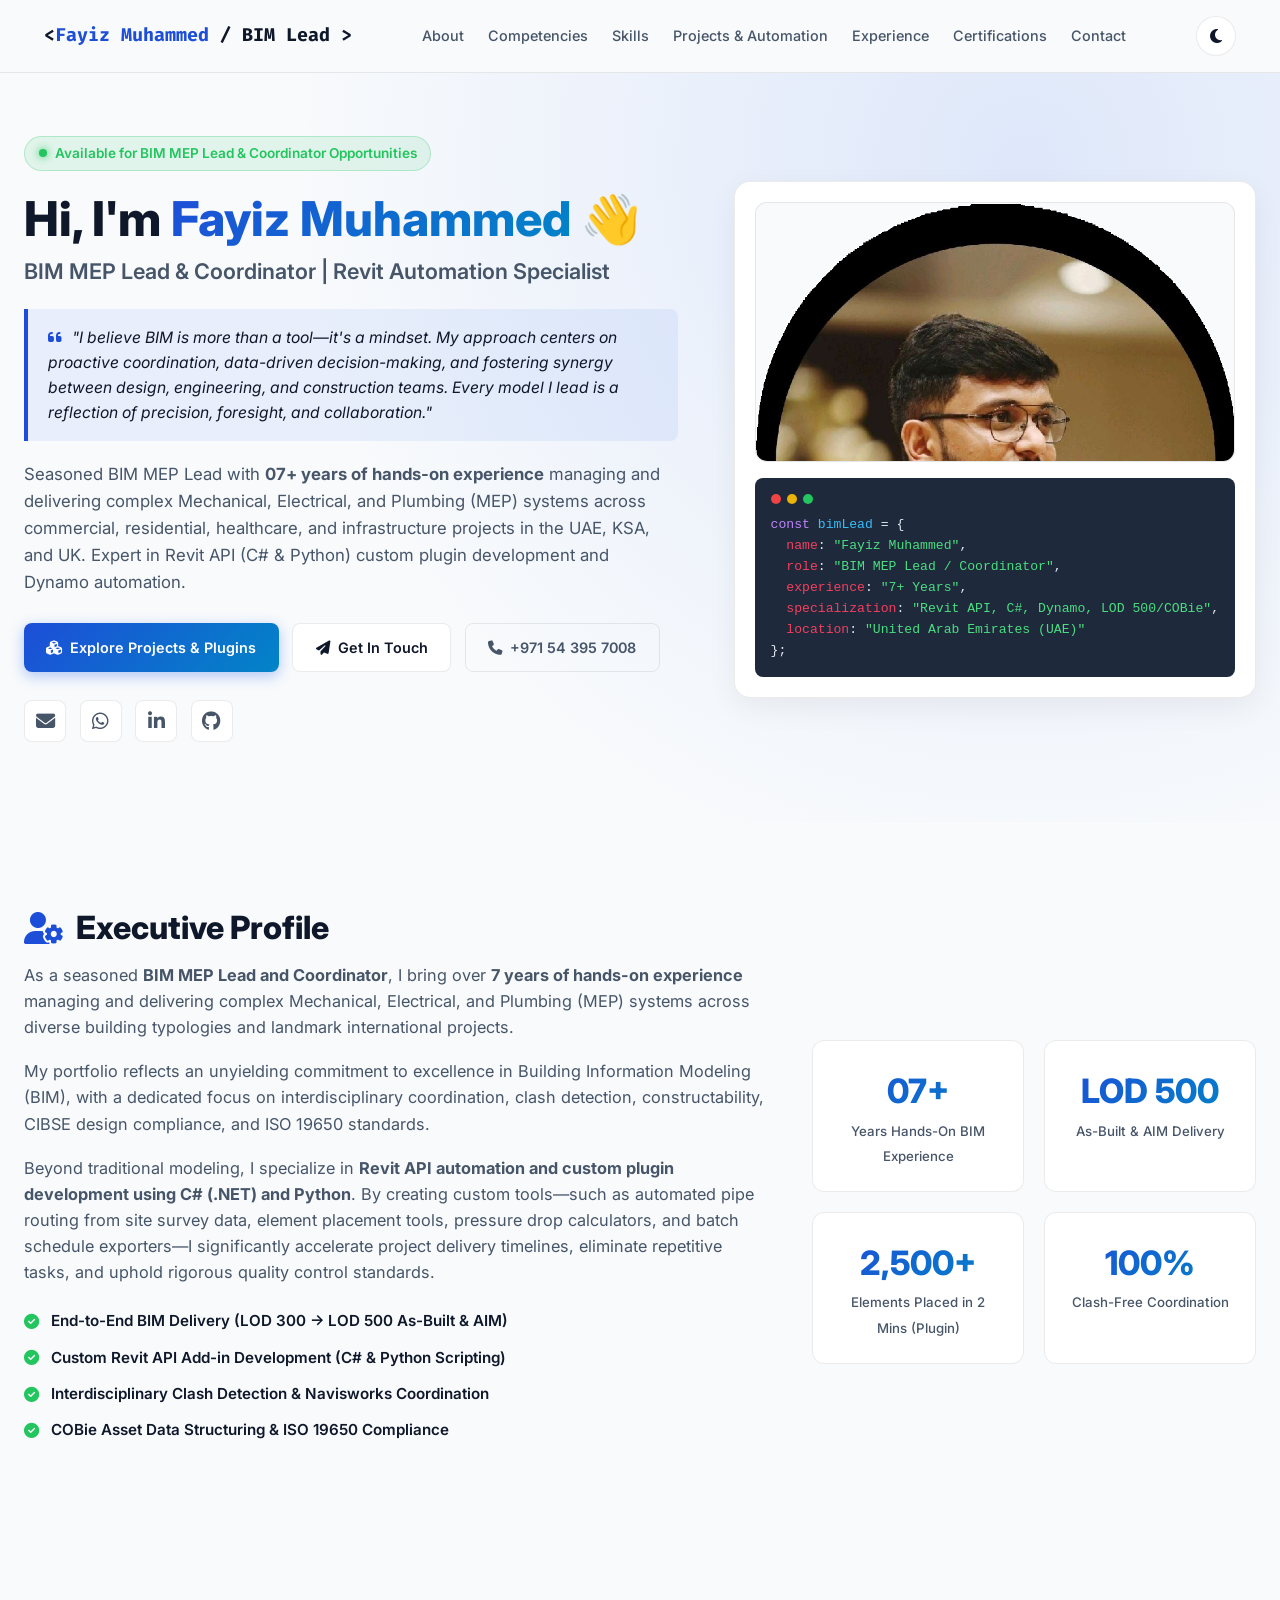
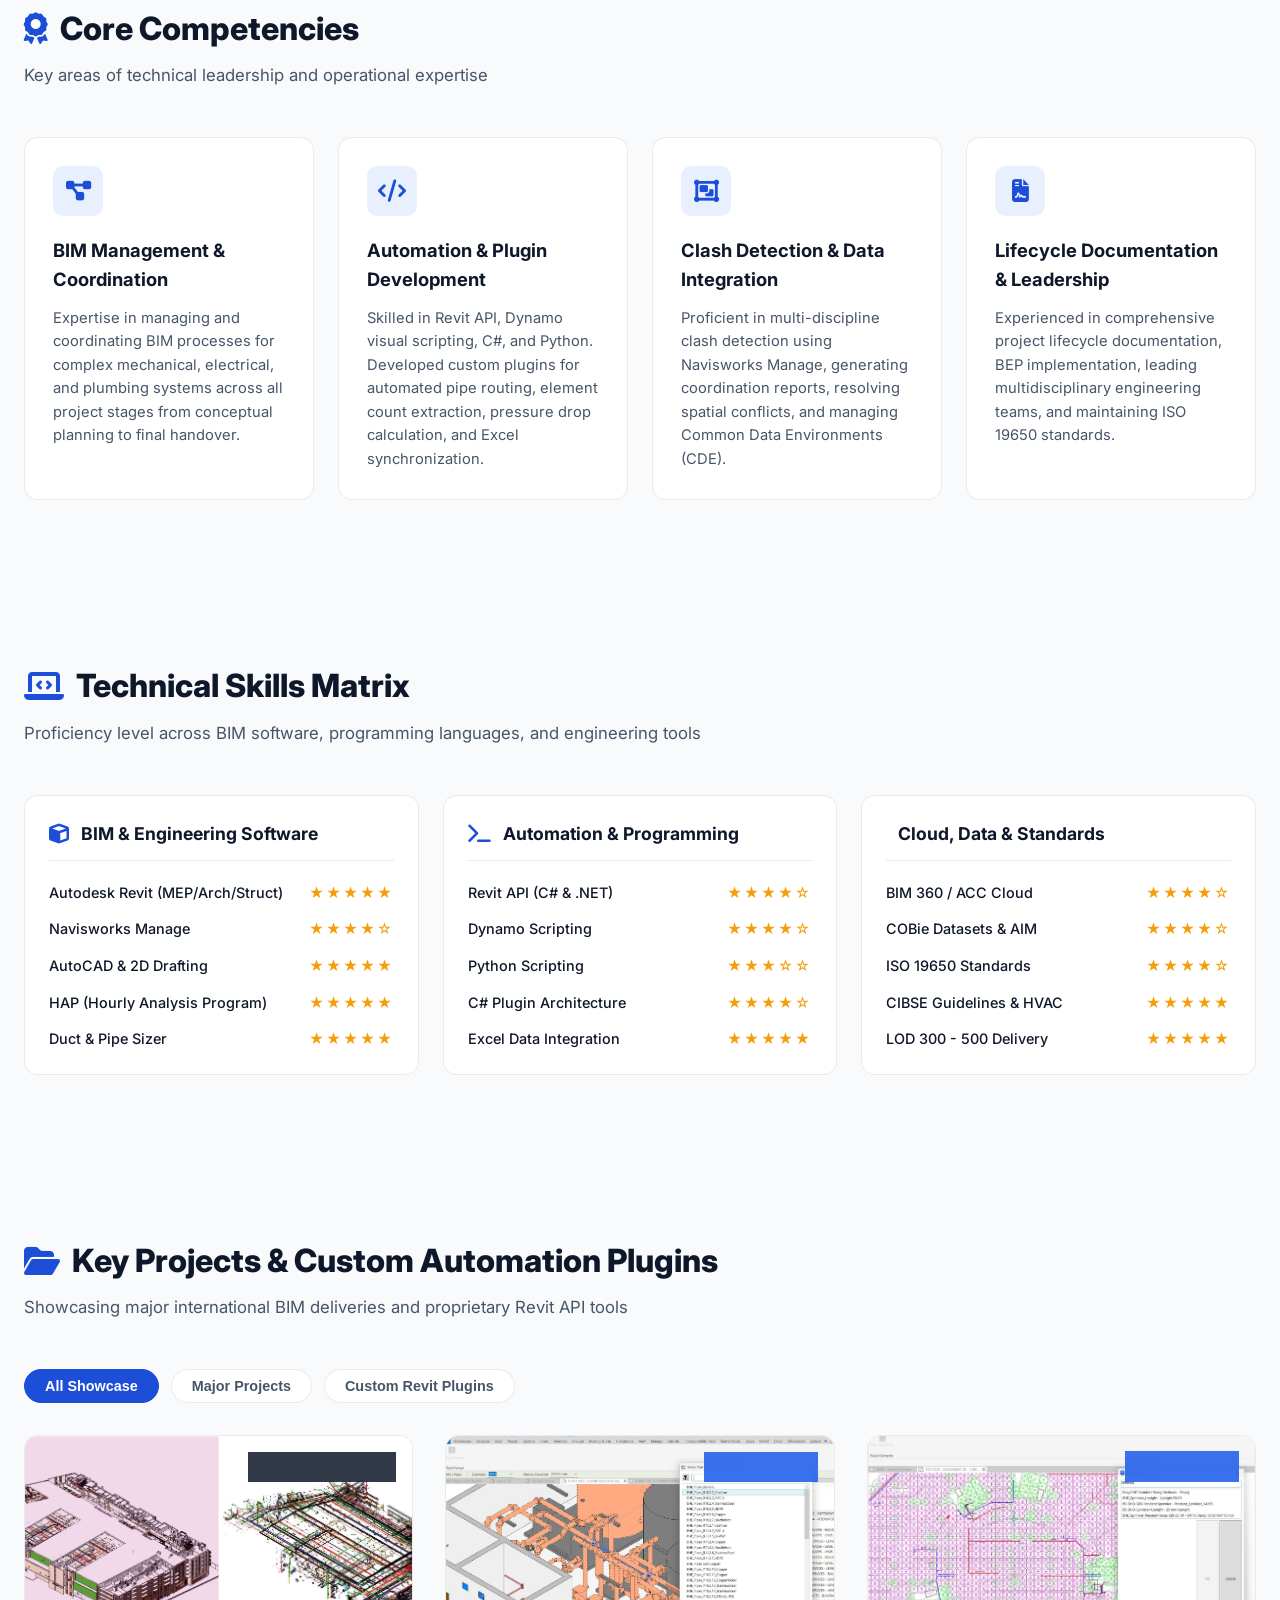
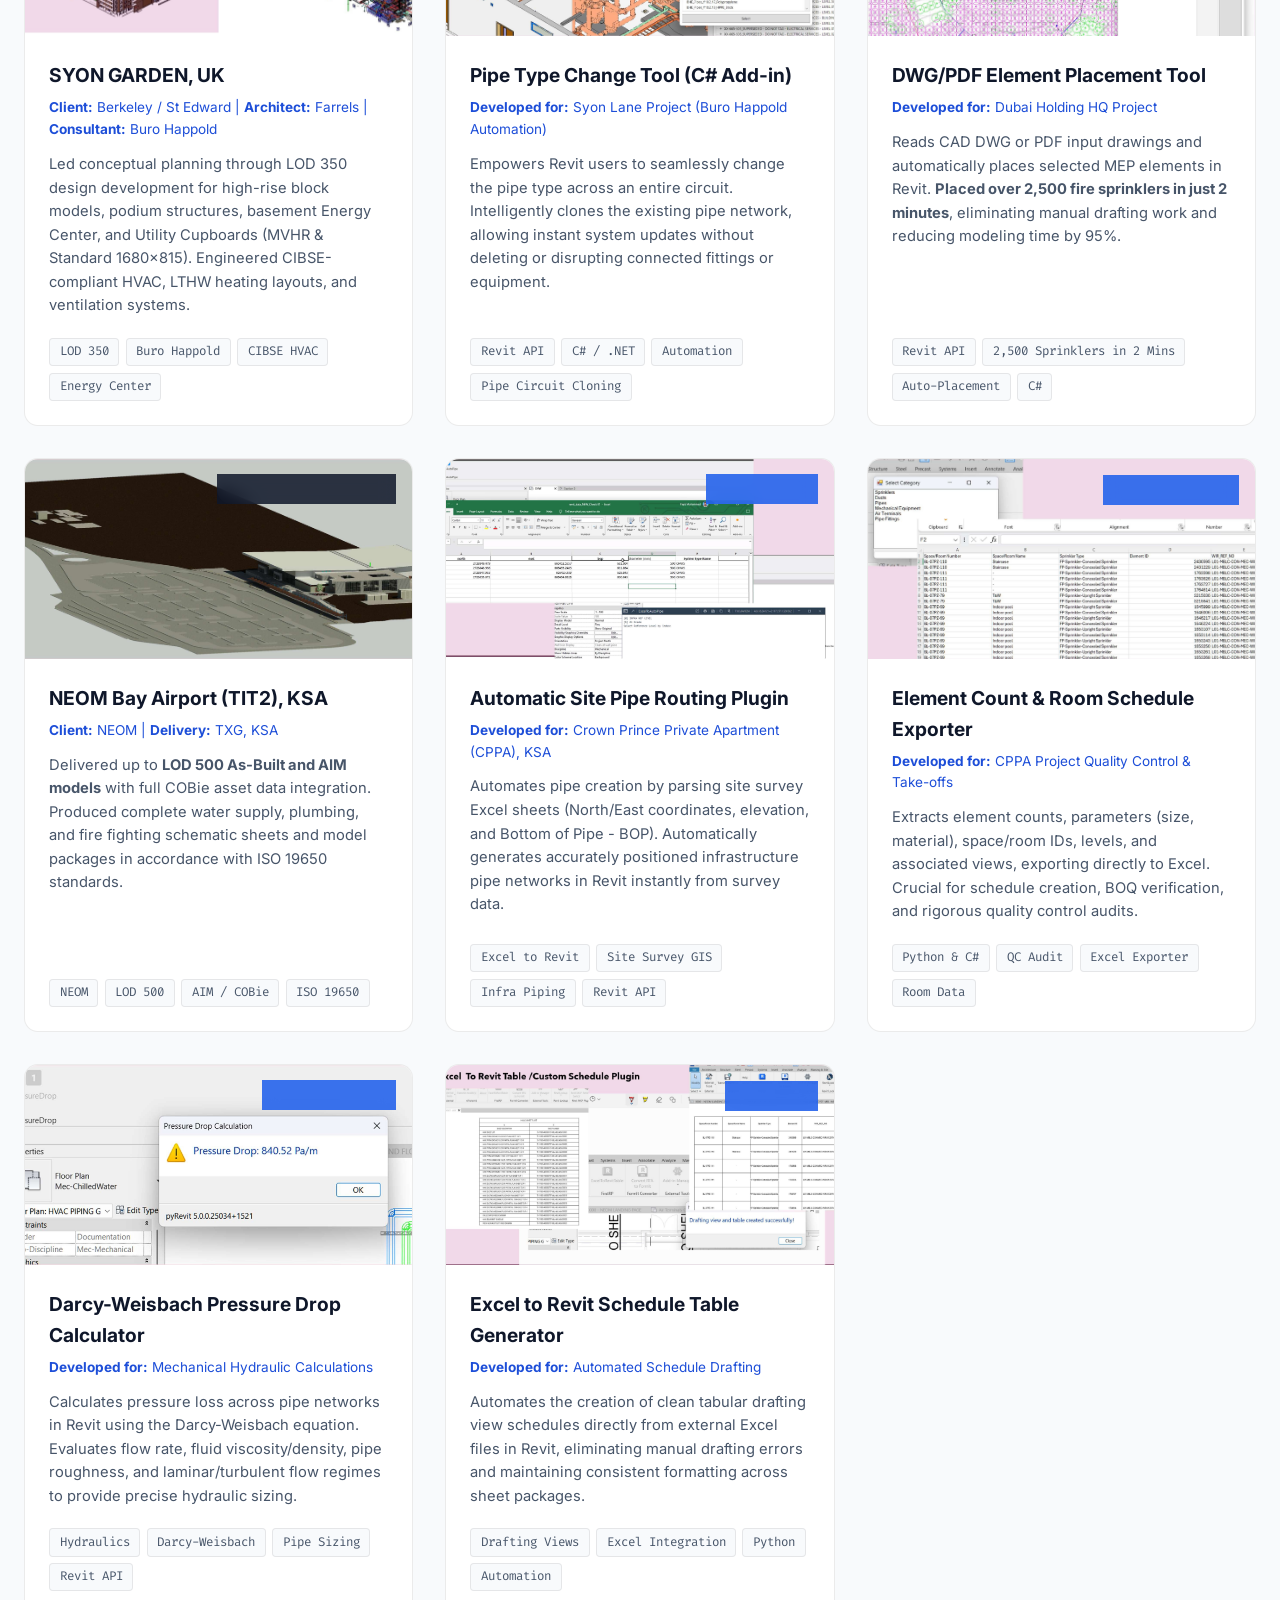
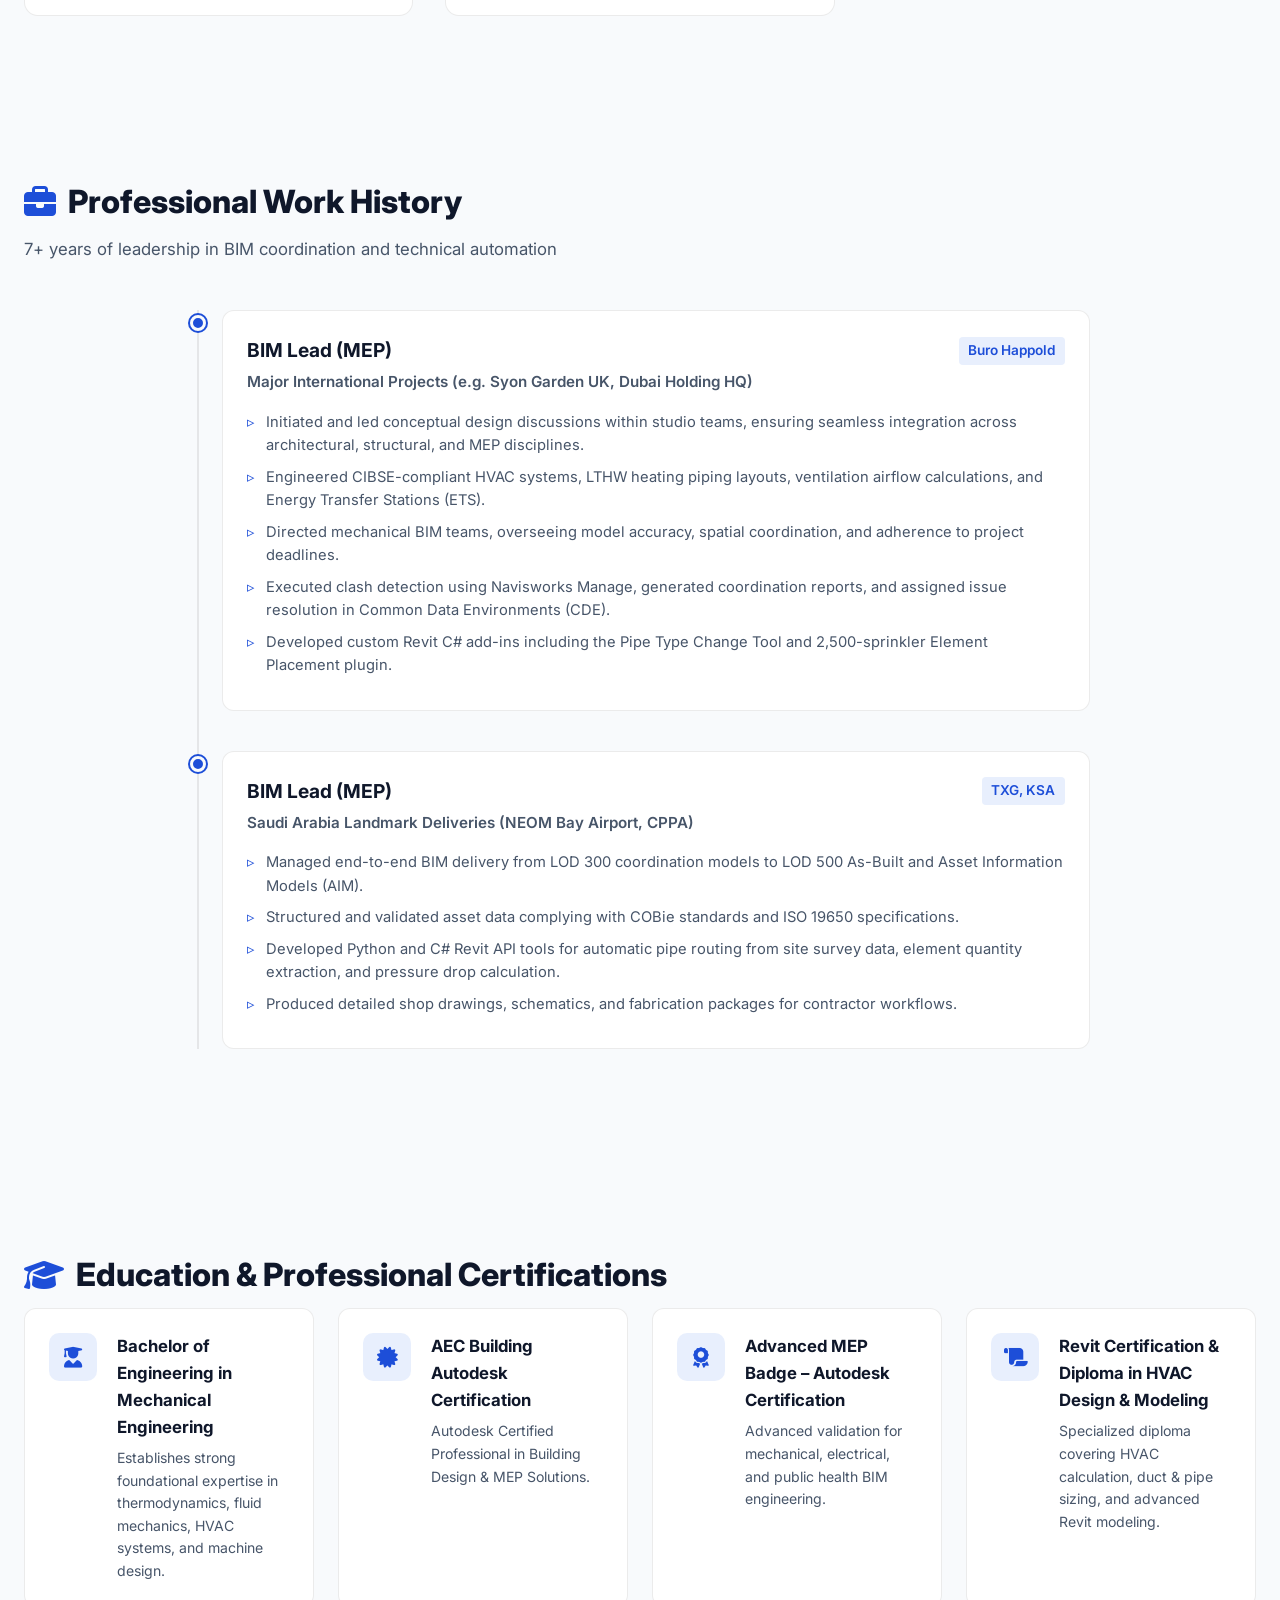
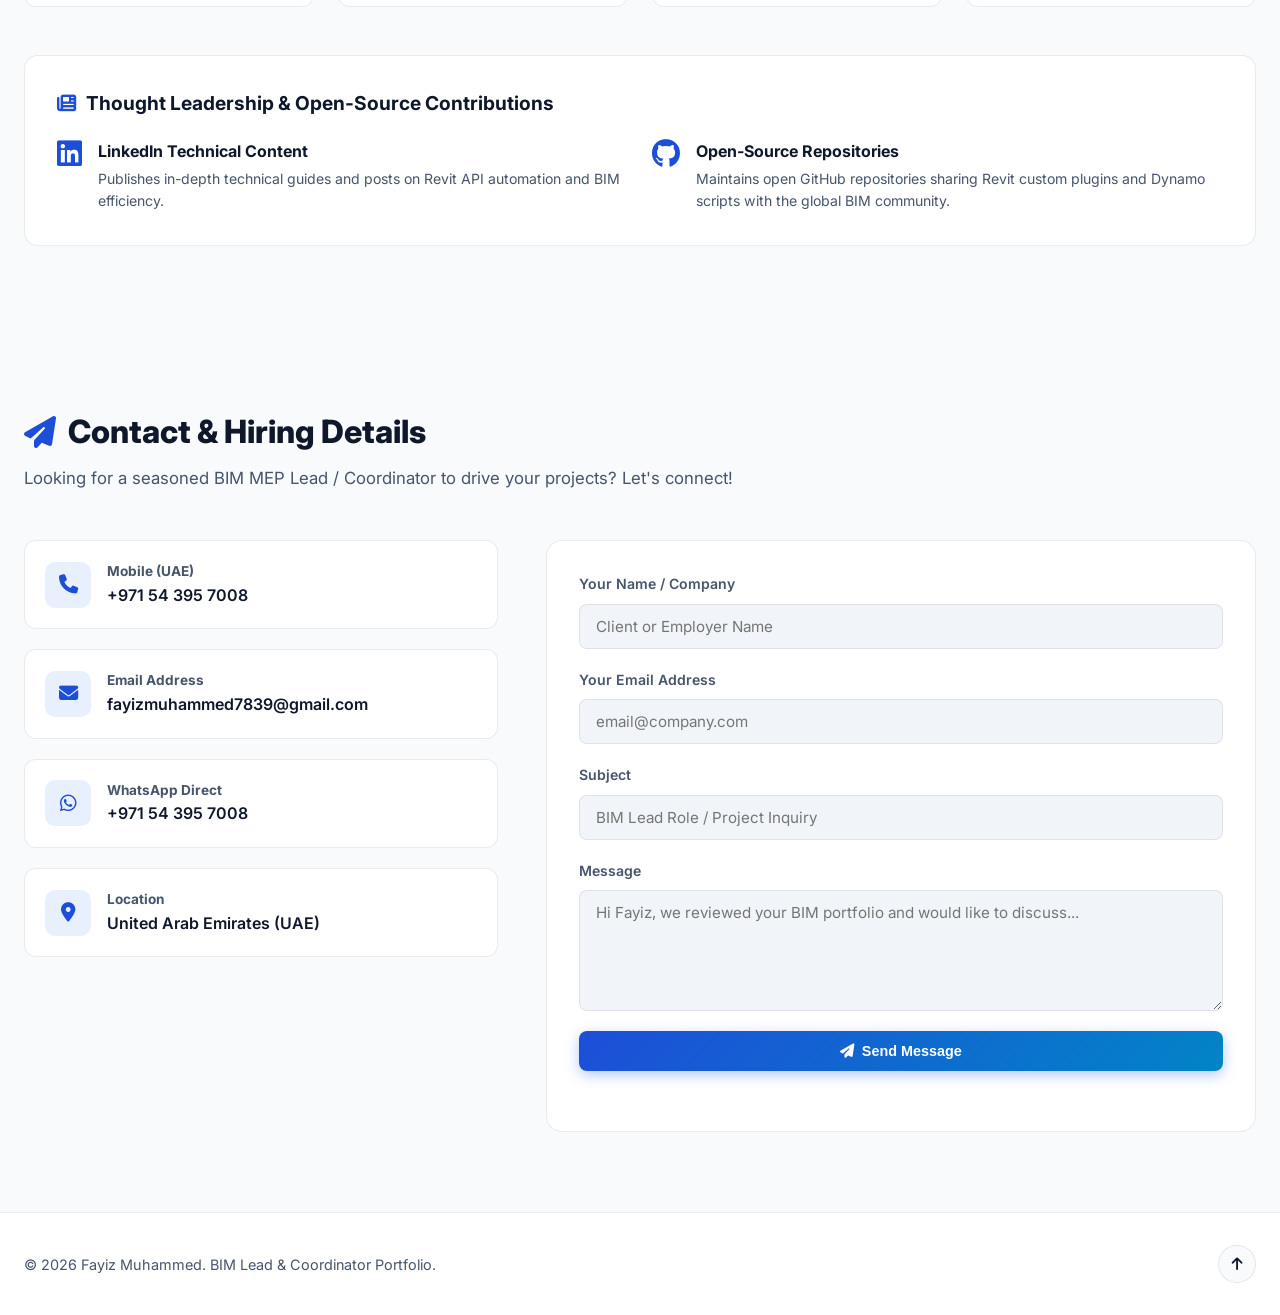
==== index.html @ 436a9712 "Initial commit - Fayiz Muhammed Portfolio Website" ====
<!DOCTYPE html>
<html lang="en" data-theme="dark">
<head>
    <meta charset="UTF-8">
    <meta name="viewport" content="width=device-width, initial-scale=1.0">
    <title>Fayiz Muhammed | BIM MEP Lead & Coordinator | Revit Automation Specialist</title>
    <meta name="description" content="Official Portfolio of Fayiz Muhammed - Seasoned BIM MEP Lead, Coordinator & Revit Automation Specialist with 7+ years experience across UAE, KSA, and UK projects.">
    <!-- Font Awesome Icons -->
    <link rel="stylesheet" href="https://cdnjs.cloudflare.com/ajax/libs/font-awesome/6.4.0/css/all.min.css">
    <!-- Google Fonts -->
    <link rel="preconnect" href="https://fonts.googleapis.com">
    <link rel="preconnect" href="https://fonts.gstatic.com" crossorigin>
    <link href="https://fonts.googleapis.com/css2?family=Inter:wght@300;400;500;600;700;800&family=Fira+Code:wght@400;500;600&display=swap" rel="stylesheet">
    <link rel="stylesheet" href="styles.css">
</head>
<body>

    <!-- Navigation Bar -->
    <header class="navbar" id="navbar">
        <div class="nav-container">
            <a href="#hero" class="nav-logo">&lt;<span class="highlight">Fayiz Muhammed</span> / BIM Lead &gt;</a>
            
            <nav class="nav-links" id="nav-links">
                <a href="#about" class="nav-item">About</a>
                <a href="#competencies" class="nav-item">Competencies</a>
                <a href="#skills" class="nav-item">Skills</a>
                <a href="#projects" class="nav-item">Projects & Automation</a>
                <a href="#experience" class="nav-item">Experience</a>
                <a href="#education" class="nav-item">Certifications</a>
                <a href="#contact" class="nav-item">Contact</a>
            </nav>

            <div class="nav-actions">
                <button id="theme-toggle" class="theme-toggle-btn" aria-label="Toggle theme">
                    <i class="fa-solid fa-moon"></i>
                </button>
                <button class="hamburger-menu" id="hamburger-menu" aria-label="Toggle Navigation">
                    <i class="fa-solid fa-bars"></i>
                </button>
            </div>
        </div>
    </header>

    <!-- Hero Section -->
    <section id="hero" class="hero-section">
        <div class="hero-container">
            <div class="hero-content">
                <div class="badge-status">
                    <span class="status-dot"></span> Available for BIM MEP Lead & Coordinator Opportunities
                </div>
                <h1 class="hero-title">
                    Hi, I'm <span class="text-gradient">Fayiz Muhammed</span> 👋
                </h1>
                <h2 class="hero-subtitle">BIM MEP Lead & Coordinator | Revit Automation Specialist</h2>
                <p class="hero-quote">
                    <i class="fa-solid fa-quote-left quote-icon"></i>
                    <em>"I believe BIM is more than a tool—it's a mindset. My approach centers on proactive coordination, data-driven decision-making, and fostering synergy between design, engineering, and construction teams. Every model I lead is a reflection of precision, foresight, and collaboration."</em>
                </p>
                <p class="hero-description">
                    Seasoned BIM MEP Lead with <strong>07+ years of hands-on experience</strong> managing and delivering complex Mechanical, Electrical, and Plumbing (MEP) systems across commercial, residential, healthcare, and infrastructure projects in the UAE, KSA, and UK. Expert in Revit API (C# & Python) custom plugin development and Dynamo automation.
                </p>
                <div class="hero-cta-buttons">
                    <a href="#projects" class="btn btn-primary"><i class="fa-solid fa-cubes"></i> Explore Projects & Plugins</a>
                    <a href="#contact" class="btn btn-secondary"><i class="fa-solid fa-paper-plane"></i> Get In Touch</a>
                    <a href="tel:+971543957008" class="btn btn-outline"><i class="fa-solid fa-phone"></i> +971 54 395 7008</a>
                </div>
                <div class="hero-socials">
                    <a href="mailto:fayizmuhammed7839@gmail.com" aria-label="Email"><i class="fa-solid fa-envelope"></i></a>
                    <a href="https://wa.me/971543957008" target="_blank" rel="noopener" aria-label="WhatsApp"><i class="fa-brands fa-whatsapp"></i></a>
                    <a href="https://linkedin.com" target="_blank" rel="noopener" aria-label="LinkedIn"><i class="fa-brands fa-linkedin-in"></i></a>
                    <a href="https://github.com" target="_blank" rel="noopener" aria-label="GitHub"><i class="fa-brands fa-github"></i></a>
                </div>
            </div>
            <div class="hero-avatar-container">
                <div class="avatar-card">
                    <div class="avatar-image-box">
                        <img src="images/image8.png" alt="Fayiz Muhammed Profile" class="profile-img" onerror="this.onerror=null; this.src='images/image6.png';">
                    </div>
                    <div class="code-snippet-box">
                        <div class="window-controls">
                            <span class="dot red"></span>
                            <span class="dot yellow"></span>
                            <span class="dot green"></span>
                        </div>
                        <pre><code><span class="kwd">const</span> <span class="var">bimLead</span> = {
  <span class="prop">name</span>: <span class="str">"Fayiz Muhammed"</span>,
  <span class="prop">role</span>: <span class="str">"BIM MEP Lead / Coordinator"</span>,
  <span class="prop">experience</span>: <span class="str">"7+ Years"</span>,
  <span class="prop">specialization</span>: <span class="str">"Revit API, C#, Dynamo, LOD 500/COBie"</span>,
  <span class="prop">location</span>: <span class="str">"United Arab Emirates (UAE)"</span>
};</code></pre>
                    </div>
                </div>
            </div>
        </div>
    </section>

    <!-- About Section -->
    <section id="about" class="section about-section">
        <div class="section-container">
            <h2 class="section-title"><i class="fa-solid fa-user-gear"></i> Executive Profile</h2>
            <div class="about-grid">
                <div class="about-text">
                    <p>
                        As a seasoned <strong>BIM MEP Lead and Coordinator</strong>, I bring over <strong>7 years of hands-on experience</strong> managing and delivering complex Mechanical, Electrical, and Plumbing (MEP) systems across diverse building typologies and landmark international projects.
                    </p>
                    <p>
                        My portfolio reflects an unyielding commitment to excellence in Building Information Modeling (BIM), with a dedicated focus on interdisciplinary coordination, clash detection, constructability, CIBSE design compliance, and ISO 19650 standards.
                    </p>
                    <p>
                        Beyond traditional modeling, I specialize in <strong>Revit API automation and custom plugin development using C# (.NET) and Python</strong>. By creating custom tools—such as automated pipe routing from site survey data, element placement tools, pressure drop calculators, and batch schedule exporters—I significantly accelerate project delivery timelines, eliminate repetitive tasks, and uphold rigorous quality control standards.
                    </p>
                    <div class="about-highlights">
                        <div class="highlight-item">
                            <i class="fa-solid fa-circle-check"></i> End-to-End BIM Delivery (LOD 300 → LOD 500 As-Built & AIM)
                        </div>
                        <div class="highlight-item">
                            <i class="fa-solid fa-circle-check"></i> Custom Revit API Add-in Development (C# & Python Scripting)
                        </div>
                        <div class="highlight-item">
                            <i class="fa-solid fa-circle-check"></i> Interdisciplinary Clash Detection & Navisworks Coordination
                        </div>
                        <div class="highlight-item">
                            <i class="fa-solid fa-circle-check"></i> COBie Asset Data Structuring & ISO 19650 Compliance
                        </div>
                    </div>
                </div>
                <div class="about-stats-grid">
                    <div class="stat-card">
                        <span class="stat-number">07+</span>
                        <span class="stat-label">Years Hands-On BIM Experience</span>
                    </div>
                    <div class="stat-card">
                        <span class="stat-number">LOD 500</span>
                        <span class="stat-label">As-Built & AIM Delivery</span>
                    </div>
                    <div class="stat-card">
                        <span class="stat-number">2,500+</span>
                        <span class="stat-label">Elements Placed in 2 Mins (Plugin)</span>
                    </div>
                    <div class="stat-card">
                        <span class="stat-number">100%</span>
                        <span class="stat-label">Clash-Free Coordination</span>
                    </div>
                </div>
            </div>
        </div>
    </section>

    <!-- Core Competencies Section -->
    <section id="competencies" class="section competencies-section">
        <div class="section-container">
            <h2 class="section-title"><i class="fa-solid fa-award"></i> Core Competencies</h2>
            <p class="section-subtitle">Key areas of technical leadership and operational expertise</p>
            
            <div class="competencies-grid">
                <div class="competency-card">
                    <div class="comp-icon"><i class="fa-solid fa-diagram-project"></i></div>
                    <h3>BIM Management & Coordination</h3>
                    <p>Expertise in managing and coordinating BIM processes for complex mechanical, electrical, and plumbing systems across all project stages from conceptual planning to final handover.</p>
                </div>

                <div class="competency-card">
                    <div class="comp-icon"><i class="fa-solid fa-code"></i></div>
                    <h3>Automation & Plugin Development</h3>
                    <p>Skilled in Revit API, Dynamo visual scripting, C#, and Python. Developed custom plugins for automated pipe routing, element count extraction, pressure drop calculation, and Excel synchronization.</p>
                </div>

                <div class="competency-card">
                    <div class="comp-icon"><i class="fa-solid fa-object-group"></i></div>
                    <h3>Clash Detection & Data Integration</h3>
                    <p>Proficient in multi-discipline clash detection using Navisworks Manage, generating coordination reports, resolving spatial conflicts, and managing Common Data Environments (CDE).</p>
                </div>

                <div class="competency-card">
                    <div class="comp-icon"><i class="fa-solid fa-file-contract"></i></div>
                    <h3>Lifecycle Documentation & Leadership</h3>
                    <p>Experienced in comprehensive project lifecycle documentation, BEP implementation, leading multidisciplinary engineering teams, and maintaining ISO 19650 standards.</p>
                </div>
            </div>
        </div>
    </section>

    <!-- Skills Section -->
    <section id="skills" class="section skills-section">
        <div class="section-container">
            <h2 class="section-title"><i class="fa-solid fa-laptop-code"></i> Technical Skills Matrix</h2>
            <p class="section-subtitle">Proficiency level across BIM software, programming languages, and engineering tools</p>
            
            <div class="skills-grid">
                <!-- BIM & Modeling -->
                <div class="skill-category-card">
                    <div class="category-header">
                        <i class="fa-solid fa-cube category-icon"></i>
                        <h3>BIM & Engineering Software</h3>
                    </div>
                    <div class="skill-ratings-list">
                        <div class="rating-item">
                            <span class="skill-name">Autodesk Revit (MEP/Arch/Struct)</span>
                            <span class="stars">★★★★★</span>
                        </div>
                        <div class="rating-item">
                            <span class="skill-name">Navisworks Manage</span>
                            <span class="stars">★★★★☆</span>
                        </div>
                        <div class="rating-item">
                            <span class="skill-name">AutoCAD & 2D Drafting</span>
                            <span class="stars">★★★★★</span>
                        </div>
                        <div class="rating-item">
                            <span class="skill-name">HAP (Hourly Analysis Program)</span>
                            <span class="stars">★★★★★</span>
                        </div>
                        <div class="rating-item">
                            <span class="skill-name">Duct & Pipe Sizer</span>
                            <span class="stars">★★★★★</span>
                        </div>
                    </div>
                </div>

                <!-- Automation & API -->
                <div class="skill-category-card">
                    <div class="category-header">
                        <i class="fa-solid fa-terminal category-icon"></i>
                        <h3>Automation & Programming</h3>
                    </div>
                    <div class="skill-ratings-list">
                        <div class="rating-item">
                            <span class="skill-name">Revit API (C# & .NET)</span>
                            <span class="stars">★★★★☆</span>
                        </div>
                        <div class="rating-item">
                            <span class="skill-name">Dynamo Scripting</span>
                            <span class="stars">★★★★☆</span>
                        </div>
                        <div class="rating-item">
                            <span class="skill-name">Python Scripting</span>
                            <span class="stars">★★★☆☆</span>
                        </div>
                        <div class="rating-item">
                            <span class="skill-name">C# Plugin Architecture</span>
                            <span class="stars">★★★★☆</span>
                        </div>
                        <div class="rating-item">
                            <span class="skill-name">Excel Data Integration</span>
                            <span class="stars">★★★★★</span>
                        </div>
                    </div>
                </div>

                <!-- Cloud & Standards -->
                <div class="skill-category-card">
                    <div class="category-header">
                        <i class="fa-solid fa-cloud-nodes category-icon"></i>
                        <h3>Cloud, Data & Standards</h3>
                    </div>
                    <div class="skill-ratings-list">
                        <div class="rating-item">
                            <span class="skill-name">BIM 360 / ACC Cloud</span>
                            <span class="stars">★★★★☆</span>
                        </div>
                        <div class="rating-item">
                            <span class="skill-name">COBie Datasets & AIM</span>
                            <span class="stars">★★★★☆</span>
                        </div>
                        <div class="rating-item">
                            <span class="skill-name">ISO 19650 Standards</span>
                            <span class="stars">★★★★☆</span>
                        </div>
                        <div class="rating-item">
                            <span class="skill-name">CIBSE Guidelines & HVAC</span>
                            <span class="stars">★★★★★</span>
                        </div>
                        <div class="rating-item">
                            <span class="skill-name">LOD 300 - 500 Delivery</span>
                            <span class="stars">★★★★★</span>
                        </div>
                    </div>
                </div>
            </div>
        </div>
    </section>

    <!-- Projects & Automation Section -->
    <section id="projects" class="section projects-section">
        <div class="section-container">
            <h2 class="section-title"><i class="fa-solid fa-folder-open"></i> Key Projects & Custom Automation Plugins</h2>
            <p class="section-subtitle">Showcasing major international BIM deliveries and proprietary Revit API tools</p>

            <div class="project-filters">
                <button class="filter-btn active" data-filter="all">All Showcase</button>
                <button class="filter-btn" data-filter="project">Major Projects</button>
                <button class="filter-btn" data-filter="automation">Custom Revit Plugins</button>
            </div>

            <div class="projects-grid">
                <!-- Project 1: Syon Garden UK -->
                <div class="project-card" data-category="project">
                    <div class="project-image">
                        <img src="images/image20.jpg" alt="Syon Garden UK" class="project-img-file" onerror="this.src='images/image23.jpg';">
                        <span class="project-badge">UK Landmark Project</span>
                    </div>
                    <div class="project-content">
                        <h3 class="project-title">SYON GARDEN, UK</h3>
                        <p class="project-client"><strong>Client:</strong> Berkeley / St Edward | <strong>Architect:</strong> Farrels | <strong>Consultant:</strong> Buro Happold</p>
                        <p class="project-description">
                            Led conceptual planning through LOD 350 design development for high-rise block models, podium structures, basement Energy Center, and Utility Cupboards (MVHR & Standard 1680x815). Engineered CIBSE-compliant HVAC, LTHW heating layouts, and ventilation systems.
                        </p>
                        <div class="project-tech">
                            <span>LOD 350</span>
                            <span>Buro Happold</span>
                            <span>CIBSE HVAC</span>
                            <span>Energy Center</span>
                        </div>
                    </div>
                </div>

                <!-- Plugin 1: Pipe Type Change Tool -->
                <div class="project-card" data-category="automation">
                    <div class="project-image">
                        <img src="images/image34.jpg" alt="Pipe Type Change Tool" class="project-img-file" onerror="this.src='images/image33.jpg';">
                        <span class="project-badge plugin">Revit C# Plugin</span>
                    </div>
                    <div class="project-content">
                        <h3 class="project-title">Pipe Type Change Tool (C# Add-in)</h3>
                        <p class="project-client"><strong>Developed for:</strong> Syon Lane Project (Buro Happold Automation)</p>
                        <p class="project-description">
                            Empowers Revit users to seamlessly change the pipe type across an entire circuit. Intelligently clones the existing pipe network, allowing instant system updates without deleting or disrupting connected fittings or equipment.
                        </p>
                        <div class="project-tech">
                            <span>Revit API</span>
                            <span>C# / .NET</span>
                            <span>Automation</span>
                            <span>Pipe Circuit Cloning</span>
                        </div>
                    </div>
                </div>

                <!-- Plugin 2: Element Placement Tool -->
                <div class="project-card" data-category="automation">
                    <div class="project-image">
                        <img src="images/image37.jpg" alt="Dubai Holding HQ Element Tool" class="project-img-file">
                        <span class="project-badge plugin">Revit C# Plugin</span>
                    </div>
                    <div class="project-content">
                        <h3 class="project-title">DWG/PDF Element Placement Tool</h3>
                        <p class="project-client"><strong>Developed for:</strong> Dubai Holding HQ Project</p>
                        <p class="project-description">
                            Reads CAD DWG or PDF input drawings and automatically places selected MEP elements in Revit. <strong>Placed over 2,500 fire sprinklers in just 2 minutes</strong>, eliminating manual drafting work and reducing modeling time by 95%.
                        </p>
                        <div class="project-tech">
                            <span>Revit API</span>
                            <span>2,500 Sprinklers in 2 Mins</span>
                            <span>Auto-Placement</span>
                            <span>C#</span>
                        </div>
                    </div>
                </div>

                <!-- Project 2: NEOM Bay Airport -->
                <div class="project-card" data-category="project">
                    <div class="project-image">
                        <img src="images/image41.jpg" alt="NEOM Bay Airport" class="project-img-file" onerror="this.src='images/image42.jpg';">
                        <span class="project-badge">Saudi Arabia Mega Project</span>
                    </div>
                    <div class="project-content">
                        <h3 class="project-title">NEOM Bay Airport (TIT2), KSA</h3>
                        <p class="project-client"><strong>Client:</strong> NEOM | <strong>Delivery:</strong> TXG, KSA</p>
                        <p class="project-description">
                            Delivered up to <strong>LOD 500 As-Built and AIM models</strong> with full COBie asset data integration. Produced complete water supply, plumbing, and fire fighting schematic sheets and model packages in accordance with ISO 19650 standards.
                        </p>
                        <div class="project-tech">
                            <span>NEOM</span>
                            <span>LOD 500</span>
                            <span>AIM / COBie</span>
                            <span>ISO 19650</span>
                        </div>
                    </div>
                </div>

                <!-- Project 3 & Plugin 3: CPPA & Infra Auto-Routing -->
                <div class="project-card" data-category="automation">
                    <div class="project-image">
                        <img src="images/image47.png" alt="Auto Pipe Routing Plugin" class="project-img-file" onerror="this.src='images/image49.jpg';">
                        <span class="project-badge plugin">Infra C# Plugin</span>
                    </div>
                    <div class="project-content">
                        <h3 class="project-title">Automatic Site Pipe Routing Plugin</h3>
                        <p class="project-client"><strong>Developed for:</strong> Crown Prince Private Apartment (CPPA), KSA</p>
                        <p class="project-description">
                            Automates pipe creation by parsing site survey Excel sheets (North/East coordinates, elevation, and Bottom of Pipe - BOP). Automatically generates accurately positioned infrastructure pipe networks in Revit instantly from survey data.
                        </p>
                        <div class="project-tech">
                            <span>Excel to Revit</span>
                            <span>Site Survey GIS</span>
                            <span>Infra Piping</span>
                            <span>Revit API</span>
                        </div>
                    </div>
                </div>

                <!-- Plugin 4: Element Count & Schedule Tool -->
                <div class="project-card" data-category="automation">
                    <div class="project-image">
                        <img src="images/image50.jpg" alt="Element Count Tool" class="project-img-file" onerror="this.src='images/image51.jpg';">
                        <span class="project-badge plugin">C# & Python Plugin</span>
                    </div>
                    <div class="project-content">
                        <h3 class="project-title">Element Count & Room Schedule Exporter</h3>
                        <p class="project-client"><strong>Developed for:</strong> CPPA Project Quality Control & Take-offs</p>
                        <p class="project-description">
                            Extracts element counts, parameters (size, material), space/room IDs, levels, and associated views, exporting directly to Excel. Crucial for schedule creation, BOQ verification, and rigorous quality control audits.
                        </p>
                        <div class="project-tech">
                            <span>Python & C#</span>
                            <span>QC Audit</span>
                            <span>Excel Exporter</span>
                            <span>Room Data</span>
                        </div>
                    </div>
                </div>

                <!-- Plugin 5: Pressure Drop Calculator -->
                <div class="project-card" data-category="automation">
                    <div class="project-image">
                        <img src="images/image53.jpg" alt="Pressure Drop Calculator" class="project-img-file" onerror="this.src='images/image52.jpg';">
                        <span class="project-badge plugin">Engineering Plugin</span>
                    </div>
                    <div class="project-content">
                        <h3 class="project-title">Darcy-Weisbach Pressure Drop Calculator</h3>
                        <p class="project-client"><strong>Developed for:</strong> Mechanical Hydraulic Calculations</p>
                        <p class="project-description">
                            Calculates pressure loss across pipe networks in Revit using the Darcy-Weisbach equation. Evaluates flow rate, fluid viscosity/density, pipe roughness, and laminar/turbulent flow regimes to provide precise hydraulic sizing.
                        </p>
                        <div class="project-tech">
                            <span>Hydraulics</span>
                            <span>Darcy-Weisbach</span>
                            <span>Pipe Sizing</span>
                            <span>Revit API</span>
                        </div>
                    </div>
                </div>

                <!-- Plugin 6: Excel to Revit Table Schedule -->
                <div class="project-card" data-category="automation">
                    <div class="project-image">
                        <img src="images/image54.jpg" alt="Excel to Revit Table Generator" class="project-img-file">
                        <span class="project-badge plugin">Python Tool</span>
                    </div>
                    <div class="project-content">
                        <h3 class="project-title">Excel to Revit Schedule Table Generator</h3>
                        <p class="project-client"><strong>Developed for:</strong> Automated Schedule Drafting</p>
                        <p class="project-description">
                            Automates the creation of clean tabular drafting view schedules directly from external Excel files in Revit, eliminating manual drafting errors and maintaining consistent formatting across sheet packages.
                        </p>
                        <div class="project-tech">
                            <span>Drafting Views</span>
                            <span>Excel Integration</span>
                            <span>Python</span>
                            <span>Automation</span>
                        </div>
                    </div>
                </div>

            </div>
        </div>
    </section>

    <!-- Experience Timeline -->
    <section id="experience" class="section experience-section">
        <div class="section-container">
            <h2 class="section-title"><i class="fa-solid fa-briefcase"></i> Professional Work History</h2>
            <p class="section-subtitle">7+ years of leadership in BIM coordination and technical automation</p>
            
            <div class="timeline">
                <!-- Role 1 -->
                <div class="timeline-item">
                    <div class="timeline-marker"></div>
                    <div class="timeline-content">
                        <div class="timeline-header">
                            <h3 class="role-title">BIM Lead (MEP)</h3>
                            <span class="timeline-date">Buro Happold</span>
                        </div>
                        <h4 class="company-name">Major International Projects (e.g. Syon Garden UK, Dubai Holding HQ)</h4>
                        <ul class="experience-list">
                            <li>Initiated and led conceptual design discussions within studio teams, ensuring seamless integration across architectural, structural, and MEP disciplines.</li>
                            <li>Engineered CIBSE-compliant HVAC systems, LTHW heating piping layouts, ventilation airflow calculations, and Energy Transfer Stations (ETS).</li>
                            <li>Directed mechanical BIM teams, overseeing model accuracy, spatial coordination, and adherence to project deadlines.</li>
                            <li>Executed clash detection using Navisworks Manage, generated coordination reports, and assigned issue resolution in Common Data Environments (CDE).</li>
                            <li>Developed custom Revit C# add-ins including the Pipe Type Change Tool and 2,500-sprinkler Element Placement plugin.</li>
                        </ul>
                    </div>
                </div>

                <!-- Role 2 -->
                <div class="timeline-item">
                    <div class="timeline-marker"></div>
                    <div class="timeline-content">
                        <div class="timeline-header">
                            <h3 class="role-title">BIM Lead (MEP)</h3>
                            <span class="timeline-date">TXG, KSA</span>
                        </div>
                        <h4 class="company-name">Saudi Arabia Landmark Deliveries (NEOM Bay Airport, CPPA)</h4>
                        <ul class="experience-list">
                            <li>Managed end-to-end BIM delivery from LOD 300 coordination models to LOD 500 As-Built and Asset Information Models (AIM).</li>
                            <li>Structured and validated asset data complying with COBie standards and ISO 19650 specifications.</li>
                            <li>Developed Python and C# Revit API tools for automatic pipe routing from site survey data, element quantity extraction, and pressure drop calculation.</li>
                            <li>Produced detailed shop drawings, schematics, and fabrication packages for contractor workflows.</li>
                        </ul>
                    </div>
                </div>
            </div>
        </div>
    </section>

    <!-- Education & Certifications -->
    <section id="education" class="section education-section">
        <div class="section-container">
            <h2 class="section-title"><i class="fa-solid fa-graduation-cap"></i> Education & Professional Certifications</h2>
            
            <div class="education-grid">
                <div class="edu-card">
                    <div class="edu-icon"><i class="fa-solid fa-user-graduate"></i></div>
                    <div class="edu-details">
                        <h3>Bachelor of Engineering in Mechanical Engineering</h3>
                        <p class="edu-institution">Establishes strong foundational expertise in thermodynamics, fluid mechanics, HVAC systems, and machine design.</p>
                    </div>
                </div>

                <div class="edu-card">
                    <div class="edu-icon"><i class="fa-solid fa-certificate"></i></div>
                    <div class="edu-details">
                        <h3>AEC Building Autodesk Certification</h3>
                        <p class="edu-institution">Autodesk Certified Professional in Building Design & MEP Solutions.</p>
                    </div>
                </div>

                <div class="edu-card">
                    <div class="edu-icon"><i class="fa-solid fa-award"></i></div>
                    <div class="edu-details">
                        <h3>Advanced MEP Badge – Autodesk Certification</h3>
                        <p class="edu-institution">Advanced validation for mechanical, electrical, and public health BIM engineering.</p>
                    </div>
                </div>

                <div class="edu-card">
                    <div class="edu-icon"><i class="fa-solid fa-scroll"></i></div>
                    <div class="edu-details">
                        <h3>Revit Certification & Diploma in HVAC Design & Modeling</h3>
                        <p class="edu-institution">Specialized diploma covering HVAC calculation, duct & pipe sizing, and advanced Revit modeling.</p>
                    </div>
                </div>
            </div>

            <!-- Publications & Community -->
            <div class="thought-leadership-box">
                <h3><i class="fa-solid fa-newspaper"></i> Thought Leadership & Open-Source Contributions</h3>
                <div class="tl-grid">
                    <div class="tl-item">
                        <i class="fa-brands fa-linkedin"></i>
                        <div>
                            <h4>LinkedIn Technical Content</h4>
                            <p>Publishes in-depth technical guides and posts on Revit API automation and BIM efficiency.</p>
                        </div>
                    </div>
                    <div class="tl-item">
                        <i class="fa-brands fa-github"></i>
                        <div>
                            <h4>Open-Source Repositories</h4>
                            <p>Maintains open GitHub repositories sharing Revit custom plugins and Dynamo scripts with the global BIM community.</p>
                        </div>
                    </div>
                </div>
            </div>
        </div>
    </section>

    <!-- Contact Section -->
    <section id="contact" class="section contact-section">
        <div class="section-container">
            <h2 class="section-title"><i class="fa-solid fa-paper-plane"></i> Contact & Hiring Details</h2>
            <p class="section-subtitle">Looking for a seasoned BIM MEP Lead / Coordinator to drive your projects? Let's connect!</p>

            <div class="contact-grid">
                <!-- Info cards -->
                <div class="contact-info">
                    <div class="contact-card">
                        <div class="contact-icon"><i class="fa-solid fa-phone"></i></div>
                        <div>
                            <h4>Mobile (UAE)</h4>
                            <a href="tel:+971543957008">+971 54 395 7008</a>
                        </div>
                    </div>
                    <div class="contact-card">
                        <div class="contact-icon"><i class="fa-solid fa-envelope"></i></div>
                        <div>
                            <h4>Email Address</h4>
                            <a href="mailto:fayizmuhammed7839@gmail.com">fayizmuhammed7839@gmail.com</a>
                        </div>
                    </div>
                    <div class="contact-card">
                        <div class="contact-icon"><i class="fa-brands fa-whatsapp"></i></div>
                        <div>
                            <h4>WhatsApp Direct</h4>
                            <a href="https://wa.me/971543957008" target="_blank">+971 54 395 7008</a>
                        </div>
                    </div>
                    <div class="contact-card">
                        <div class="contact-icon"><i class="fa-solid fa-location-dot"></i></div>
                        <div>
                            <h4>Location</h4>
                            <p>United Arab Emirates (UAE)</p>
                        </div>
                    </div>
                </div>

                <!-- Contact Form -->
                <div class="contact-form-container">
                    <form id="contact-form" class="contact-form">
                        <div class="form-group">
                            <label for="name">Your Name / Company</label>
                            <input type="text" id="name" name="name" placeholder="Client or Employer Name" required>
                        </div>
                        <div class="form-group">
                            <label for="email">Your Email Address</label>
                            <input type="email" id="email" name="email" placeholder="email@company.com" required>
                        </div>
                        <div class="form-group">
                            <label for="subject">Subject</label>
                            <input type="text" id="subject" name="subject" placeholder="BIM Lead Role / Project Inquiry" required>
                        </div>
                        <div class="form-group">
                            <label for="message">Message</label>
                            <textarea id="message" name="message" rows="5" placeholder="Hi Fayiz, we reviewed your BIM portfolio and would like to discuss..." required></textarea>
                        </div>
                        <button type="submit" class="btn btn-primary btn-block"><i class="fa-solid fa-paper-plane"></i> Send Message</button>
                        <p id="form-status" class="form-status"></p>
                    </form>
                </div>
            </div>
        </div>
    </section>

    <!-- Footer -->
    <footer class="footer">
        <div class="footer-container">
            <p>&copy; <span id="year"></span> Fayiz Muhammed. BIM Lead & Coordinator Portfolio.</p>
            <a href="#hero" class="back-to-top" aria-label="Back to top"><i class="fa-solid fa-arrow-up"></i></a>
        </div>
    </footer>

    <script src="script.js"></script>
</body>
</html>
---- styles.css ----
/* ==========================================
   FAYIZ MUHAMMED PORTFOLIO STYLES
   ========================================== */

/* Theme Variables */
:root[data-theme="dark"] {
    --bg-primary: #0b132b;
    --bg-secondary: #1c2541;
    --bg-card: rgba(28, 37, 65, 0.85);
    --bg-input: #2a3759;
    --text-primary: #f8fafc;
    --text-secondary: #94a3b8;
    --text-muted: #64748b;
    --accent-color: #3b82f6;
    --accent-hover: #2563eb;
    --accent-gradient: linear-gradient(135deg, #2563eb 0%, #06b6d4 100%);
    --border-color: rgba(255, 255, 255, 0.1);
    --shadow-color: rgba(0, 0, 0, 0.4);
    --code-bg: #070c1b;
}

:root[data-theme="light"] {
    --bg-primary: #f8fafc;
    --bg-secondary: #ffffff;
    --bg-card: rgba(255, 255, 255, 0.9);
    --bg-input: #f1f5f9;
    --text-primary: #0f172a;
    --text-secondary: #475569;
    --text-muted: #94a3b8;
    --accent-color: #1d4ed8;
    --accent-hover: #1e40af;
    --accent-gradient: linear-gradient(135deg, #1d4ed8 0%, #0284c7 100%);
    --border-color: rgba(0, 0, 0, 0.08);
    --shadow-color: rgba(0, 0, 0, 0.06);
    --code-bg: #1e293b;
}

/* Global Reset */
* {
    margin: 0;
    padding: 0;
    box-sizing: border-box;
    scroll-behavior: smooth;
}

body {
    font-family: 'Inter', system-ui, -apple-system, sans-serif;
    background-color: var(--bg-primary);
    color: var(--text-primary);
    line-height: 1.6;
    transition: background-color 0.3s ease, color 0.3s ease;
    overflow-x: hidden;
}

a {
    color: var(--accent-color);
    text-decoration: none;
    transition: color 0.2s ease;
}

a:hover {
    color: var(--accent-hover);
}

ul {
    list-style: none;
}

/* Typography Utilities */
.text-gradient {
    background: var(--accent-gradient);
    -webkit-background-clip: text;
    -webkit-text-fill-color: transparent;
}

.highlight {
    color: var(--accent-color);
}

/* Navbar */
.navbar {
    position: fixed;
    top: 0;
    left: 0;
    width: 100%;
    z-index: 1000;
    background-color: var(--bg-primary);
    border-bottom: 1px solid var(--border-color);
    backdrop-filter: blur(12px);
    transition: background-color 0.3s ease;
}

.nav-container {
    max-width: 1240px;
    margin: 0 auto;
    padding: 1rem 1.5rem;
    display: flex;
    justify-content: space-between;
    align-items: center;
}

.nav-logo {
    font-family: 'Fira Code', monospace;
    font-weight: 700;
    font-size: 1.15rem;
    color: var(--text-primary);
}

.nav-links {
    display: flex;
    gap: 1.5rem;
}

.nav-item {
    color: var(--text-secondary);
    font-weight: 500;
    font-size: 0.9rem;
    position: relative;
    padding: 0.25rem 0;
}

.nav-item:hover, .nav-item.active {
    color: var(--accent-color);
}

.nav-item::after {
    content: '';
    position: absolute;
    bottom: 0;
    left: 0;
    width: 0;
    height: 2px;
    background: var(--accent-gradient);
    transition: width 0.3s ease;
}

.nav-item:hover::after, .nav-item.active::after {
    width: 100%;
}

.nav-actions {
    display: flex;
    align-items: center;
    gap: 1rem;
}

.theme-toggle-btn, .hamburger-menu {
    background: var(--bg-secondary);
    border: 1px solid var(--border-color);
    color: var(--text-primary);
    width: 40px;
    height: 40px;
    border-radius: 50%;
    display: flex;
    align-items: center;
    justify-content: center;
    cursor: pointer;
    font-size: 1rem;
    transition: all 0.2s ease;
}

.theme-toggle-btn:hover, .hamburger-menu:hover {
    border-color: var(--accent-color);
    color: var(--accent-color);
    transform: translateY(-2px);
}

.hamburger-menu {
    display: none;
}

/* Buttons */
.btn {
    display: inline-flex;
    align-items: center;
    gap: 0.5rem;
    padding: 0.75rem 1.4rem;
    border-radius: 8px;
    font-weight: 600;
    font-size: 0.9rem;
    cursor: pointer;
    transition: all 0.25s ease;
    border: none;
}

.btn-primary {
    background: var(--accent-gradient);
    color: #ffffff !important;
    box-shadow: 0 4px 14px rgba(37, 99, 235, 0.35);
}

.btn-primary:hover {
    transform: translateY(-2px);
    box-shadow: 0 6px 20px rgba(37, 99, 235, 0.5);
}

.btn-secondary {
    background-color: var(--bg-secondary);
    color: var(--text-primary) !important;
    border: 1px solid var(--border-color);
}

.btn-secondary:hover {
    border-color: var(--accent-color);
    color: var(--accent-color) !important;
    transform: translateY(-2px);
}

.btn-outline {
    background-color: transparent;
    color: var(--text-secondary) !important;
    border: 1px solid var(--border-color);
}

.btn-outline:hover {
    border-color: var(--accent-color);
    color: var(--accent-color) !important;
}

.btn-block {
    width: 100%;
    justify-content: center;
}

/* Sections Base */
.section {
    padding: 5rem 1.5rem;
}

.section-container {
    max-width: 1240px;
    margin: 0 auto;
}

.section-title {
    font-size: 2rem;
    font-weight: 800;
    margin-bottom: 0.5rem;
    display: flex;
    align-items: center;
    gap: 0.75rem;
}

.section-title i {
    color: var(--accent-color);
}

.section-subtitle {
    color: var(--text-secondary);
    font-size: 1.05rem;
    margin-bottom: 3rem;
}

/* Hero Section */
.hero-section {
    padding: 8.5rem 1.5rem 5rem;
    background: radial-gradient(circle at 80% 20%, rgba(37, 99, 235, 0.12) 0%, transparent 60%);
}

.hero-container {
    max-width: 1240px;
    margin: 0 auto;
    display: grid;
    grid-template-columns: 1.25fr 0.75fr;
    gap: 3.5rem;
    align-items: center;
}

.badge-status {
    display: inline-flex;
    align-items: center;
    gap: 0.5rem;
    background-color: rgba(34, 197, 94, 0.1);
    color: #22c55e;
    border: 1px solid rgba(34, 197, 94, 0.25);
    padding: 0.35rem 0.85rem;
    border-radius: 50px;
    font-size: 0.85rem;
    font-weight: 600;
    margin-bottom: 1.25rem;
}

.status-dot {
    width: 8px;
    height: 8px;
    background-color: #22c55e;
    border-radius: 50%;
    box-shadow: 0 0 8px #22c55e;
}

.hero-title {
    font-size: 3rem;
    font-weight: 800;
    line-height: 1.15;
    margin-bottom: 0.5rem;
}

.hero-subtitle {
    font-size: 1.35rem;
    color: var(--text-secondary);
    font-weight: 600;
    margin-bottom: 1.25rem;
}

.hero-quote {
    background: rgba(37, 99, 235, 0.08);
    border-left: 4px solid var(--accent-color);
    padding: 1rem 1.25rem;
    border-radius: 0 8px 8px 0;
    font-size: 0.98rem;
    color: var(--text-primary);
    margin-bottom: 1.25rem;

}

.quote-icon {
    color: var(--accent-color);
    margin-right: 0.4rem;
}

.hero-description {
    font-size: 1.05rem;
    color: var(--text-secondary);
    margin-bottom: 1.75rem;
}

.hero-cta-buttons {
    display: flex;
    flex-wrap: wrap;
    gap: 0.85rem;
    margin-bottom: 1.75rem;
}

.hero-socials {
    display: flex;
    gap: 0.85rem;
}

.hero-socials a {
    width: 42px;
    height: 42px;
    border-radius: 8px;
    background: var(--bg-secondary);
    border: 1px solid var(--border-color);
    color: var(--text-secondary);
    display: flex;
    align-items: center;
    justify-content: center;
    font-size: 1.2rem;
    transition: all 0.2s ease;
}

.hero-socials a:hover {
    color: var(--accent-color);
    border-color: var(--accent-color);
    transform: translateY(-3px);
}

/* Avatar Box */
.avatar-card {
    background: var(--bg-secondary);
    border: 1px solid var(--border-color);
    border-radius: 16px;
    padding: 1.25rem;
    box-shadow: 0 10px 30px var(--shadow-color);
}

.avatar-image-box {
    width: 100%;
    height: 260px;
    border-radius: 12px;
    overflow: hidden;
    margin-bottom: 1rem;
    border: 1px solid var(--border-color);
    background: var(--bg-primary);
    display: flex;
    align-items: center;
    justify-content: center;
}

.profile-img {
    width: 100%;
    height: 100%;
    object-fit: cover;
    object-position: top center;
}

.code-snippet-box {
    background: var(--code-bg);
    border-radius: 8px;
    padding: 1rem;
    font-family: 'Fira Code', monospace;
    font-size: 0.82rem;
    color: #e2e8f0;
    overflow-x: auto;
}

.window-controls {
    display: flex;
    gap: 6px;
    margin-bottom: 0.6rem;
}

.window-controls .dot {
    width: 10px;
    height: 10px;
    border-radius: 50%;
}

.window-controls .red { background-color: #ef4444; }
.window-controls .yellow { background-color: #eab308; }
.window-controls .green { background-color: #22c55e; }

.kwd { color: #c084fc; }
.var { color: #38bdf8; }
.prop { color: #f43f5e; }
.str { color: #4ade80; }

/* About Section */
.about-grid {
    display: grid;
    grid-template-columns: 1.25fr 0.75fr;
    gap: 3rem;
    align-items: center;
}

.about-text p {
    color: var(--text-secondary);
    font-size: 1.02rem;
    margin-bottom: 1.15rem;
}

.about-highlights {
    margin-top: 1.5rem;
    display: flex;
    flex-direction: column;
    gap: 0.75rem;
}

.highlight-item {
    display: flex;
    align-items: center;
    gap: 0.75rem;
    font-weight: 600;
    font-size: 0.95rem;
    color: var(--text-primary);
}

.highlight-item i {
    color: #22c55e;
}

.about-stats-grid {
    display: grid;
    grid-template-columns: repeat(2, 1fr);
    gap: 1.25rem;
}

.stat-card {
    background: var(--bg-secondary);
    border: 1px solid var(--border-color);
    padding: 1.4rem;
    border-radius: 12px;
    text-align: center;
    transition: transform 0.3s ease;
}

.stat-card:hover {
    transform: translateY(-4px);
    border-color: var(--accent-color);
}

.stat-number {
    display: block;
    font-size: 2.1rem;
    font-weight: 800;
    background: var(--accent-gradient);
    -webkit-background-clip: text;
    -webkit-text-fill-color: transparent;
}

.stat-label {
    font-size: 0.83rem;
    color: var(--text-secondary);
    font-weight: 500;
}

/* Competencies Section */
.competencies-grid {
    display: grid;
    grid-template-columns: repeat(auto-fit, minmax(260px, 1fr));
    gap: 1.5rem;
}

.competency-card {
    background: var(--bg-secondary);
    border: 1px solid var(--border-color);
    padding: 1.75rem;
    border-radius: 14px;
    transition: transform 0.3s ease;
}

.competency-card:hover {
    transform: translateY(-4px);
    border-color: var(--accent-color);
}

.comp-icon {
    width: 50px;
    height: 50px;
    border-radius: 10px;
    background: rgba(37, 99, 235, 0.1);
    color: var(--accent-color);
    display: flex;
    align-items: center;
    justify-content: center;
    font-size: 1.4rem;
    margin-bottom: 1.25rem;
}

.competency-card h3 {
    font-size: 1.15rem;
    font-weight: 700;
    margin-bottom: 0.75rem;
}

.competency-card p {
    color: var(--text-secondary);
    font-size: 0.92rem;
}

/* Skills Section */
.skills-grid {
    display: grid;
    grid-template-columns: repeat(auto-fit, minmax(320px, 1fr));
    gap: 1.5rem;
}

.skill-category-card {
    background: var(--bg-secondary);
    border: 1px solid var(--border-color);
    padding: 1.5rem;
    border-radius: 14px;
    transition: transform 0.3s ease;
}

.skill-category-card:hover {
    transform: translateY(-4px);
    border-color: var(--accent-color);
}

.category-header {
    display: flex;
    align-items: center;
    gap: 0.75rem;
    margin-bottom: 1.25rem;
    padding-bottom: 0.75rem;
    border-bottom: 1px solid var(--border-color);
}

.category-icon {
    font-size: 1.25rem;
    color: var(--accent-color);
}

.category-header h3 {
    font-size: 1.1rem;
    font-weight: 700;
}

.skill-ratings-list {
    display: flex;
    flex-direction: column;
    gap: 0.85rem;
}

.rating-item {
    display: flex;
    justify-content: space-between;
    align-items: center;
    font-size: 0.9rem;
}

.skill-name {
    color: var(--text-primary);
    font-weight: 500;
}

.stars {
    color: #f59e0b;
    letter-spacing: 2px;
}

/* Projects Section */
.project-filters {
    display: flex;
    gap: 0.75rem;
    margin-bottom: 2rem;
    flex-wrap: wrap;
}

.filter-btn {
    background: var(--bg-secondary);
    border: 1px solid var(--border-color);
    color: var(--text-secondary);
    padding: 0.5rem 1.25rem;
    border-radius: 50px;
    font-size: 0.9rem;
    font-weight: 600;
    cursor: pointer;
    transition: all 0.2s ease;
}

.filter-btn:hover, .filter-btn.active {
    background: var(--accent-color);
    color: #ffffff;
    border-color: var(--accent-color);
}

.projects-grid {
    display: grid;
    grid-template-columns: repeat(auto-fit, minmax(340px, 1fr));
    gap: 2rem;
}

.project-card {
    background: var(--bg-secondary);
    border: 1px solid var(--border-color);
    border-radius: 14px;
    overflow: hidden;
    transition: all 0.3s ease;
    display: flex;
    flex-direction: column;
}

.project-card:hover {
    transform: translateY(-6px);
    border-color: var(--accent-color);
    box-shadow: 0 12px 30px var(--shadow-color);
}

.project-image {
    position: relative;
    height: 200px;
    overflow: hidden;
    background: var(--bg-primary);
}

.project-img-file {
    width: 100%;
    height: 100%;
    object-fit: cover;
    object-position: center;
}

.project-badge {
    position: absolute;
    top: 1rem;
    right: 1rem;
    background: rgba(15, 23, 42, 0.85);
    color: #ffffff;
    backdrop-filter: blur(8px);
    padding: 0.25rem 0.75rem;
    border-radius: 50px;
    font-size: 0.75rem;
    font-weight: 600;
    border: 1px solid rgba(255, 255, 255, 0.1);
}

.project-badge.plugin {
    background: rgba(37, 99, 235, 0.9);
}

.project-content {
    padding: 1.5rem;
    display: flex;
    flex-direction: column;
    flex-grow: 1;
}

.project-title {
    font-size: 1.2rem;
    font-weight: 700;
    margin-bottom: 0.4rem;
}

.project-client {
    font-size: 0.85rem;
    color: var(--accent-color);
    margin-bottom: 0.75rem;
}

.project-description {
    color: var(--text-secondary);
    font-size: 0.92rem;
    margin-bottom: 1.25rem;
    flex-grow: 1;
}

.project-tech {
    display: flex;
    flex-wrap: wrap;
    gap: 0.4rem;
}

.project-tech span {
    background: var(--bg-primary);
    border: 1px solid var(--border-color);
    color: var(--text-secondary);
    padding: 0.2rem 0.6rem;
    border-radius: 4px;
    font-size: 0.78rem;
    font-family: 'Fira Code', monospace;
}

/* Experience Section Timeline */
.timeline {
    position: relative;
    max-width: 900px;
    margin: 0 auto;
    padding-left: 2rem;
}

.timeline::before {
    content: '';
    position: absolute;
    top: 0;
    left: 7px;
    width: 2px;
    height: 100%;
    background: var(--border-color);
}

.timeline-item {
    position: relative;
    margin-bottom: 2.5rem;
}

.timeline-marker {
    position: absolute;
    top: 5px;
    left: -2rem;
    width: 16px;
    height: 16px;
    border-radius: 50%;
    background: var(--accent-color);
    border: 3px solid var(--bg-primary);
    box-shadow: 0 0 0 2px var(--accent-color);
}

.timeline-content {
    background: var(--bg-secondary);
    border: 1px solid var(--border-color);
    padding: 1.5rem;
    border-radius: 12px;
}

.timeline-header {
    display: flex;
    justify-content: space-between;
    align-items: center;
    flex-wrap: wrap;
    margin-bottom: 0.25rem;
}

.role-title {
    font-size: 1.2rem;
    font-weight: 700;
}

.timeline-date {
    font-size: 0.85rem;
    color: var(--accent-color);
    font-weight: 600;
    background: rgba(37, 99, 235, 0.1);
    padding: 0.2rem 0.6rem;
    border-radius: 4px;
}

.company-name {
    color: var(--text-secondary);
    font-size: 0.95rem;
    font-weight: 600;
    margin-bottom: 1rem;
}

.experience-list {
    color: var(--text-secondary);
    font-size: 0.92rem;
}

.experience-list li {
    position: relative;
    padding-left: 1.2rem;
    margin-bottom: 0.5rem;
}

.experience-list li::before {
    content: '▹';
    position: absolute;
    left: 0;
    color: var(--accent-color);
}

/* Education Section */
.education-grid {
    display: grid;
    grid-template-columns: repeat(auto-fit, minmax(280px, 1fr));
    gap: 1.5rem;
    margin-bottom: 3rem;
}

.edu-card {
    background: var(--bg-secondary);
    border: 1px solid var(--border-color);
    padding: 1.5rem;
    border-radius: 12px;
    display: flex;
    gap: 1.25rem;
}

.edu-icon {
    width: 48px;
    height: 48px;
    border-radius: 10px;
    background: rgba(37, 99, 235, 0.1);
    color: var(--accent-color);
    display: flex;
    align-items: center;
    justify-content: center;
    font-size: 1.3rem;
    flex-shrink: 0;
}

.edu-details h3 {
    font-size: 1.05rem;
    font-weight: 700;
    margin-bottom: 0.4rem;
}

.edu-institution {
    color: var(--text-secondary);
    font-size: 0.88rem;
}

/* Thought Leadership */
.thought-leadership-box {
    background: var(--bg-secondary);
    border: 1px solid var(--border-color);
    padding: 2rem;
    border-radius: 14px;
}

.thought-leadership-box h3 {
    font-size: 1.2rem;
    margin-bottom: 1.25rem;
    display: flex;
    align-items: center;
    gap: 0.6rem;
}

.thought-leadership-box h3 i {
    color: var(--accent-color);
}

.tl-grid {
    display: grid;
    grid-template-columns: repeat(auto-fit, minmax(280px, 1fr));
    gap: 1.5rem;
}

.tl-item {
    display: flex;
    gap: 1rem;
    align-items: flex-start;
}

.tl-item i {
    font-size: 1.8rem;
    color: var(--accent-color);
}

.tl-item h4 {
    font-size: 1rem;
    margin-bottom: 0.2rem;
}

.tl-item p {
    color: var(--text-secondary);
    font-size: 0.88rem;
}

/* Contact Section */
.contact-grid {
    display: grid;
    grid-template-columns: 0.8fr 1.2fr;
    gap: 3rem;
}

.contact-info {
    display: flex;
    flex-direction: column;
    gap: 1.25rem;
}

.contact-card {
    background: var(--bg-secondary);
    border: 1px solid var(--border-color);
    padding: 1.25rem;
    border-radius: 12px;
    display: flex;
    align-items: center;
    gap: 1rem;
}

.contact-icon {
    width: 46px;
    height: 46px;
    border-radius: 10px;
    background: rgba(37, 99, 235, 0.1);
    color: var(--accent-color);
    display: flex;
    align-items: center;
    justify-content: center;
    font-size: 1.2rem;
}

.contact-card h4 {
    font-size: 0.85rem;
    color: var(--text-secondary);
}

.contact-card a, .contact-card p {
    font-size: 1rem;
    font-weight: 600;
    color: var(--text-primary);
}

.contact-form-container {
    background: var(--bg-secondary);
    border: 1px solid var(--border-color);
    padding: 2rem;
    border-radius: 16px;
}

.contact-form {
    display: flex;
    flex-direction: column;
    gap: 1.25rem;
}

.form-group {
    display: flex;
    flex-direction: column;
    gap: 0.5rem;
}

.form-group label {
    font-size: 0.88rem;
    font-weight: 600;
    color: var(--text-secondary);
}

.form-group input, .form-group textarea {
    background: var(--bg-input);
    border: 1px solid var(--border-color);
    border-radius: 8px;
    padding: 0.75rem 1rem;
    color: var(--text-primary);
    font-family: inherit;
    font-size: 0.95rem;
    outline: none;
    transition: border-color 0.2s ease;
}

.form-group input:focus, .form-group textarea:focus {
    border-color: var(--accent-color);
}

.form-status {
    margin-top: 0.5rem;
    font-size: 0.9rem;
    text-align: center;
    font-weight: 600;
}

.form-status.success { color: #22c55e; }
.form-status.error { color: #ef4444; }

/* Footer */
.footer {
    border-top: 1px solid var(--border-color);
    padding: 2rem 1.5rem;
    background: var(--bg-secondary);
}

.footer-container {
    max-width: 1240px;
    margin: 0 auto;
    display: flex;
    justify-content: space-between;
    align-items: center;
    color: var(--text-secondary);
    font-size: 0.9rem;
}

.back-to-top {
    width: 38px;
    height: 38px;
    border-radius: 50%;
    background: var(--bg-primary);
    border: 1px solid var(--border-color);
    color: var(--text-primary);
    display: flex;
    align-items: center;
    justify-content: center;
}

/* Media Queries for Mobile Responsiveness */
@media (max-width: 900px) {
    .hero-container, .about-grid, .contact-grid {
        grid-template-columns: 1fr;
    }
    
    .hero-title {
        font-size: 2.4rem;
    }

    .hamburger-menu {
        display: flex;
    }

    .nav-links {
        position: absolute;
        top: 100%;
        left: 0;
        width: 100%;
        background: var(--bg-secondary);
        border-bottom: 1px solid var(--border-color);
        flex-direction: column;
        padding: 1.5rem;
        gap: 1.25rem;
        display: none;
    }

    .nav-links.active {
        display: flex;
    }
}
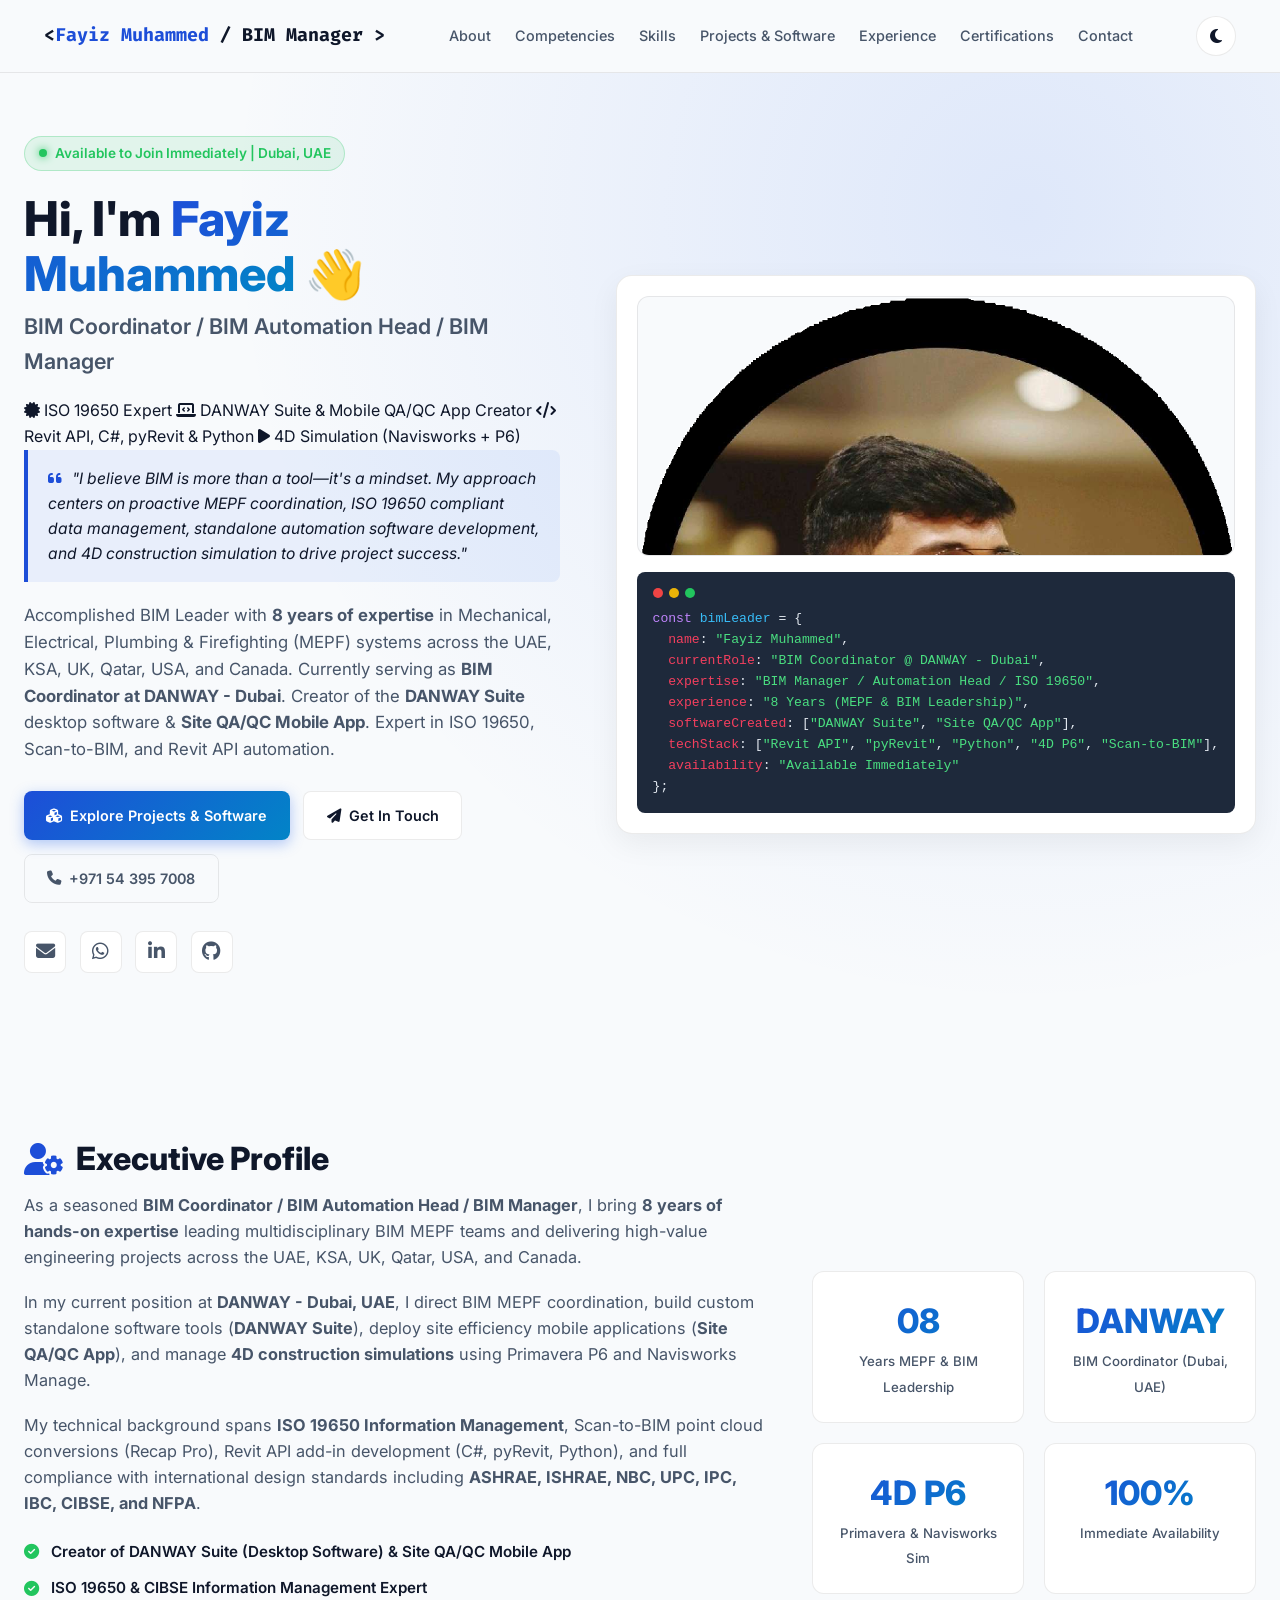
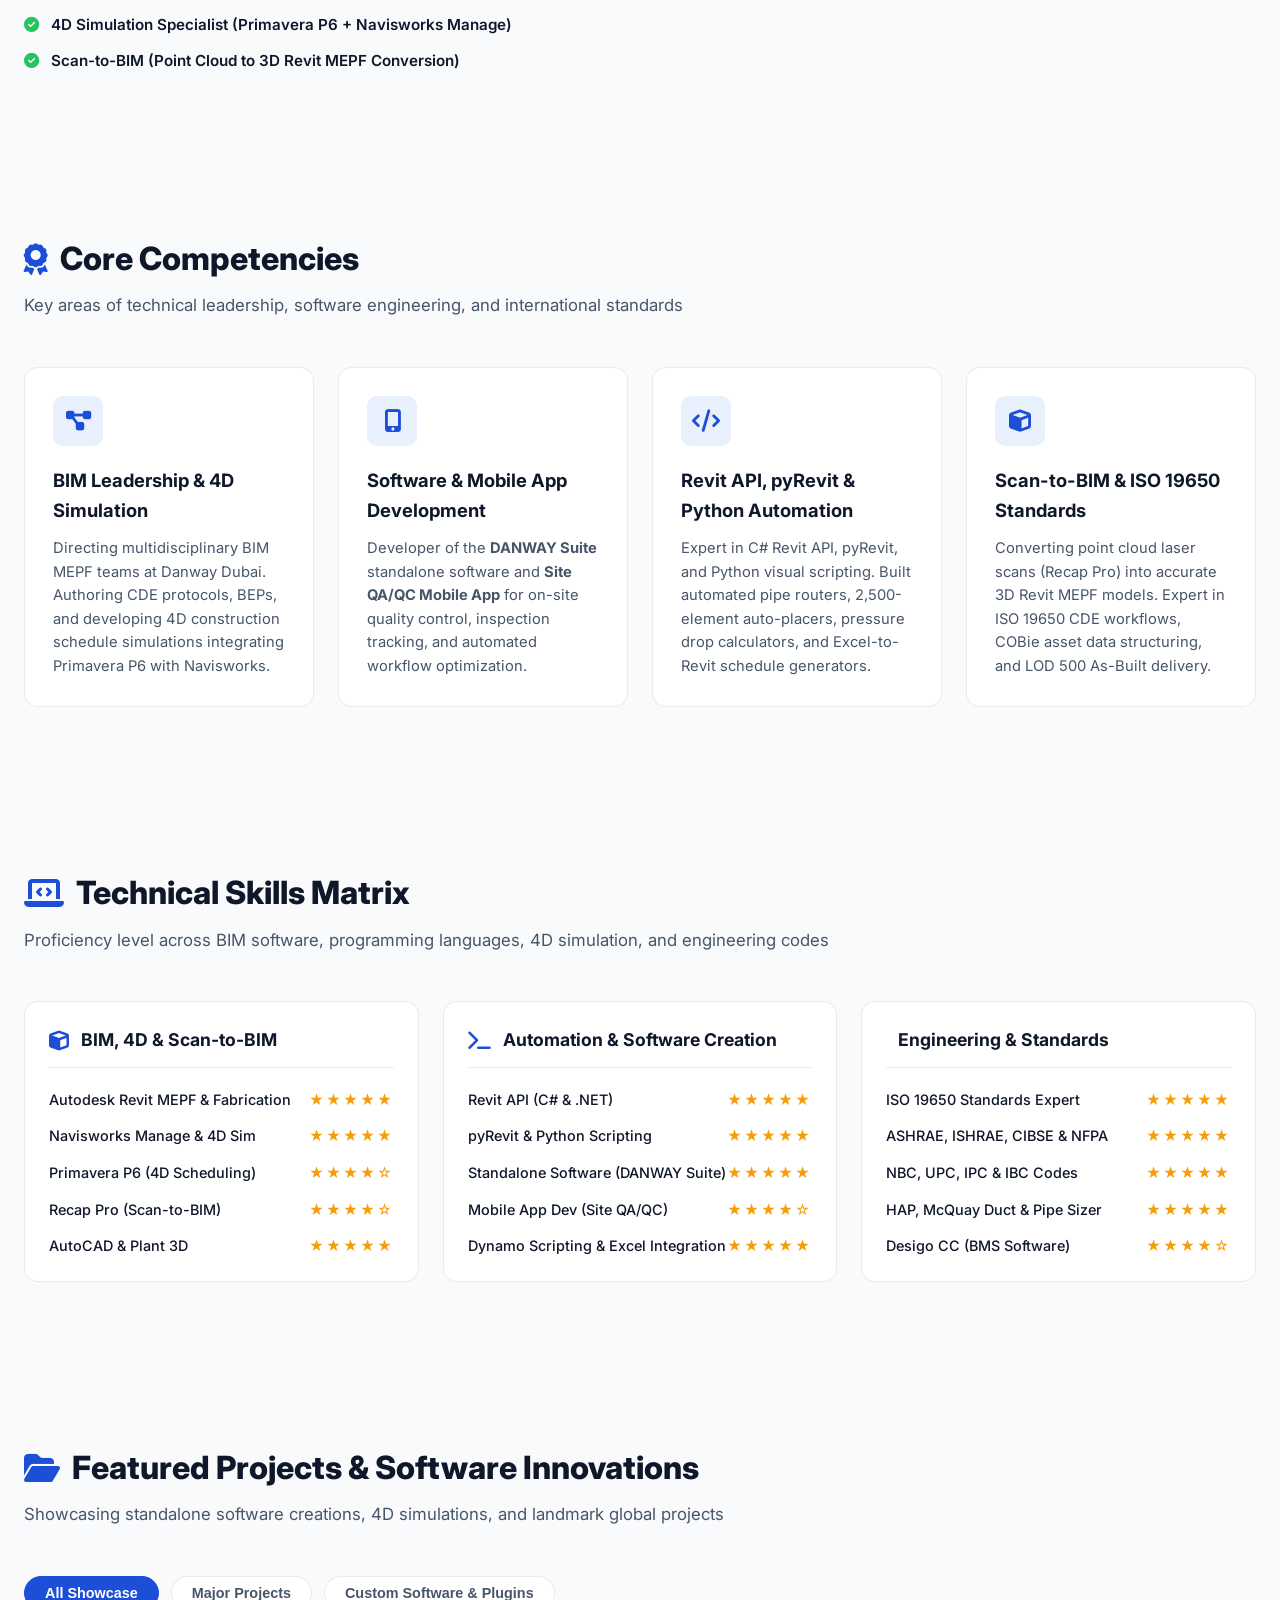
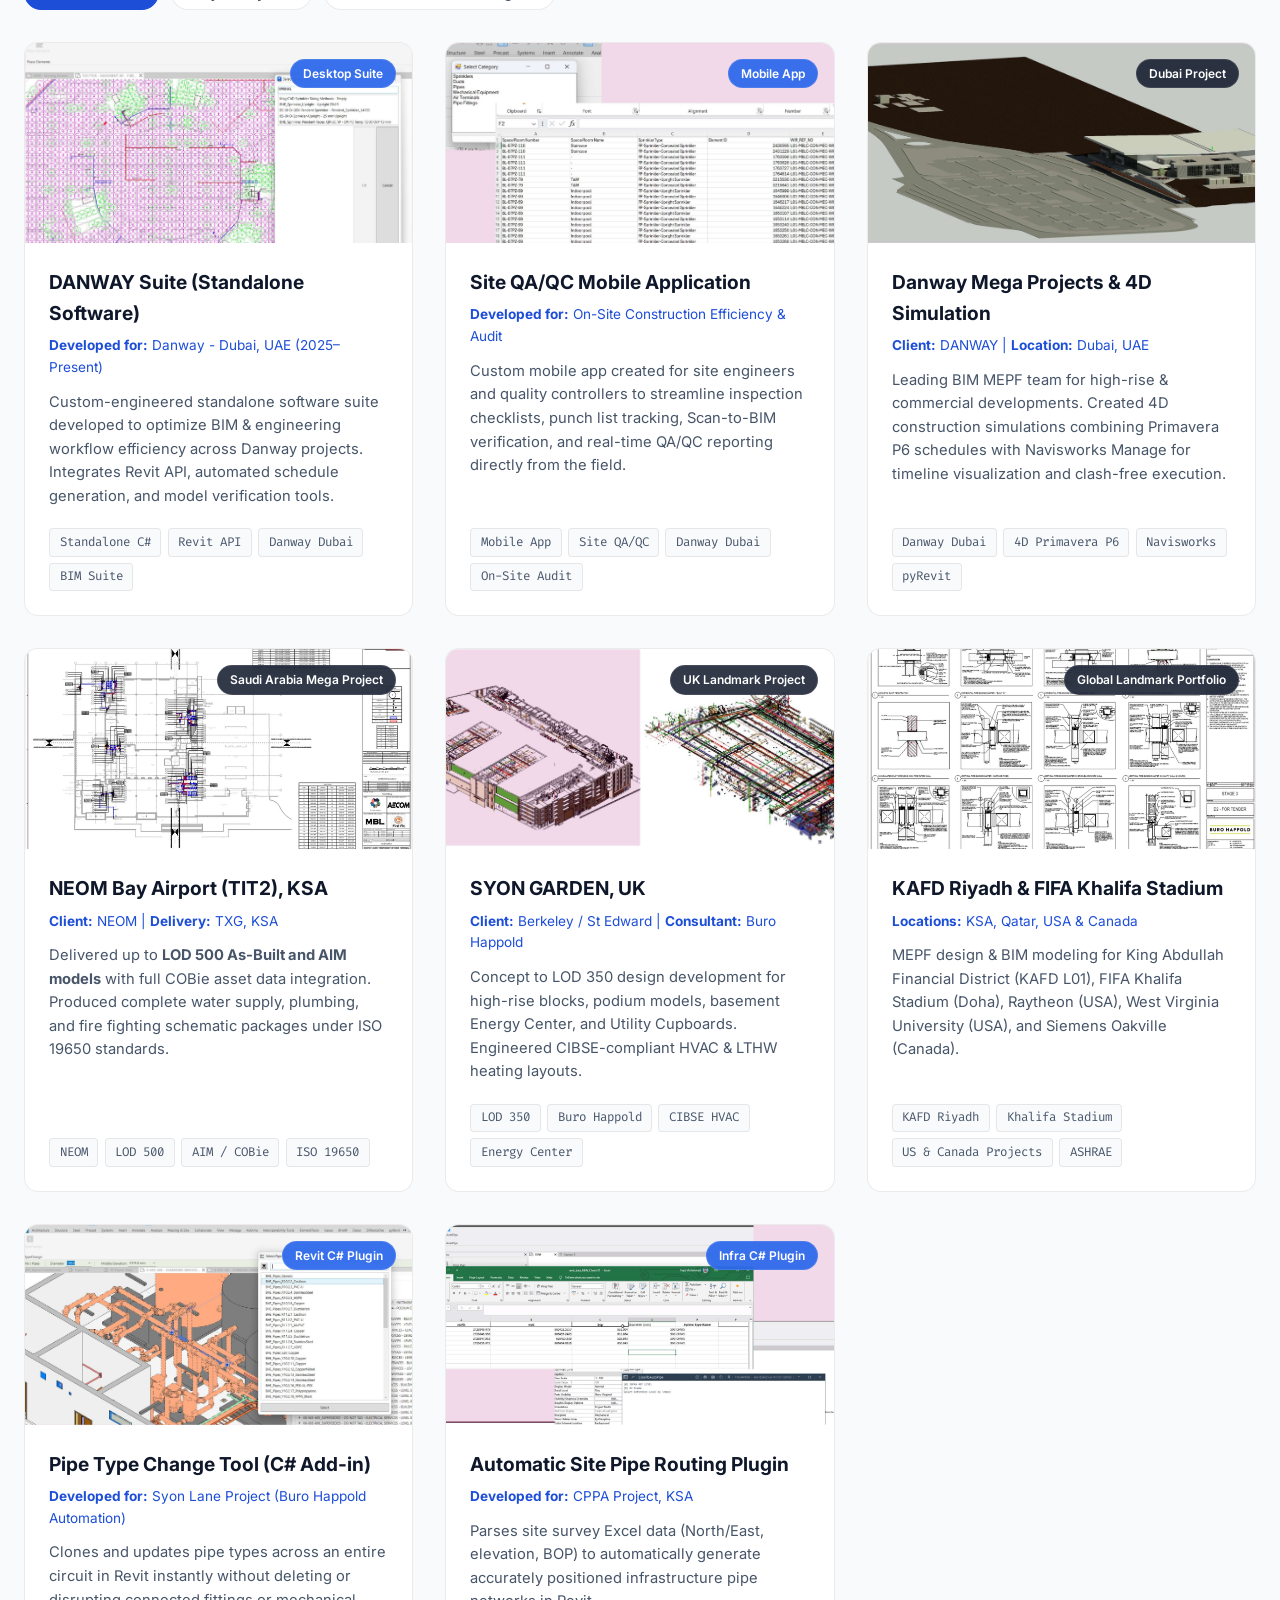
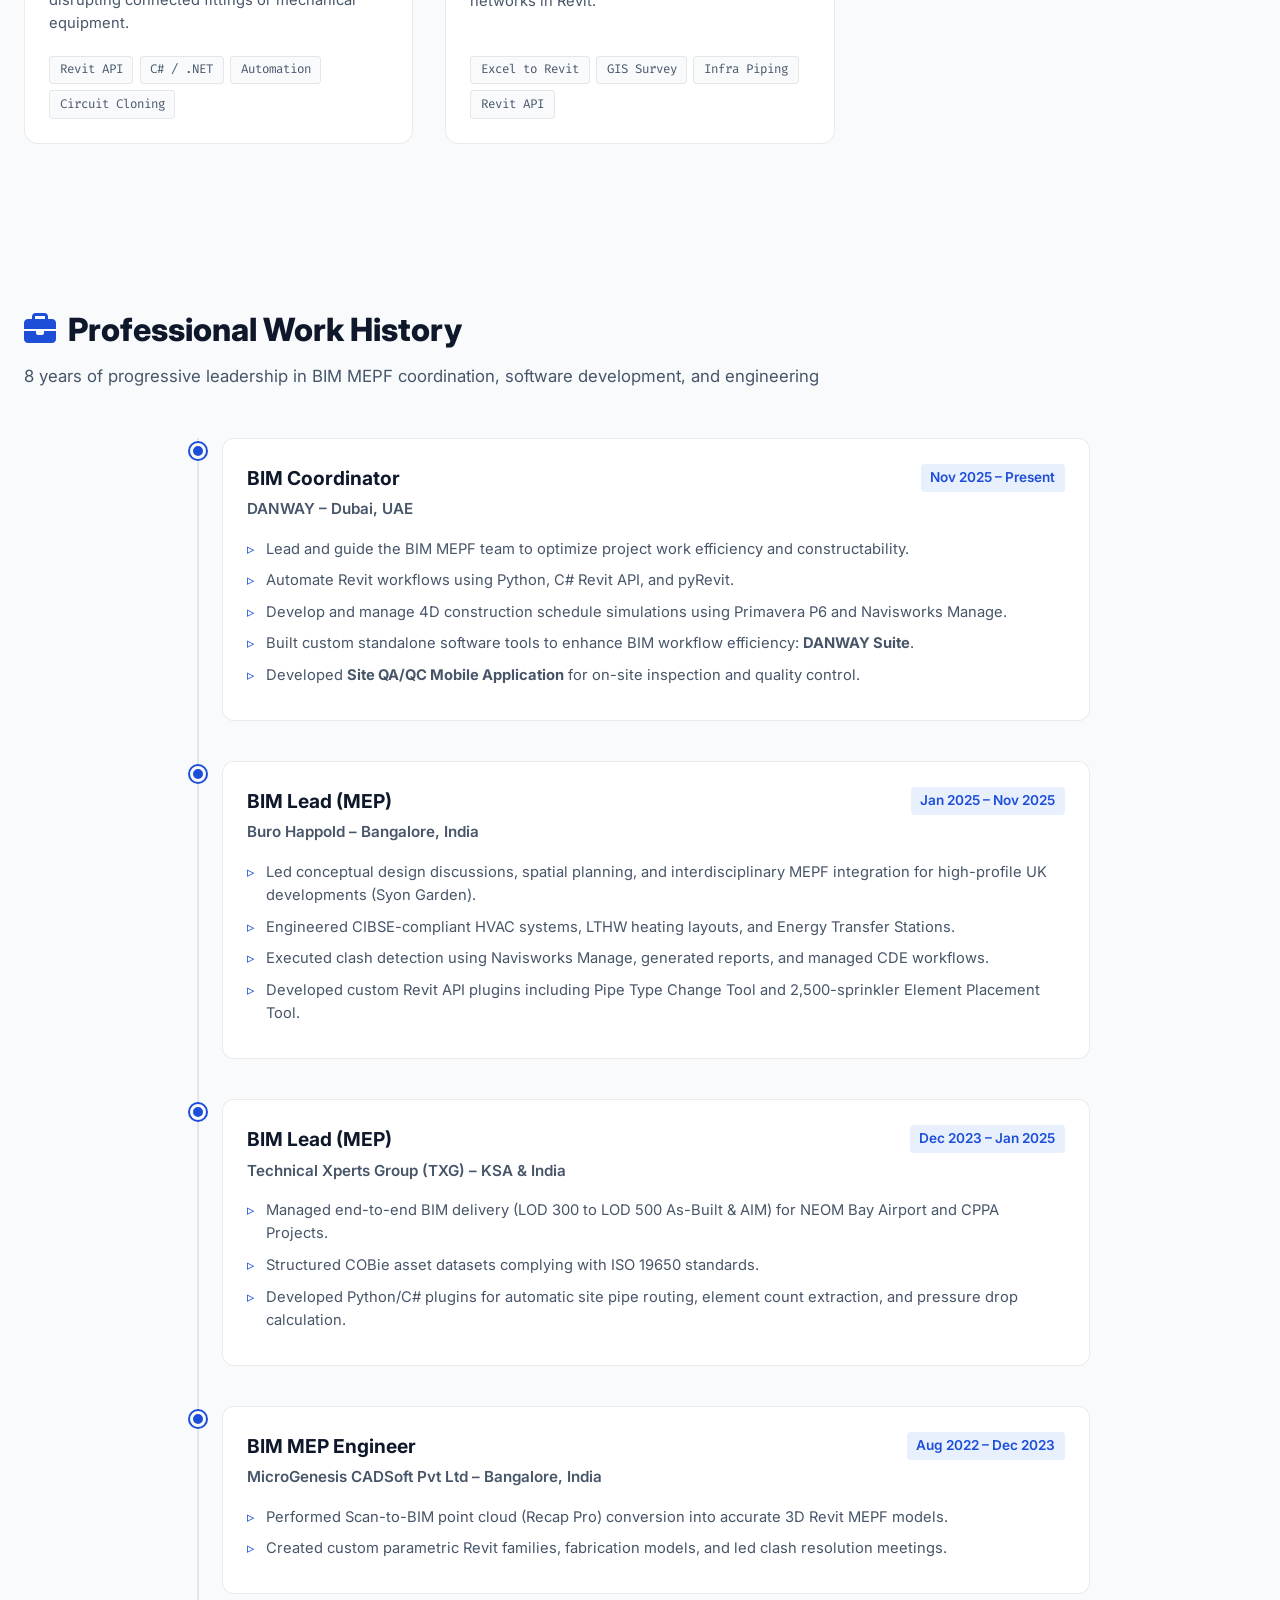
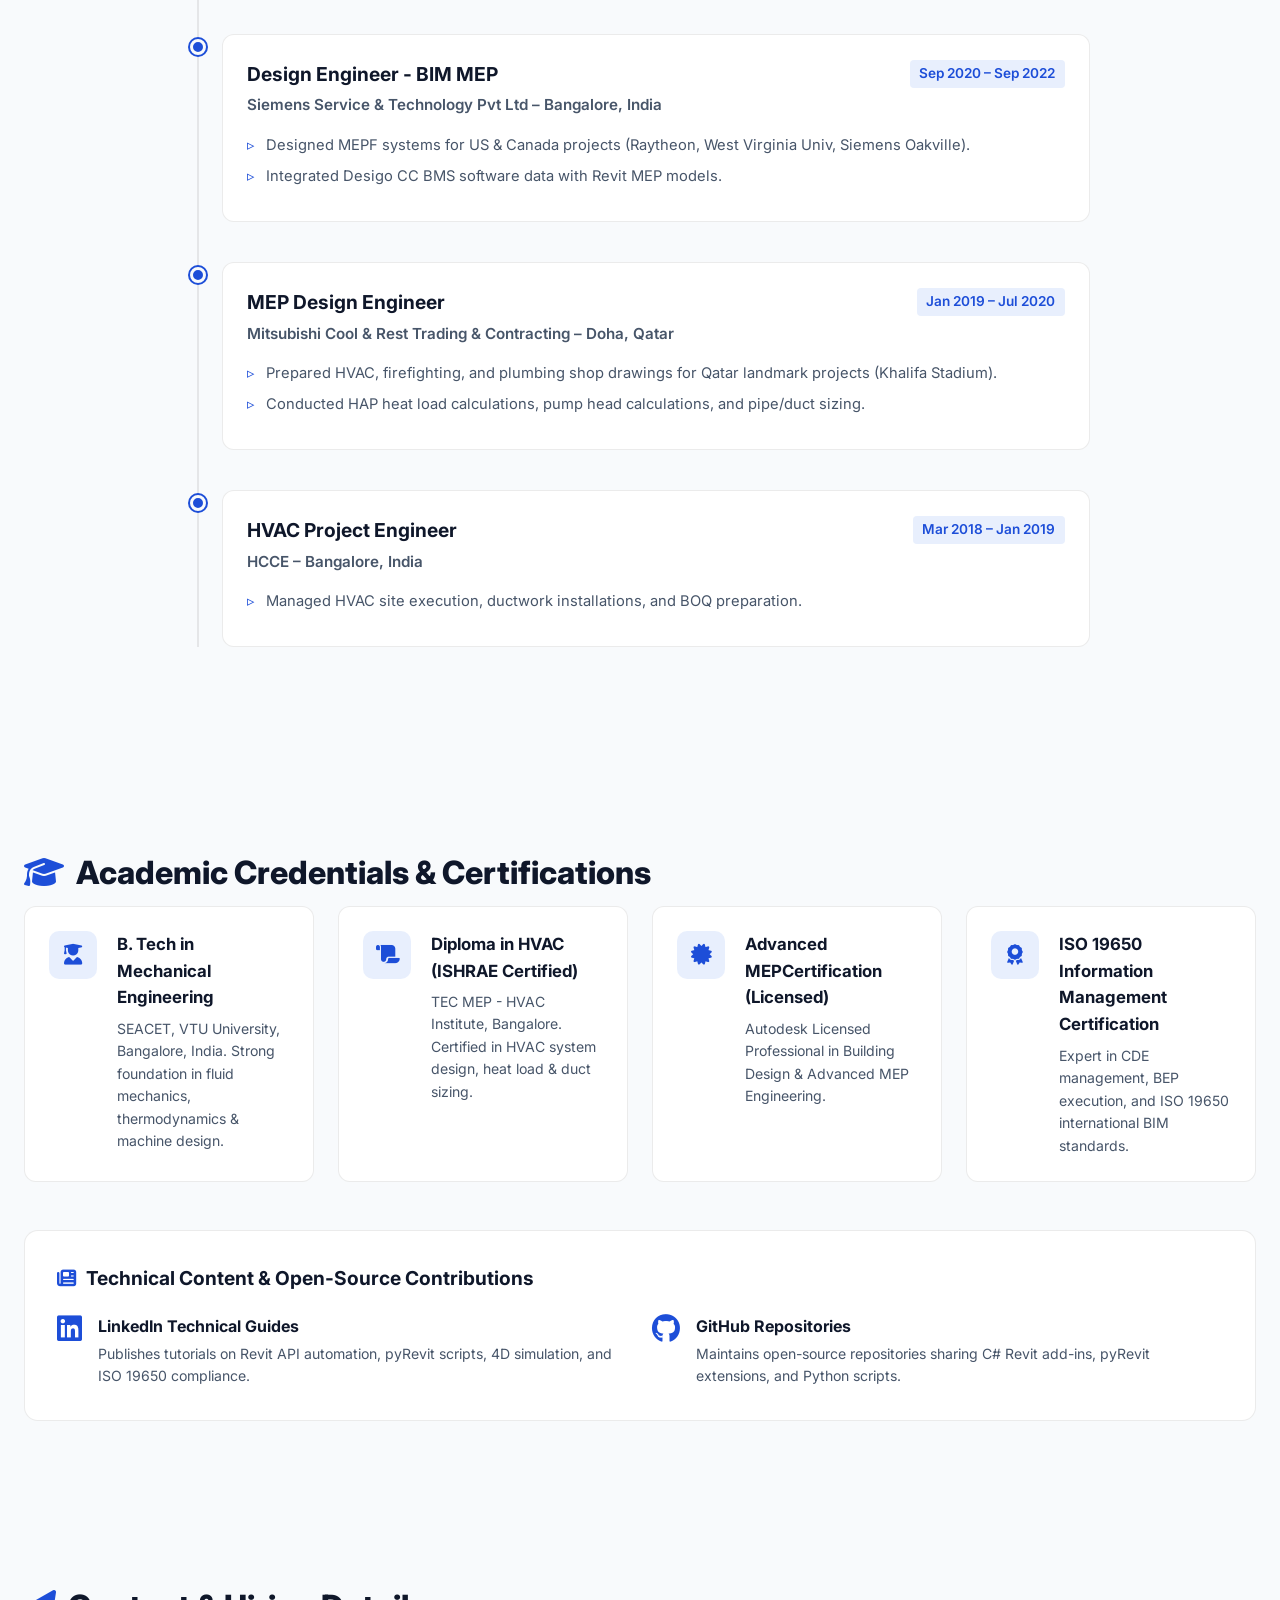
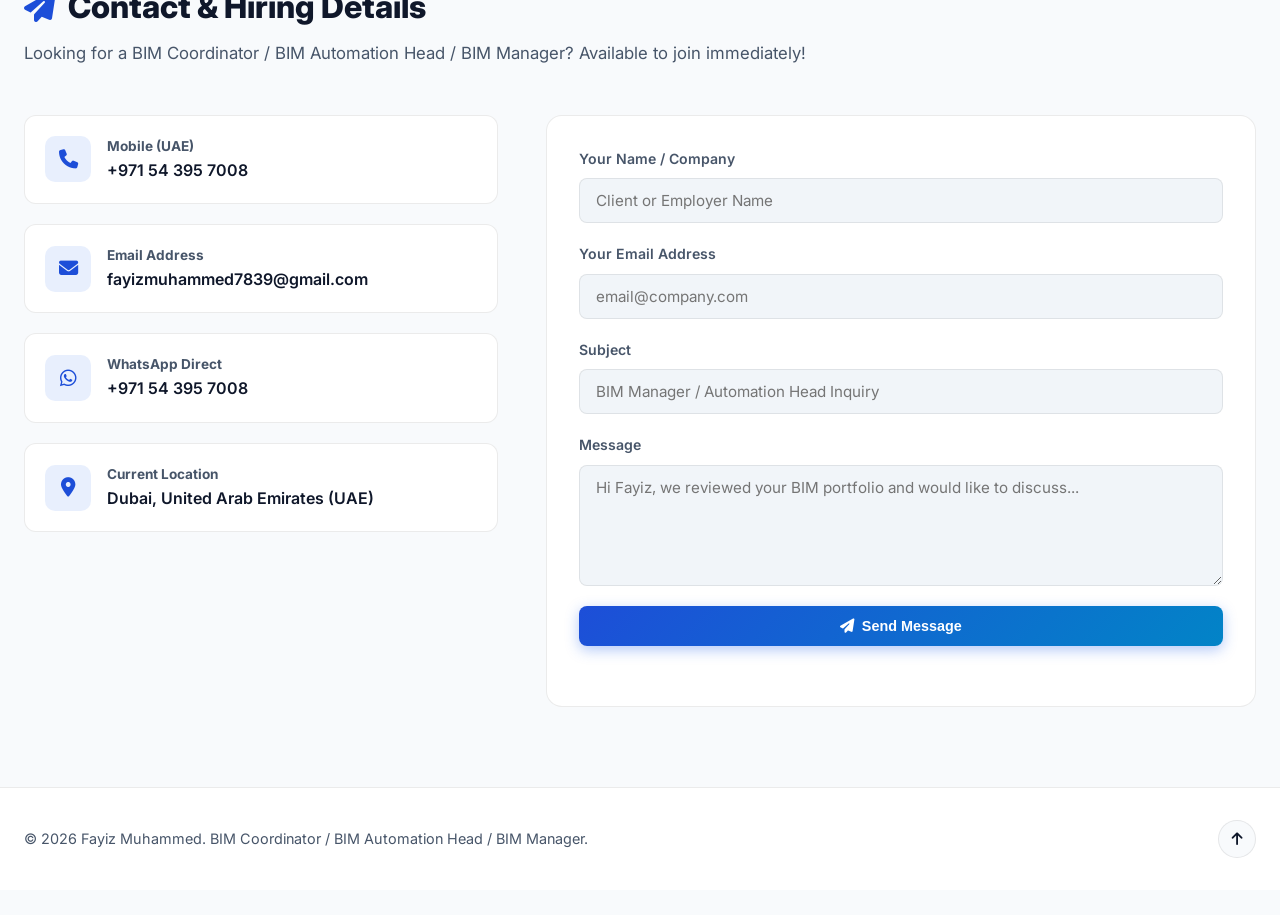
==== commit 4838d574: "Add files via upload" ====
--- a/index.html
+++ b/index.html
@@ -3,8 +3,8 @@
 <head>
     <meta charset="UTF-8">
     <meta name="viewport" content="width=device-width, initial-scale=1.0">
-    <title>Fayiz Muhammed | BIM MEP Lead & Coordinator | Revit Automation Specialist</title>
-    <meta name="description" content="Official Portfolio of Fayiz Muhammed - Seasoned BIM MEP Lead, Coordinator & Revit Automation Specialist with 7+ years experience across UAE, KSA, and UK projects.">
+    <title>Fayiz Muhammed | BIM Coordinator / BIM Automation Head / BIM Manager | ISO 19650 Expert</title>
+    <meta name="description" content="Official Portfolio of Fayiz Muhammed - BIM Coordinator at Danway Dubai, BIM Automation Head & BIM Manager. ISO 19650 Expert with 8 years experience across UAE, KSA, UK, Qatar, USA & Canada projects. Creator of DANWAY Suite & Site QA/QC Mobile App.">
     <!-- Font Awesome Icons -->
     <link rel="stylesheet" href="https://cdnjs.cloudflare.com/ajax/libs/font-awesome/6.4.0/css/all.min.css">
     <!-- Google Fonts -->
@@ -18,13 +18,13 @@
     <!-- Navigation Bar -->
     <header class="navbar" id="navbar">
         <div class="nav-container">
-            <a href="#hero" class="nav-logo">&lt;<span class="highlight">Fayiz Muhammed</span> / BIM Lead &gt;</a>
+            <a href="#hero" class="nav-logo">&lt;<span class="highlight">Fayiz Muhammed</span> / BIM Manager &gt;</a>
             
             <nav class="nav-links" id="nav-links">
                 <a href="#about" class="nav-item">About</a>
                 <a href="#competencies" class="nav-item">Competencies</a>
                 <a href="#skills" class="nav-item">Skills</a>
-                <a href="#projects" class="nav-item">Projects & Automation</a>
+                <a href="#projects" class="nav-item">Projects & Software</a>
                 <a href="#experience" class="nav-item">Experience</a>
                 <a href="#education" class="nav-item">Certifications</a>
                 <a href="#contact" class="nav-item">Contact</a>
@@ -46,21 +46,27 @@
         <div class="hero-container">
             <div class="hero-content">
                 <div class="badge-status">
-                    <span class="status-dot"></span> Available for BIM MEP Lead & Coordinator Opportunities
+                    <span class="status-dot"></span> Available to Join Immediately | Dubai, UAE
                 </div>
                 <h1 class="hero-title">
                     Hi, I'm <span class="text-gradient">Fayiz Muhammed</span> 👋
                 </h1>
-                <h2 class="hero-subtitle">BIM MEP Lead & Coordinator | Revit Automation Specialist</h2>
+                <h2 class="hero-subtitle">BIM Coordinator / BIM Automation Head / BIM Manager</h2>
+                <div class="hero-tags">
+                    <span class="hero-tag"><i class="fa-solid fa-certificate"></i> ISO 19650 Expert</span>
+                    <span class="hero-tag"><i class="fa-solid fa-laptop-code"></i> DANWAY Suite & Mobile QA/QC App Creator</span>
+                    <span class="hero-tag"><i class="fa-solid fa-code"></i> Revit API, C#, pyRevit & Python</span>
+                    <span class="hero-tag"><i class="fa-solid fa-play"></i> 4D Simulation (Navisworks + P6)</span>
+                </div>
                 <p class="hero-quote">
                     <i class="fa-solid fa-quote-left quote-icon"></i>
-                    <em>"I believe BIM is more than a tool—it's a mindset. My approach centers on proactive coordination, data-driven decision-making, and fostering synergy between design, engineering, and construction teams. Every model I lead is a reflection of precision, foresight, and collaboration."</em>
+                    <em>"I believe BIM is more than a tool—it's a mindset. My approach centers on proactive MEPF coordination, ISO 19650 compliant data management, standalone automation software development, and 4D construction simulation to drive project success."</em>
                 </p>
                 <p class="hero-description">
-                    Seasoned BIM MEP Lead with <strong>07+ years of hands-on experience</strong> managing and delivering complex Mechanical, Electrical, and Plumbing (MEP) systems across commercial, residential, healthcare, and infrastructure projects in the UAE, KSA, and UK. Expert in Revit API (C# & Python) custom plugin development and Dynamo automation.
+                    Accomplished BIM Leader with <strong>8 years of expertise</strong> in Mechanical, Electrical, Plumbing & Firefighting (MEPF) systems across the UAE, KSA, UK, Qatar, USA, and Canada. Currently serving as <strong>BIM Coordinator at DANWAY - Dubai</strong>. Creator of the <strong>DANWAY Suite</strong> desktop software & <strong>Site QA/QC Mobile App</strong>. Expert in ISO 19650, Scan-to-BIM, and Revit API automation.
                 </p>
                 <div class="hero-cta-buttons">
-                    <a href="#projects" class="btn btn-primary"><i class="fa-solid fa-cubes"></i> Explore Projects & Plugins</a>
+                    <a href="#projects" class="btn btn-primary"><i class="fa-solid fa-cubes"></i> Explore Projects & Software</a>
                     <a href="#contact" class="btn btn-secondary"><i class="fa-solid fa-paper-plane"></i> Get In Touch</a>
                     <a href="tel:+971543957008" class="btn btn-outline"><i class="fa-solid fa-phone"></i> +971 54 395 7008</a>
                 </div>
@@ -68,13 +74,13 @@
                     <a href="mailto:fayizmuhammed7839@gmail.com" aria-label="Email"><i class="fa-solid fa-envelope"></i></a>
                     <a href="https://wa.me/971543957008" target="_blank" rel="noopener" aria-label="WhatsApp"><i class="fa-brands fa-whatsapp"></i></a>
                     <a href="https://linkedin.com" target="_blank" rel="noopener" aria-label="LinkedIn"><i class="fa-brands fa-linkedin-in"></i></a>
-                    <a href="https://github.com" target="_blank" rel="noopener" aria-label="GitHub"><i class="fa-brands fa-github"></i></a>
+                    <a href="https://github.com/fayizmuhammed7839-ship-it" target="_blank" rel="noopener" aria-label="GitHub"><i class="fa-brands fa-github"></i></a>
                 </div>
             </div>
             <div class="hero-avatar-container">
                 <div class="avatar-card">
                     <div class="avatar-image-box">
-                        <img src="images/image8.png" alt="Fayiz Muhammed Profile" class="profile-img" onerror="this.onerror=null; this.src='images/image6.png';">
+                        <img src="images/image8_clean.png" alt="Fayiz Muhammed Profile" class="profile-img" onerror="this.onerror=null; this.src='images/image8.png';">
                     </div>
                     <div class="code-snippet-box">
                         <div class="window-controls">
@@ -82,12 +88,14 @@
                             <span class="dot yellow"></span>
                             <span class="dot green"></span>
                         </div>
-                        <pre><code><span class="kwd">const</span> <span class="var">bimLead</span> = {
+                        <pre><code><span class="kwd">const</span> <span class="var">bimLeader</span> = {
   <span class="prop">name</span>: <span class="str">"Fayiz Muhammed"</span>,
-  <span class="prop">role</span>: <span class="str">"BIM MEP Lead / Coordinator"</span>,
-  <span class="prop">experience</span>: <span class="str">"7+ Years"</span>,
-  <span class="prop">specialization</span>: <span class="str">"Revit API, C#, Dynamo, LOD 500/COBie"</span>,
-  <span class="prop">location</span>: <span class="str">"United Arab Emirates (UAE)"</span>
+  <span class="prop">currentRole</span>: <span class="str">"BIM Coordinator @ DANWAY - Dubai"</span>,
+  <span class="prop">expertise</span>: <span class="str">"BIM Manager / Automation Head / ISO 19650"</span>,
+  <span class="prop">experience</span>: <span class="str">"8 Years (MEPF & BIM Leadership)"</span>,
+  <span class="prop">softwareCreated</span>: [<span class="str">"DANWAY Suite"</span>, <span class="str">"Site QA/QC App"</span>],
+  <span class="prop">techStack</span>: [<span class="str">"Revit API"</span>, <span class="str">"pyRevit"</span>, <span class="str">"Python"</span>, <span class="str">"4D P6"</span>, <span class="str">"Scan-to-BIM"</span>],
+  <span class="prop">availability</span>: <span class="str">"Available Immediately"</span>
 };</code></pre>
                     </div>
                 </div>
@@ -102,45 +110,45 @@
             <div class="about-grid">
                 <div class="about-text">
                     <p>
-                        As a seasoned <strong>BIM MEP Lead and Coordinator</strong>, I bring over <strong>7 years of hands-on experience</strong> managing and delivering complex Mechanical, Electrical, and Plumbing (MEP) systems across diverse building typologies and landmark international projects.
+                        As a seasoned <strong>BIM Coordinator / BIM Automation Head / BIM Manager</strong>, I bring <strong>8 years of hands-on expertise</strong> leading multidisciplinary BIM MEPF teams and delivering high-value engineering projects across the UAE, KSA, UK, Qatar, USA, and Canada.
                     </p>
                     <p>
-                        My portfolio reflects an unyielding commitment to excellence in Building Information Modeling (BIM), with a dedicated focus on interdisciplinary coordination, clash detection, constructability, CIBSE design compliance, and ISO 19650 standards.
+                        In my current position at <strong>DANWAY - Dubai, UAE</strong>, I direct BIM MEPF coordination, build custom standalone software tools (<strong>DANWAY Suite</strong>), deploy site efficiency mobile applications (<strong>Site QA/QC App</strong>), and manage <strong>4D construction simulations</strong> using Primavera P6 and Navisworks Manage.
                     </p>
                     <p>
-                        Beyond traditional modeling, I specialize in <strong>Revit API automation and custom plugin development using C# (.NET) and Python</strong>. By creating custom tools—such as automated pipe routing from site survey data, element placement tools, pressure drop calculators, and batch schedule exporters—I significantly accelerate project delivery timelines, eliminate repetitive tasks, and uphold rigorous quality control standards.
+                        My technical background spans <strong>ISO 19650 Information Management</strong>, Scan-to-BIM point cloud conversions (Recap Pro), Revit API add-in development (C#, pyRevit, Python), and full compliance with international design standards including <strong>ASHRAE, ISHRAE, NBC, UPC, IPC, IBC, CIBSE, and NFPA</strong>.
                     </p>
                     <div class="about-highlights">
                         <div class="highlight-item">
-                            <i class="fa-solid fa-circle-check"></i> End-to-End BIM Delivery (LOD 300 → LOD 500 As-Built & AIM)
+                            <i class="fa-solid fa-circle-check"></i> Creator of DANWAY Suite (Desktop Software) & Site QA/QC Mobile App
                         </div>
                         <div class="highlight-item">
-                            <i class="fa-solid fa-circle-check"></i> Custom Revit API Add-in Development (C# & Python Scripting)
+                            <i class="fa-solid fa-circle-check"></i> ISO 19650 & CIBSE Information Management Expert
                         </div>
                         <div class="highlight-item">
-                            <i class="fa-solid fa-circle-check"></i> Interdisciplinary Clash Detection & Navisworks Coordination
+                            <i class="fa-solid fa-circle-check"></i> 4D Simulation Specialist (Primavera P6 + Navisworks Manage)
                         </div>
                         <div class="highlight-item">
-                            <i class="fa-solid fa-circle-check"></i> COBie Asset Data Structuring & ISO 19650 Compliance
+                            <i class="fa-solid fa-circle-check"></i> Scan-to-BIM (Point Cloud to 3D Revit MEPF Conversion)
                         </div>
                     </div>
                 </div>
                 <div class="about-stats-grid">
                     <div class="stat-card">
-                        <span class="stat-number">07+</span>
-                        <span class="stat-label">Years Hands-On BIM Experience</span>
+                        <span class="stat-number">08</span>
+                        <span class="stat-label">Years MEPF & BIM Leadership</span>
                     </div>
                     <div class="stat-card">
-                        <span class="stat-number">LOD 500</span>
-                        <span class="stat-label">As-Built & AIM Delivery</span>
+                        <span class="stat-number">DANWAY</span>
+                        <span class="stat-label">BIM Coordinator (Dubai, UAE)</span>
                     </div>
                     <div class="stat-card">
-                        <span class="stat-number">2,500+</span>
-                        <span class="stat-label">Elements Placed in 2 Mins (Plugin)</span>
+                        <span class="stat-number">4D P6</span>
+                        <span class="stat-label">Primavera & Navisworks Sim</span>
                     </div>
                     <div class="stat-card">
                         <span class="stat-number">100%</span>
-                        <span class="stat-label">Clash-Free Coordination</span>
+                        <span class="stat-label">Immediate Availability</span>
                     </div>
                 </div>
             </div>
@@ -151,31 +159,31 @@
     <section id="competencies" class="section competencies-section">
         <div class="section-container">
             <h2 class="section-title"><i class="fa-solid fa-award"></i> Core Competencies</h2>
-            <p class="section-subtitle">Key areas of technical leadership and operational expertise</p>
+            <p class="section-subtitle">Key areas of technical leadership, software engineering, and international standards</p>
             
             <div class="competencies-grid">
                 <div class="competency-card">
                     <div class="comp-icon"><i class="fa-solid fa-diagram-project"></i></div>
-                    <h3>BIM Management & Coordination</h3>
-                    <p>Expertise in managing and coordinating BIM processes for complex mechanical, electrical, and plumbing systems across all project stages from conceptual planning to final handover.</p>
+                    <h3>BIM Leadership & 4D Simulation</h3>
+                    <p>Directing multidisciplinary BIM MEPF teams at Danway Dubai. Authoring CDE protocols, BEPs, and developing 4D construction schedule simulations integrating Primavera P6 with Navisworks.</p>
+                </div>
+
+                <div class="competency-card">
+                    <div class="comp-icon"><i class="fa-solid fa-mobile-screen-button"></i></div>
+                    <h3>Software & Mobile App Development</h3>
+                    <p>Developer of the <strong>DANWAY Suite</strong> standalone software and <strong>Site QA/QC Mobile App</strong> for on-site quality control, inspection tracking, and automated workflow optimization.</p>
                 </div>
 
                 <div class="competency-card">
                     <div class="comp-icon"><i class="fa-solid fa-code"></i></div>
-                    <h3>Automation & Plugin Development</h3>
-                    <p>Skilled in Revit API, Dynamo visual scripting, C#, and Python. Developed custom plugins for automated pipe routing, element count extraction, pressure drop calculation, and Excel synchronization.</p>
+                    <h3>Revit API, pyRevit & Python Automation</h3>
+                    <p>Expert in C# Revit API, pyRevit, and Python visual scripting. Built automated pipe routers, 2,500-element auto-placers, pressure drop calculators, and Excel-to-Revit schedule generators.</p>
                 </div>
 
                 <div class="competency-card">
-                    <div class="comp-icon"><i class="fa-solid fa-object-group"></i></div>
-                    <h3>Clash Detection & Data Integration</h3>
-                    <p>Proficient in multi-discipline clash detection using Navisworks Manage, generating coordination reports, resolving spatial conflicts, and managing Common Data Environments (CDE).</p>
-                </div>
-
-                <div class="competency-card">
-                    <div class="comp-icon"><i class="fa-solid fa-file-contract"></i></div>
-                    <h3>Lifecycle Documentation & Leadership</h3>
-                    <p>Experienced in comprehensive project lifecycle documentation, BEP implementation, leading multidisciplinary engineering teams, and maintaining ISO 19650 standards.</p>
+                    <div class="comp-icon"><i class="fa-solid fa-cube"></i></div>
+                    <h3>Scan-to-BIM & ISO 19650 Standards</h3>
+                    <p>Converting point cloud laser scans (Recap Pro) into accurate 3D Revit MEPF models. Expert in ISO 19650 CDE workflows, COBie asset data structuring, and LOD 500 As-Built delivery.</p>
                 </div>
             </div>
         </div>
@@ -185,95 +193,95 @@
     <section id="skills" class="section skills-section">
         <div class="section-container">
             <h2 class="section-title"><i class="fa-solid fa-laptop-code"></i> Technical Skills Matrix</h2>
-            <p class="section-subtitle">Proficiency level across BIM software, programming languages, and engineering tools</p>
+            <p class="section-subtitle">Proficiency level across BIM software, programming languages, 4D simulation, and engineering codes</p>
             
             <div class="skills-grid">
                 <!-- BIM & Modeling -->
                 <div class="skill-category-card">
                     <div class="category-header">
                         <i class="fa-solid fa-cube category-icon"></i>
-                        <h3>BIM & Engineering Software</h3>
+                        <h3>BIM, 4D & Scan-to-BIM</h3>
                     </div>
                     <div class="skill-ratings-list">
                         <div class="rating-item">
-                            <span class="skill-name">Autodesk Revit (MEP/Arch/Struct)</span>
-                            <span class="stars">★★★★★</span>
-                        </div>
-                        <div class="rating-item">
-                            <span class="skill-name">Navisworks Manage</span>
+                            <span class="skill-name">Autodesk Revit MEPF & Fabrication</span>
+                            <span class="stars">★★★★★</span>
+                        </div>
+                        <div class="rating-item">
+                            <span class="skill-name">Navisworks Manage & 4D Sim</span>
+                            <span class="stars">★★★★★</span>
+                        </div>
+                        <div class="rating-item">
+                            <span class="skill-name">Primavera P6 (4D Scheduling)</span>
                             <span class="stars">★★★★☆</span>
                         </div>
                         <div class="rating-item">
-                            <span class="skill-name">AutoCAD & 2D Drafting</span>
-                            <span class="stars">★★★★★</span>
-                        </div>
-                        <div class="rating-item">
-                            <span class="skill-name">HAP (Hourly Analysis Program)</span>
-                            <span class="stars">★★★★★</span>
-                        </div>
-                        <div class="rating-item">
-                            <span class="skill-name">Duct & Pipe Sizer</span>
-                            <span class="stars">★★★★★</span>
-                        </div>
-                    </div>
-                </div>
-
-                <!-- Automation & API -->
+                            <span class="skill-name">Recap Pro (Scan-to-BIM)</span>
+                            <span class="stars">★★★★☆</span>
+                        </div>
+                        <div class="rating-item">
+                            <span class="skill-name">AutoCAD & Plant 3D</span>
+                            <span class="stars">★★★★★</span>
+                        </div>
+                    </div>
+                </div>
+
+                <!-- Automation & Programming -->
                 <div class="skill-category-card">
                     <div class="category-header">
                         <i class="fa-solid fa-terminal category-icon"></i>
-                        <h3>Automation & Programming</h3>
+                        <h3>Automation & Software Creation</h3>
                     </div>
                     <div class="skill-ratings-list">
                         <div class="rating-item">
                             <span class="skill-name">Revit API (C# & .NET)</span>
+                            <span class="stars">★★★★★</span>
+                        </div>
+                        <div class="rating-item">
+                            <span class="skill-name">pyRevit & Python Scripting</span>
+                            <span class="stars">★★★★★</span>
+                        </div>
+                        <div class="rating-item">
+                            <span class="skill-name">Standalone Software (DANWAY Suite)</span>
+                            <span class="stars">★★★★★</span>
+                        </div>
+                        <div class="rating-item">
+                            <span class="skill-name">Mobile App Dev (Site QA/QC)</span>
                             <span class="stars">★★★★☆</span>
                         </div>
                         <div class="rating-item">
-                            <span class="skill-name">Dynamo Scripting</span>
-                            <span class="stars">★★★★☆</span>
-                        </div>
-                        <div class="rating-item">
-                            <span class="skill-name">Python Scripting</span>
-                            <span class="stars">★★★☆☆</span>
-                        </div>
-                        <div class="rating-item">
-                            <span class="skill-name">C# Plugin Architecture</span>
-                            <span class="stars">★★★★☆</span>
-                        </div>
-                        <div class="rating-item">
-                            <span class="skill-name">Excel Data Integration</span>
-                            <span class="stars">★★★★★</span>
-                        </div>
-                    </div>
-                </div>
-
-                <!-- Cloud & Standards -->
+                            <span class="skill-name">Dynamo Scripting & Excel Integration</span>
+                            <span class="stars">★★★★★</span>
+                        </div>
+                    </div>
+                </div>
+
+                <!-- Engineering & Standards -->
                 <div class="skill-category-card">
                     <div class="category-header">
                         <i class="fa-solid fa-cloud-nodes category-icon"></i>
-                        <h3>Cloud, Data & Standards</h3>
+                        <h3>Engineering & Standards</h3>
                     </div>
                     <div class="skill-ratings-list">
                         <div class="rating-item">
-                            <span class="skill-name">BIM 360 / ACC Cloud</span>
+                            <span class="skill-name">ISO 19650 Standards Expert</span>
+                            <span class="stars">★★★★★</span>
+                        </div>
+                        <div class="rating-item">
+                            <span class="skill-name">ASHRAE, ISHRAE, CIBSE & NFPA</span>
+                            <span class="stars">★★★★★</span>
+                        </div>
+                        <div class="rating-item">
+                            <span class="skill-name">NBC, UPC, IPC & IBC Codes</span>
+                            <span class="stars">★★★★★</span>
+                        </div>
+                        <div class="rating-item">
+                            <span class="skill-name">HAP, McQuay Duct & Pipe Sizer</span>
+                            <span class="stars">★★★★★</span>
+                        </div>
+                        <div class="rating-item">
+                            <span class="skill-name">Desigo CC (BMS Software)</span>
                             <span class="stars">★★★★☆</span>
-                        </div>
-                        <div class="rating-item">
-                            <span class="skill-name">COBie Datasets & AIM</span>
-                            <span class="stars">★★★★☆</span>
-                        </div>
-                        <div class="rating-item">
-                            <span class="skill-name">ISO 19650 Standards</span>
-                            <span class="stars">★★★★☆</span>
-                        </div>
-                        <div class="rating-item">
-                            <span class="skill-name">CIBSE Guidelines & HVAC</span>
-                            <span class="stars">★★★★★</span>
-                        </div>
-                        <div class="rating-item">
-                            <span class="skill-name">LOD 300 - 500 Delivery</span>
-                            <span class="stars">★★★★★</span>
                         </div>
                     </div>
                 </div>
@@ -284,27 +292,111 @@
     <!-- Projects & Automation Section -->
     <section id="projects" class="section projects-section">
         <div class="section-container">
-            <h2 class="section-title"><i class="fa-solid fa-folder-open"></i> Key Projects & Custom Automation Plugins</h2>
-            <p class="section-subtitle">Showcasing major international BIM deliveries and proprietary Revit API tools</p>
+            <h2 class="section-title"><i class="fa-solid fa-folder-open"></i> Featured Projects & Software Innovations</h2>
+            <p class="section-subtitle">Showcasing standalone software creations, 4D simulations, and landmark global projects</p>
 
             <div class="project-filters">
                 <button class="filter-btn active" data-filter="all">All Showcase</button>
                 <button class="filter-btn" data-filter="project">Major Projects</button>
-                <button class="filter-btn" data-filter="automation">Custom Revit Plugins</button>
+                <button class="filter-btn" data-filter="automation">Custom Software & Plugins</button>
             </div>
 
             <div class="projects-grid">
-                <!-- Project 1: Syon Garden UK -->
+                <!-- Software 1: DANWAY Suite -->
+                <div class="project-card" data-category="automation">
+                    <div class="project-image">
+                        <img src="images/image37.jpg" alt="DANWAY Suite Software" class="project-img-file">
+                        <span class="project-badge plugin">Desktop Suite</span>
+                    </div>
+                    <div class="project-content">
+                        <h3 class="project-title">DANWAY Suite (Standalone Software)</h3>
+                        <p class="project-client"><strong>Developed for:</strong> Danway - Dubai, UAE (2025–Present)</p>
+                        <p class="project-description">
+                            Custom-engineered standalone software suite developed to optimize BIM & engineering workflow efficiency across Danway projects. Integrates Revit API, automated schedule generation, and model verification tools.
+                        </p>
+                        <div class="project-tech">
+                            <span>Standalone C#</span>
+                            <span>Revit API</span>
+                            <span>Danway Dubai</span>
+                            <span>BIM Suite</span>
+                        </div>
+                    </div>
+                </div>
+
+                <!-- Software 2: Mobile Site QA/QC App -->
+                <div class="project-card" data-category="automation">
+                    <div class="project-image">
+                        <img src="images/image50.jpg" alt="Site QA/QC Mobile App" class="project-img-file">
+                        <span class="project-badge plugin">Mobile App</span>
+                    </div>
+                    <div class="project-content">
+                        <h3 class="project-title">Site QA/QC Mobile Application</h3>
+                        <p class="project-client"><strong>Developed for:</strong> On-Site Construction Efficiency & Audit</p>
+                        <p class="project-description">
+                            Custom mobile app created for site engineers and quality controllers to streamline inspection checklists, punch list tracking, Scan-to-BIM verification, and real-time QA/QC reporting directly from the field.
+                        </p>
+                        <div class="project-tech">
+                            <span>Mobile App</span>
+                            <span>Site QA/QC</span>
+                            <span>Danway Dubai</span>
+                            <span>On-Site Audit</span>
+                        </div>
+                    </div>
+                </div>
+
+                <!-- Project 1: Danway Dubai & 4D Simulation -->
                 <div class="project-card" data-category="project">
                     <div class="project-image">
-                        <img src="images/image20.jpg" alt="Syon Garden UK" class="project-img-file" onerror="this.src='images/image23.jpg';">
+                        <img src="images/image41.jpg" alt="Danway Dubai 4D Simulation" class="project-img-file">
+                        <span class="project-badge">Dubai Project</span>
+                    </div>
+                    <div class="project-content">
+                        <h3 class="project-title">Danway Mega Projects & 4D Simulation</h3>
+                        <p class="project-client"><strong>Client:</strong> DANWAY | <strong>Location:</strong> Dubai, UAE</p>
+                        <p class="project-description">
+                            Leading BIM MEPF team for high-rise & commercial developments. Created 4D construction simulations combining Primavera P6 schedules with Navisworks Manage for timeline visualization and clash-free execution.
+                        </p>
+                        <div class="project-tech">
+                            <span>Danway Dubai</span>
+                            <span>4D Primavera P6</span>
+                            <span>Navisworks</span>
+                            <span>pyRevit</span>
+                        </div>
+                    </div>
+                </div>
+
+                <!-- Project 2: NEOM Bay Airport -->
+                <div class="project-card" data-category="project">
+                    <div class="project-image">
+                        <img src="images/image42.jpg" alt="NEOM Bay Airport" class="project-img-file">
+                        <span class="project-badge">Saudi Arabia Mega Project</span>
+                    </div>
+                    <div class="project-content">
+                        <h3 class="project-title">NEOM Bay Airport (TIT2), KSA</h3>
+                        <p class="project-client"><strong>Client:</strong> NEOM | <strong>Delivery:</strong> TXG, KSA</p>
+                        <p class="project-description">
+                            Delivered up to <strong>LOD 500 As-Built and AIM models</strong> with full COBie asset data integration. Produced complete water supply, plumbing, and fire fighting schematic packages under ISO 19650 standards.
+                        </p>
+                        <div class="project-tech">
+                            <span>NEOM</span>
+                            <span>LOD 500</span>
+                            <span>AIM / COBie</span>
+                            <span>ISO 19650</span>
+                        </div>
+                    </div>
+                </div>
+
+                <!-- Project 3: SYON GARDEN, UK -->
+                <div class="project-card" data-category="project">
+                    <div class="project-image">
+                        <img src="images/image20.jpg" alt="Syon Garden UK" class="project-img-file">
                         <span class="project-badge">UK Landmark Project</span>
                     </div>
                     <div class="project-content">
                         <h3 class="project-title">SYON GARDEN, UK</h3>
-                        <p class="project-client"><strong>Client:</strong> Berkeley / St Edward | <strong>Architect:</strong> Farrels | <strong>Consultant:</strong> Buro Happold</p>
+                        <p class="project-client"><strong>Client:</strong> Berkeley / St Edward | <strong>Consultant:</strong> Buro Happold</p>
                         <p class="project-description">
-                            Led conceptual planning through LOD 350 design development for high-rise block models, podium structures, basement Energy Center, and Utility Cupboards (MVHR & Standard 1680x815). Engineered CIBSE-compliant HVAC, LTHW heating layouts, and ventilation systems.
+                            Concept to LOD 350 design development for high-rise blocks, podium models, basement Energy Center, and Utility Cupboards. Engineered CIBSE-compliant HVAC & LTHW heating layouts.
                         </p>
                         <div class="project-tech">
                             <span>LOD 350</span>
@@ -315,149 +407,65 @@
                     </div>
                 </div>
 
-                <!-- Plugin 1: Pipe Type Change Tool -->
+                <!-- Project 4: KAFD Riyadh & Khalifa Stadium -->
+                <div class="project-card" data-category="project">
+                    <div class="project-image">
+                        <img src="images/image31.jpg" alt="KAFD Riyadh & Khalifa Stadium" class="project-img-file">
+                        <span class="project-badge">Global Landmark Portfolio</span>
+                    </div>
+                    <div class="project-content">
+                        <h3 class="project-title">KAFD Riyadh & FIFA Khalifa Stadium</h3>
+                        <p class="project-client"><strong>Locations:</strong> KSA, Qatar, USA & Canada</p>
+                        <p class="project-description">
+                            MEPF design & BIM modeling for King Abdullah Financial District (KAFD L01), FIFA Khalifa Stadium (Doha), Raytheon (USA), West Virginia University (USA), and Siemens Oakville (Canada).
+                        </p>
+                        <div class="project-tech">
+                            <span>KAFD Riyadh</span>
+                            <span>Khalifa Stadium</span>
+                            <span>US & Canada Projects</span>
+                            <span>ASHRAE</span>
+                        </div>
+                    </div>
+                </div>
+
+                <!-- Plugin: Pipe Type Change Tool -->
                 <div class="project-card" data-category="automation">
                     <div class="project-image">
-                        <img src="images/image34.jpg" alt="Pipe Type Change Tool" class="project-img-file" onerror="this.src='images/image33.jpg';">
+                        <img src="images/image34.jpg" alt="Pipe Type Change Tool" class="project-img-file">
                         <span class="project-badge plugin">Revit C# Plugin</span>
                     </div>
                     <div class="project-content">
                         <h3 class="project-title">Pipe Type Change Tool (C# Add-in)</h3>
                         <p class="project-client"><strong>Developed for:</strong> Syon Lane Project (Buro Happold Automation)</p>
                         <p class="project-description">
-                            Empowers Revit users to seamlessly change the pipe type across an entire circuit. Intelligently clones the existing pipe network, allowing instant system updates without deleting or disrupting connected fittings or equipment.
+                            Clones and updates pipe types across an entire circuit in Revit instantly without deleting or disrupting connected fittings or mechanical equipment.
                         </p>
                         <div class="project-tech">
                             <span>Revit API</span>
                             <span>C# / .NET</span>
                             <span>Automation</span>
-                            <span>Pipe Circuit Cloning</span>
-                        </div>
-                    </div>
-                </div>
-
-                <!-- Plugin 2: Element Placement Tool -->
+                            <span>Circuit Cloning</span>
+                        </div>
+                    </div>
+                </div>
+
+                <!-- Plugin: Site Pipe Routing Plugin -->
                 <div class="project-card" data-category="automation">
                     <div class="project-image">
-                        <img src="images/image37.jpg" alt="Dubai Holding HQ Element Tool" class="project-img-file">
-                        <span class="project-badge plugin">Revit C# Plugin</span>
-                    </div>
-                    <div class="project-content">
-                        <h3 class="project-title">DWG/PDF Element Placement Tool</h3>
-                        <p class="project-client"><strong>Developed for:</strong> Dubai Holding HQ Project</p>
-                        <p class="project-description">
-                            Reads CAD DWG or PDF input drawings and automatically places selected MEP elements in Revit. <strong>Placed over 2,500 fire sprinklers in just 2 minutes</strong>, eliminating manual drafting work and reducing modeling time by 95%.
-                        </p>
-                        <div class="project-tech">
-                            <span>Revit API</span>
-                            <span>2,500 Sprinklers in 2 Mins</span>
-                            <span>Auto-Placement</span>
-                            <span>C#</span>
-                        </div>
-                    </div>
-                </div>
-
-                <!-- Project 2: NEOM Bay Airport -->
-                <div class="project-card" data-category="project">
-                    <div class="project-image">
-                        <img src="images/image41.jpg" alt="NEOM Bay Airport" class="project-img-file" onerror="this.src='images/image42.jpg';">
-                        <span class="project-badge">Saudi Arabia Mega Project</span>
-                    </div>
-                    <div class="project-content">
-                        <h3 class="project-title">NEOM Bay Airport (TIT2), KSA</h3>
-                        <p class="project-client"><strong>Client:</strong> NEOM | <strong>Delivery:</strong> TXG, KSA</p>
-                        <p class="project-description">
-                            Delivered up to <strong>LOD 500 As-Built and AIM models</strong> with full COBie asset data integration. Produced complete water supply, plumbing, and fire fighting schematic sheets and model packages in accordance with ISO 19650 standards.
-                        </p>
-                        <div class="project-tech">
-                            <span>NEOM</span>
-                            <span>LOD 500</span>
-                            <span>AIM / COBie</span>
-                            <span>ISO 19650</span>
-                        </div>
-                    </div>
-                </div>
-
-                <!-- Project 3 & Plugin 3: CPPA & Infra Auto-Routing -->
-                <div class="project-card" data-category="automation">
-                    <div class="project-image">
-                        <img src="images/image47.png" alt="Auto Pipe Routing Plugin" class="project-img-file" onerror="this.src='images/image49.jpg';">
+                        <img src="images/image47.png" alt="Auto Pipe Routing Plugin" class="project-img-file">
                         <span class="project-badge plugin">Infra C# Plugin</span>
                     </div>
                     <div class="project-content">
                         <h3 class="project-title">Automatic Site Pipe Routing Plugin</h3>
-                        <p class="project-client"><strong>Developed for:</strong> Crown Prince Private Apartment (CPPA), KSA</p>
+                        <p class="project-client"><strong>Developed for:</strong> CPPA Project, KSA</p>
                         <p class="project-description">
-                            Automates pipe creation by parsing site survey Excel sheets (North/East coordinates, elevation, and Bottom of Pipe - BOP). Automatically generates accurately positioned infrastructure pipe networks in Revit instantly from survey data.
+                            Parses site survey Excel data (North/East, elevation, BOP) to automatically generate accurately positioned infrastructure pipe networks in Revit.
                         </p>
                         <div class="project-tech">
                             <span>Excel to Revit</span>
-                            <span>Site Survey GIS</span>
+                            <span>GIS Survey</span>
                             <span>Infra Piping</span>
                             <span>Revit API</span>
-                        </div>
-                    </div>
-                </div>
-
-                <!-- Plugin 4: Element Count & Schedule Tool -->
-                <div class="project-card" data-category="automation">
-                    <div class="project-image">
-                        <img src="images/image50.jpg" alt="Element Count Tool" class="project-img-file" onerror="this.src='images/image51.jpg';">
-                        <span class="project-badge plugin">C# & Python Plugin</span>
-                    </div>
-                    <div class="project-content">
-                        <h3 class="project-title">Element Count & Room Schedule Exporter</h3>
-                        <p class="project-client"><strong>Developed for:</strong> CPPA Project Quality Control & Take-offs</p>
-                        <p class="project-description">
-                            Extracts element counts, parameters (size, material), space/room IDs, levels, and associated views, exporting directly to Excel. Crucial for schedule creation, BOQ verification, and rigorous quality control audits.
-                        </p>
-                        <div class="project-tech">
-                            <span>Python & C#</span>
-                            <span>QC Audit</span>
-                            <span>Excel Exporter</span>
-                            <span>Room Data</span>
-                        </div>
-                    </div>
-                </div>
-
-                <!-- Plugin 5: Pressure Drop Calculator -->
-                <div class="project-card" data-category="automation">
-                    <div class="project-image">
-                        <img src="images/image53.jpg" alt="Pressure Drop Calculator" class="project-img-file" onerror="this.src='images/image52.jpg';">
-                        <span class="project-badge plugin">Engineering Plugin</span>
-                    </div>
-                    <div class="project-content">
-                        <h3 class="project-title">Darcy-Weisbach Pressure Drop Calculator</h3>
-                        <p class="project-client"><strong>Developed for:</strong> Mechanical Hydraulic Calculations</p>
-                        <p class="project-description">
-                            Calculates pressure loss across pipe networks in Revit using the Darcy-Weisbach equation. Evaluates flow rate, fluid viscosity/density, pipe roughness, and laminar/turbulent flow regimes to provide precise hydraulic sizing.
-                        </p>
-                        <div class="project-tech">
-                            <span>Hydraulics</span>
-                            <span>Darcy-Weisbach</span>
-                            <span>Pipe Sizing</span>
-                            <span>Revit API</span>
-                        </div>
-                    </div>
-                </div>
-
-                <!-- Plugin 6: Excel to Revit Table Schedule -->
-                <div class="project-card" data-category="automation">
-                    <div class="project-image">
-                        <img src="images/image54.jpg" alt="Excel to Revit Table Generator" class="project-img-file">
-                        <span class="project-badge plugin">Python Tool</span>
-                    </div>
-                    <div class="project-content">
-                        <h3 class="project-title">Excel to Revit Schedule Table Generator</h3>
-                        <p class="project-client"><strong>Developed for:</strong> Automated Schedule Drafting</p>
-                        <p class="project-description">
-                            Automates the creation of clean tabular drafting view schedules directly from external Excel files in Revit, eliminating manual drafting errors and maintaining consistent formatting across sheet packages.
-                        </p>
-                        <div class="project-tech">
-                            <span>Drafting Views</span>
-                            <span>Excel Integration</span>
-                            <span>Python</span>
-                            <span>Automation</span>
                         </div>
                     </div>
                 </div>
@@ -470,7 +478,7 @@
     <section id="experience" class="section experience-section">
         <div class="section-container">
             <h2 class="section-title"><i class="fa-solid fa-briefcase"></i> Professional Work History</h2>
-            <p class="section-subtitle">7+ years of leadership in BIM coordination and technical automation</p>
+            <p class="section-subtitle">8 years of progressive leadership in BIM MEPF coordination, software development, and engineering</p>
             
             <div class="timeline">
                 <!-- Role 1 -->
@@ -478,16 +486,16 @@
                     <div class="timeline-marker"></div>
                     <div class="timeline-content">
                         <div class="timeline-header">
-                            <h3 class="role-title">BIM Lead (MEP)</h3>
-                            <span class="timeline-date">Buro Happold</span>
-                        </div>
-                        <h4 class="company-name">Major International Projects (e.g. Syon Garden UK, Dubai Holding HQ)</h4>
+                            <h3 class="role-title">BIM Coordinator</h3>
+                            <span class="timeline-date">Nov 2025 – Present</span>
+                        </div>
+                        <h4 class="company-name">DANWAY – Dubai, UAE</h4>
                         <ul class="experience-list">
-                            <li>Initiated and led conceptual design discussions within studio teams, ensuring seamless integration across architectural, structural, and MEP disciplines.</li>
-                            <li>Engineered CIBSE-compliant HVAC systems, LTHW heating piping layouts, ventilation airflow calculations, and Energy Transfer Stations (ETS).</li>
-                            <li>Directed mechanical BIM teams, overseeing model accuracy, spatial coordination, and adherence to project deadlines.</li>
-                            <li>Executed clash detection using Navisworks Manage, generated coordination reports, and assigned issue resolution in Common Data Environments (CDE).</li>
-                            <li>Developed custom Revit C# add-ins including the Pipe Type Change Tool and 2,500-sprinkler Element Placement plugin.</li>
+                            <li>Lead and guide the BIM MEPF team to optimize project work efficiency and constructability.</li>
+                            <li>Automate Revit workflows using Python, C# Revit API, and pyRevit.</li>
+                            <li>Develop and manage 4D construction schedule simulations using Primavera P6 and Navisworks Manage.</li>
+                            <li>Built custom standalone software tools to enhance BIM workflow efficiency: <strong>DANWAY Suite</strong>.</li>
+                            <li>Developed <strong>Site QA/QC Mobile Application</strong> for on-site inspection and quality control.</li>
                         </ul>
                     </div>
                 </div>
@@ -498,14 +506,94 @@
                     <div class="timeline-content">
                         <div class="timeline-header">
                             <h3 class="role-title">BIM Lead (MEP)</h3>
-                            <span class="timeline-date">TXG, KSA</span>
-                        </div>
-                        <h4 class="company-name">Saudi Arabia Landmark Deliveries (NEOM Bay Airport, CPPA)</h4>
+                            <span class="timeline-date">Jan 2025 – Nov 2025</span>
+                        </div>
+                        <h4 class="company-name">Buro Happold – Bangalore, India</h4>
                         <ul class="experience-list">
-                            <li>Managed end-to-end BIM delivery from LOD 300 coordination models to LOD 500 As-Built and Asset Information Models (AIM).</li>
-                            <li>Structured and validated asset data complying with COBie standards and ISO 19650 specifications.</li>
-                            <li>Developed Python and C# Revit API tools for automatic pipe routing from site survey data, element quantity extraction, and pressure drop calculation.</li>
-                            <li>Produced detailed shop drawings, schematics, and fabrication packages for contractor workflows.</li>
+                            <li>Led conceptual design discussions, spatial planning, and interdisciplinary MEPF integration for high-profile UK developments (Syon Garden).</li>
+                            <li>Engineered CIBSE-compliant HVAC systems, LTHW heating layouts, and Energy Transfer Stations.</li>
+                            <li>Executed clash detection using Navisworks Manage, generated reports, and managed CDE workflows.</li>
+                            <li>Developed custom Revit API plugins including Pipe Type Change Tool and 2,500-sprinkler Element Placement Tool.</li>
+                        </ul>
+                    </div>
+                </div>
+
+                <!-- Role 3 -->
+                <div class="timeline-item">
+                    <div class="timeline-marker"></div>
+                    <div class="timeline-content">
+                        <div class="timeline-header">
+                            <h3 class="role-title">BIM Lead (MEP)</h3>
+                            <span class="timeline-date">Dec 2023 – Jan 2025</span>
+                        </div>
+                        <h4 class="company-name">Technical Xperts Group (TXG) – KSA & India</h4>
+                        <ul class="experience-list">
+                            <li>Managed end-to-end BIM delivery (LOD 300 to LOD 500 As-Built & AIM) for NEOM Bay Airport and CPPA Projects.</li>
+                            <li>Structured COBie asset datasets complying with ISO 19650 standards.</li>
+                            <li>Developed Python/C# plugins for automatic site pipe routing, element count extraction, and pressure drop calculation.</li>
+                        </ul>
+                    </div>
+                </div>
+
+                <!-- Role 4 -->
+                <div class="timeline-item">
+                    <div class="timeline-marker"></div>
+                    <div class="timeline-content">
+                        <div class="timeline-header">
+                            <h3 class="role-title">BIM MEP Engineer</h3>
+                            <span class="timeline-date">Aug 2022 – Dec 2023</span>
+                        </div>
+                        <h4 class="company-name">MicroGenesis CADSoft Pvt Ltd – Bangalore, India</h4>
+                        <ul class="experience-list">
+                            <li>Performed Scan-to-BIM point cloud (Recap Pro) conversion into accurate 3D Revit MEPF models.</li>
+                            <li>Created custom parametric Revit families, fabrication models, and led clash resolution meetings.</li>
+                        </ul>
+                    </div>
+                </div>
+
+                <!-- Role 5 -->
+                <div class="timeline-item">
+                    <div class="timeline-marker"></div>
+                    <div class="timeline-content">
+                        <div class="timeline-header">
+                            <h3 class="role-title">Design Engineer - BIM MEP</h3>
+                            <span class="timeline-date">Sep 2020 – Sep 2022</span>
+                        </div>
+                        <h4 class="company-name">Siemens Service & Technology Pvt Ltd – Bangalore, India</h4>
+                        <ul class="experience-list">
+                            <li>Designed MEPF systems for US & Canada projects (Raytheon, West Virginia Univ, Siemens Oakville).</li>
+                            <li>Integrated Desigo CC BMS software data with Revit MEP models.</li>
+                        </ul>
+                    </div>
+                </div>
+
+                <!-- Role 6 -->
+                <div class="timeline-item">
+                    <div class="timeline-marker"></div>
+                    <div class="timeline-content">
+                        <div class="timeline-header">
+                            <h3 class="role-title">MEP Design Engineer</h3>
+                            <span class="timeline-date">Jan 2019 – Jul 2020</span>
+                        </div>
+                        <h4 class="company-name">Mitsubishi Cool & Rest Trading & Contracting – Doha, Qatar</h4>
+                        <ul class="experience-list">
+                            <li>Prepared HVAC, firefighting, and plumbing shop drawings for Qatar landmark projects (Khalifa Stadium).</li>
+                            <li>Conducted HAP heat load calculations, pump head calculations, and pipe/duct sizing.</li>
+                        </ul>
+                    </div>
+                </div>
+
+                <!-- Role 7 -->
+                <div class="timeline-item">
+                    <div class="timeline-marker"></div>
+                    <div class="timeline-content">
+                        <div class="timeline-header">
+                            <h3 class="role-title">HVAC Project Engineer</h3>
+                            <span class="timeline-date">Mar 2018 – Jan 2019</span>
+                        </div>
+                        <h4 class="company-name">HCCE – Bangalore, India</h4>
+                        <ul class="experience-list">
+                            <li>Managed HVAC site execution, ductwork installations, and BOQ preparation.</li>
                         </ul>
                     </div>
                 </div>
@@ -516,58 +604,58 @@
     <!-- Education & Certifications -->
     <section id="education" class="section education-section">
         <div class="section-container">
-            <h2 class="section-title"><i class="fa-solid fa-graduation-cap"></i> Education & Professional Certifications</h2>
+            <h2 class="section-title"><i class="fa-solid fa-graduation-cap"></i> Academic Credentials & Certifications</h2>
             
             <div class="education-grid">
                 <div class="edu-card">
                     <div class="edu-icon"><i class="fa-solid fa-user-graduate"></i></div>
                     <div class="edu-details">
-                        <h3>Bachelor of Engineering in Mechanical Engineering</h3>
-                        <p class="edu-institution">Establishes strong foundational expertise in thermodynamics, fluid mechanics, HVAC systems, and machine design.</p>
+                        <h3>B. Tech in Mechanical Engineering</h3>
+                        <p class="edu-institution">SEACET, VTU University, Bangalore, India. Strong foundation in fluid mechanics, thermodynamics & machine design.</p>
+                    </div>
+                </div>
+
+                <div class="edu-card">
+                    <div class="edu-icon"><i class="fa-solid fa-scroll"></i></div>
+                    <div class="edu-details">
+                        <h3>Diploma in HVAC (ISHRAE Certified)</h3>
+                        <p class="edu-institution">TEC MEP - HVAC Institute, Bangalore. Certified in HVAC system design, heat load & duct sizing.</p>
                     </div>
                 </div>
 
                 <div class="edu-card">
                     <div class="edu-icon"><i class="fa-solid fa-certificate"></i></div>
                     <div class="edu-details">
-                        <h3>AEC Building Autodesk Certification</h3>
-                        <p class="edu-institution">Autodesk Certified Professional in Building Design & MEP Solutions.</p>
+                        <h3>Advanced MEPCertification (Licensed)</h3>
+                        <p class="edu-institution">Autodesk Licensed Professional in Building Design & Advanced MEP Engineering.</p>
                     </div>
                 </div>
 
                 <div class="edu-card">
                     <div class="edu-icon"><i class="fa-solid fa-award"></i></div>
                     <div class="edu-details">
-                        <h3>Advanced MEP Badge – Autodesk Certification</h3>
-                        <p class="edu-institution">Advanced validation for mechanical, electrical, and public health BIM engineering.</p>
-                    </div>
-                </div>
-
-                <div class="edu-card">
-                    <div class="edu-icon"><i class="fa-solid fa-scroll"></i></div>
-                    <div class="edu-details">
-                        <h3>Revit Certification & Diploma in HVAC Design & Modeling</h3>
-                        <p class="edu-institution">Specialized diploma covering HVAC calculation, duct & pipe sizing, and advanced Revit modeling.</p>
+                        <h3>ISO 19650 Information Management Certification</h3>
+                        <p class="edu-institution">Expert in CDE management, BEP execution, and ISO 19650 international BIM standards.</p>
                     </div>
                 </div>
             </div>
 
             <!-- Publications & Community -->
             <div class="thought-leadership-box">
-                <h3><i class="fa-solid fa-newspaper"></i> Thought Leadership & Open-Source Contributions</h3>
+                <h3><i class="fa-solid fa-newspaper"></i> Technical Content & Open-Source Contributions</h3>
                 <div class="tl-grid">
                     <div class="tl-item">
                         <i class="fa-brands fa-linkedin"></i>
                         <div>
-                            <h4>LinkedIn Technical Content</h4>
-                            <p>Publishes in-depth technical guides and posts on Revit API automation and BIM efficiency.</p>
+                            <h4>LinkedIn Technical Guides</h4>
+                            <p>Publishes tutorials on Revit API automation, pyRevit scripts, 4D simulation, and ISO 19650 compliance.</p>
                         </div>
                     </div>
                     <div class="tl-item">
                         <i class="fa-brands fa-github"></i>
                         <div>
-                            <h4>Open-Source Repositories</h4>
-                            <p>Maintains open GitHub repositories sharing Revit custom plugins and Dynamo scripts with the global BIM community.</p>
+                            <h4>GitHub Repositories</h4>
+                            <p>Maintains open-source repositories sharing C# Revit add-ins, pyRevit extensions, and Python scripts.</p>
                         </div>
                     </div>
                 </div>
@@ -579,7 +667,7 @@
     <section id="contact" class="section contact-section">
         <div class="section-container">
             <h2 class="section-title"><i class="fa-solid fa-paper-plane"></i> Contact & Hiring Details</h2>
-            <p class="section-subtitle">Looking for a seasoned BIM MEP Lead / Coordinator to drive your projects? Let's connect!</p>
+            <p class="section-subtitle">Looking for a BIM Coordinator / BIM Automation Head / BIM Manager? Available to join immediately!</p>
 
             <div class="contact-grid">
                 <!-- Info cards -->
@@ -608,8 +696,8 @@
                     <div class="contact-card">
                         <div class="contact-icon"><i class="fa-solid fa-location-dot"></i></div>
                         <div>
-                            <h4>Location</h4>
-                            <p>United Arab Emirates (UAE)</p>
+                            <h4>Current Location</h4>
+                            <p>Dubai, United Arab Emirates (UAE)</p>
                         </div>
                     </div>
                 </div>
@@ -627,7 +715,7 @@
                         </div>
                         <div class="form-group">
                             <label for="subject">Subject</label>
-                            <input type="text" id="subject" name="subject" placeholder="BIM Lead Role / Project Inquiry" required>
+                            <input type="text" id="subject" name="subject" placeholder="BIM Manager / Automation Head Inquiry" required>
                         </div>
                         <div class="form-group">
                             <label for="message">Message</label>
@@ -644,7 +732,7 @@
     <!-- Footer -->
     <footer class="footer">
         <div class="footer-container">
-            <p>&copy; <span id="year"></span> Fayiz Muhammed. BIM Lead & Coordinator Portfolio.</p>
+            <p>&copy; <span id="year"></span> Fayiz Muhammed. BIM Coordinator / BIM Automation Head / BIM Manager.</p>
             <a href="#hero" class="back-to-top" aria-label="Back to top"><i class="fa-solid fa-arrow-up"></i></a>
         </div>
     </footer>
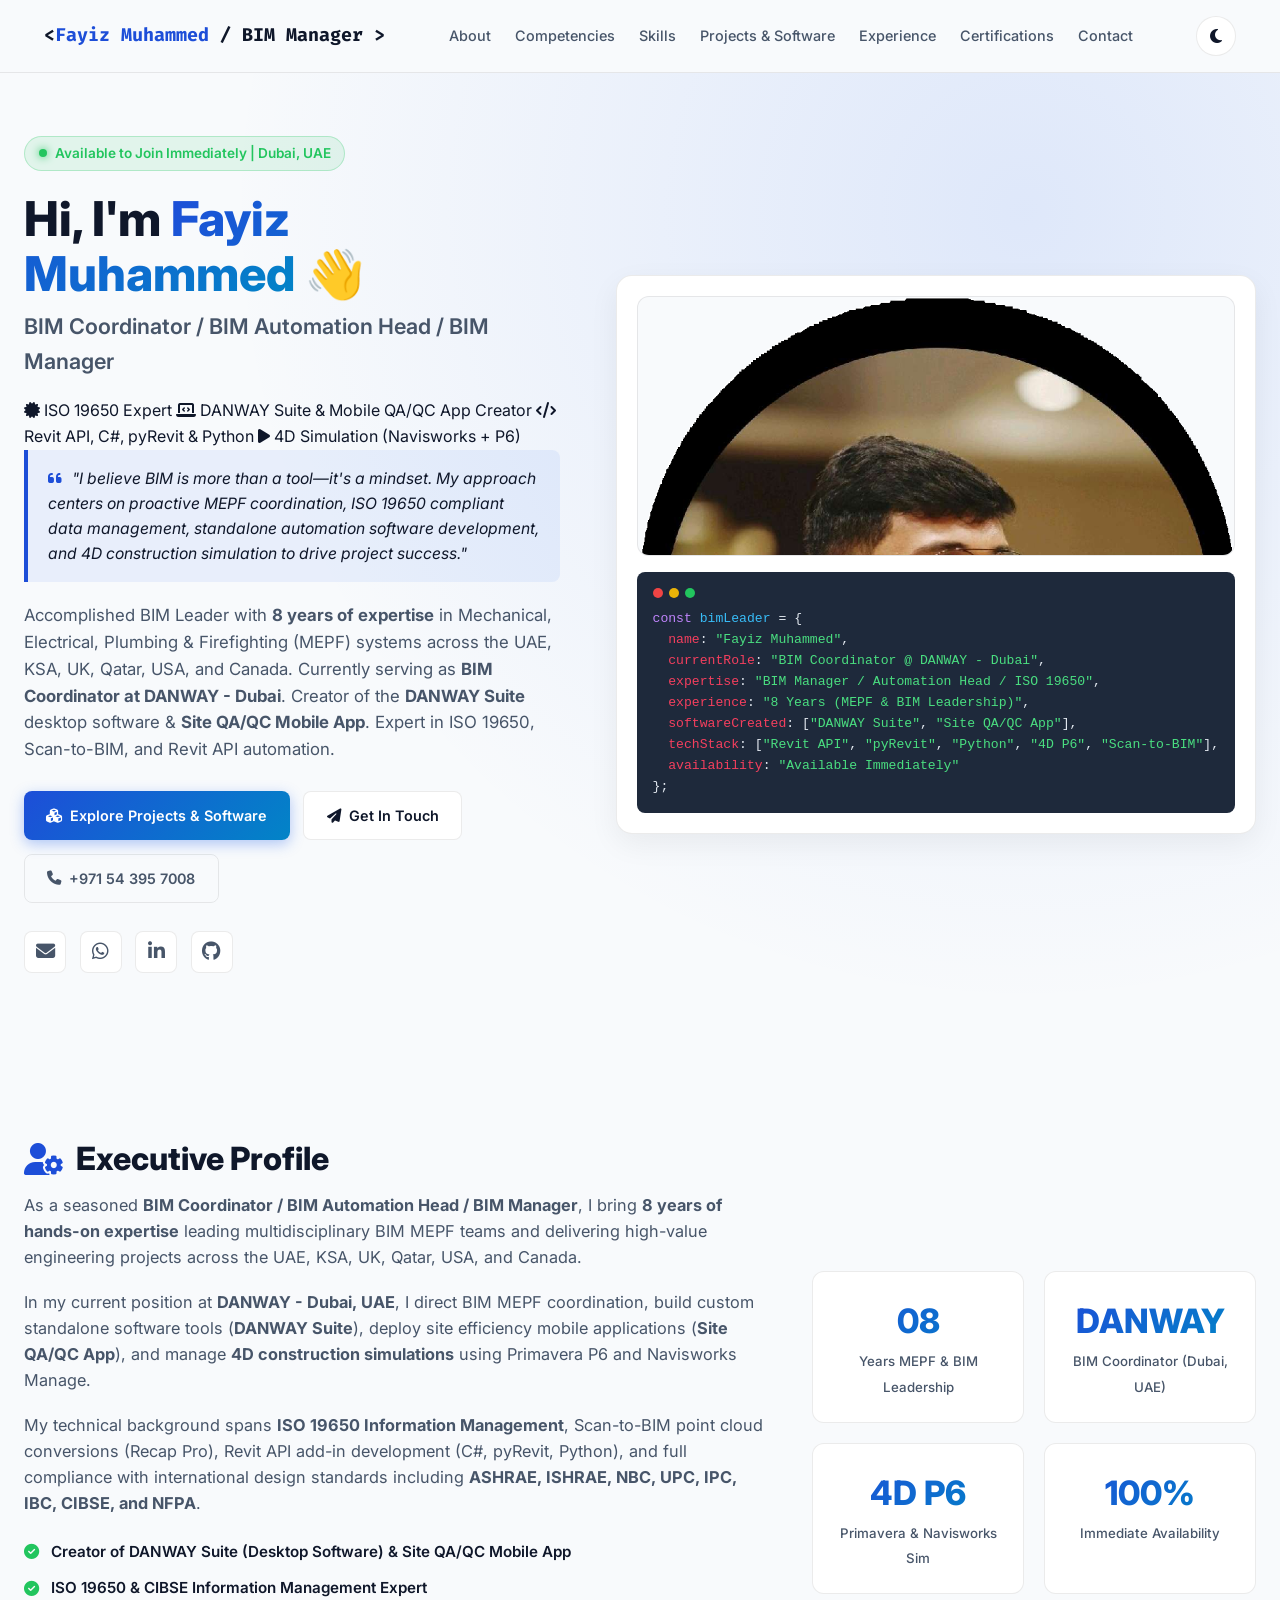
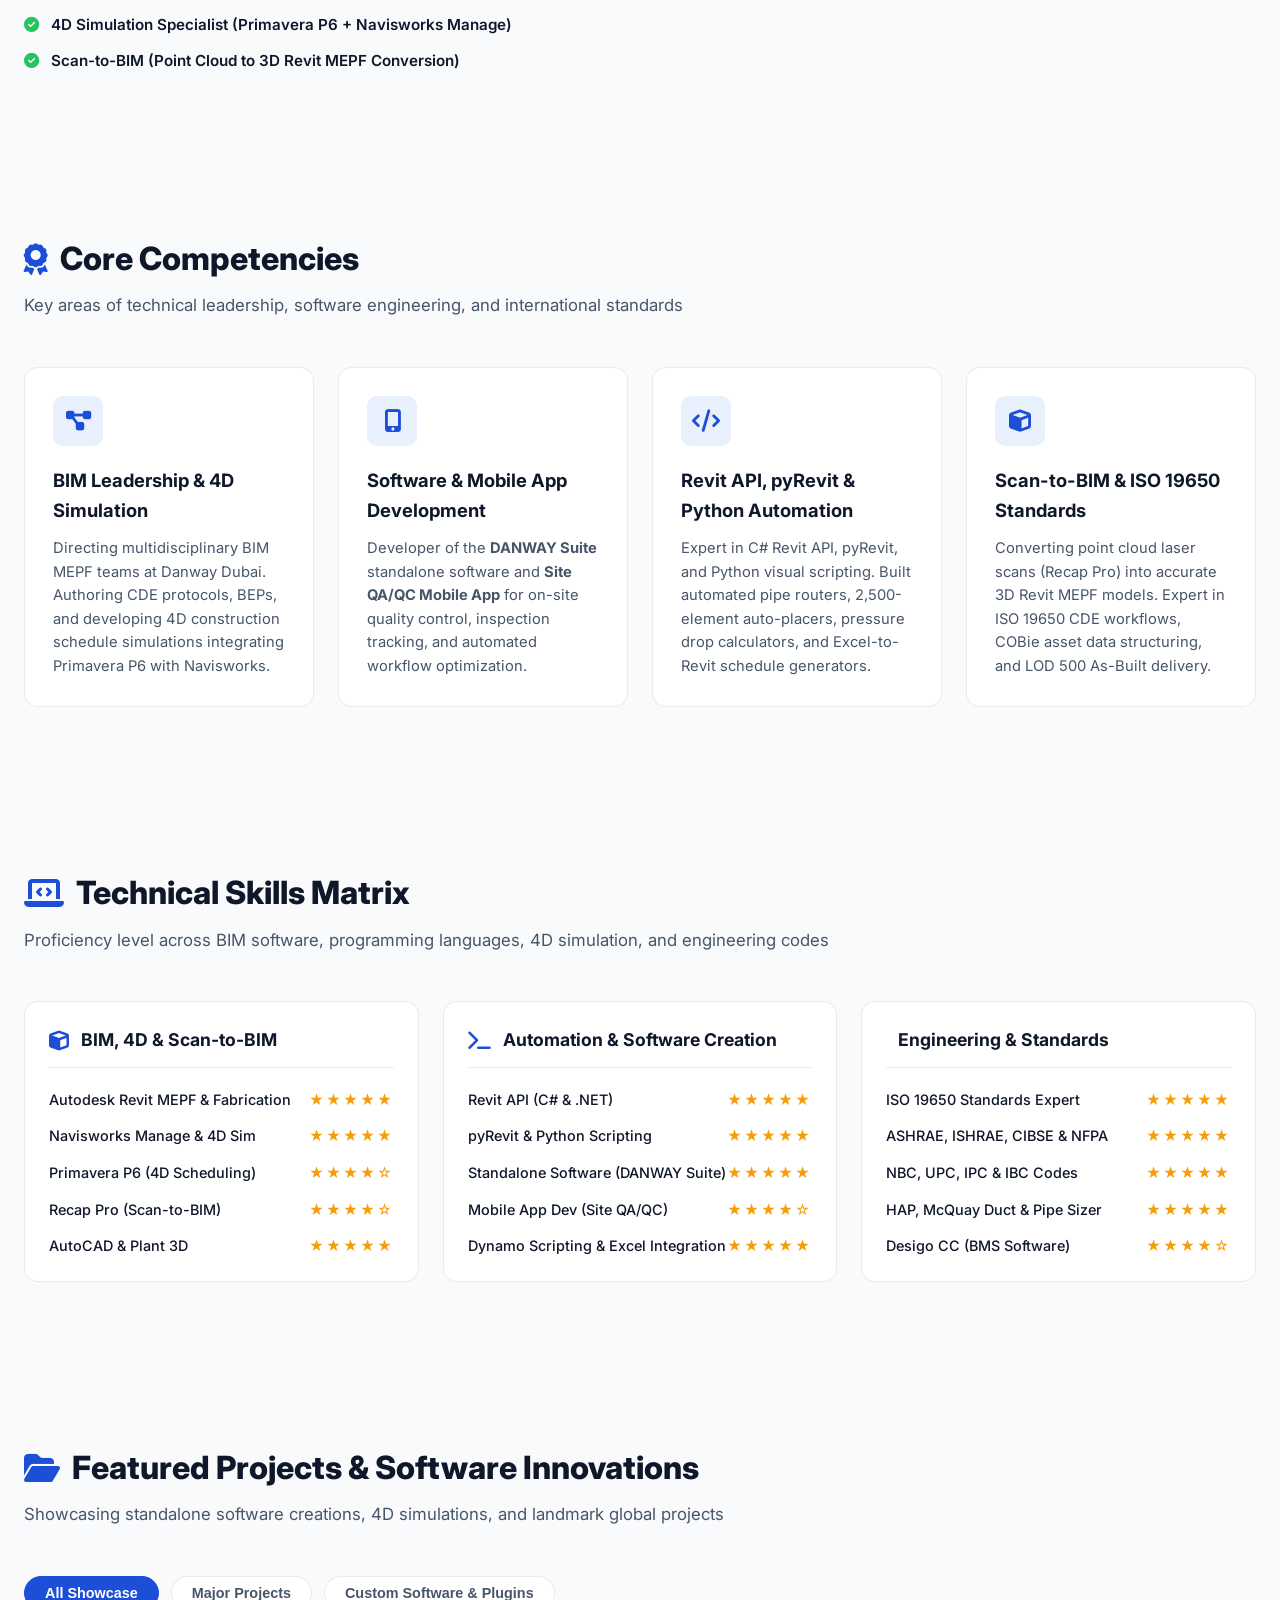
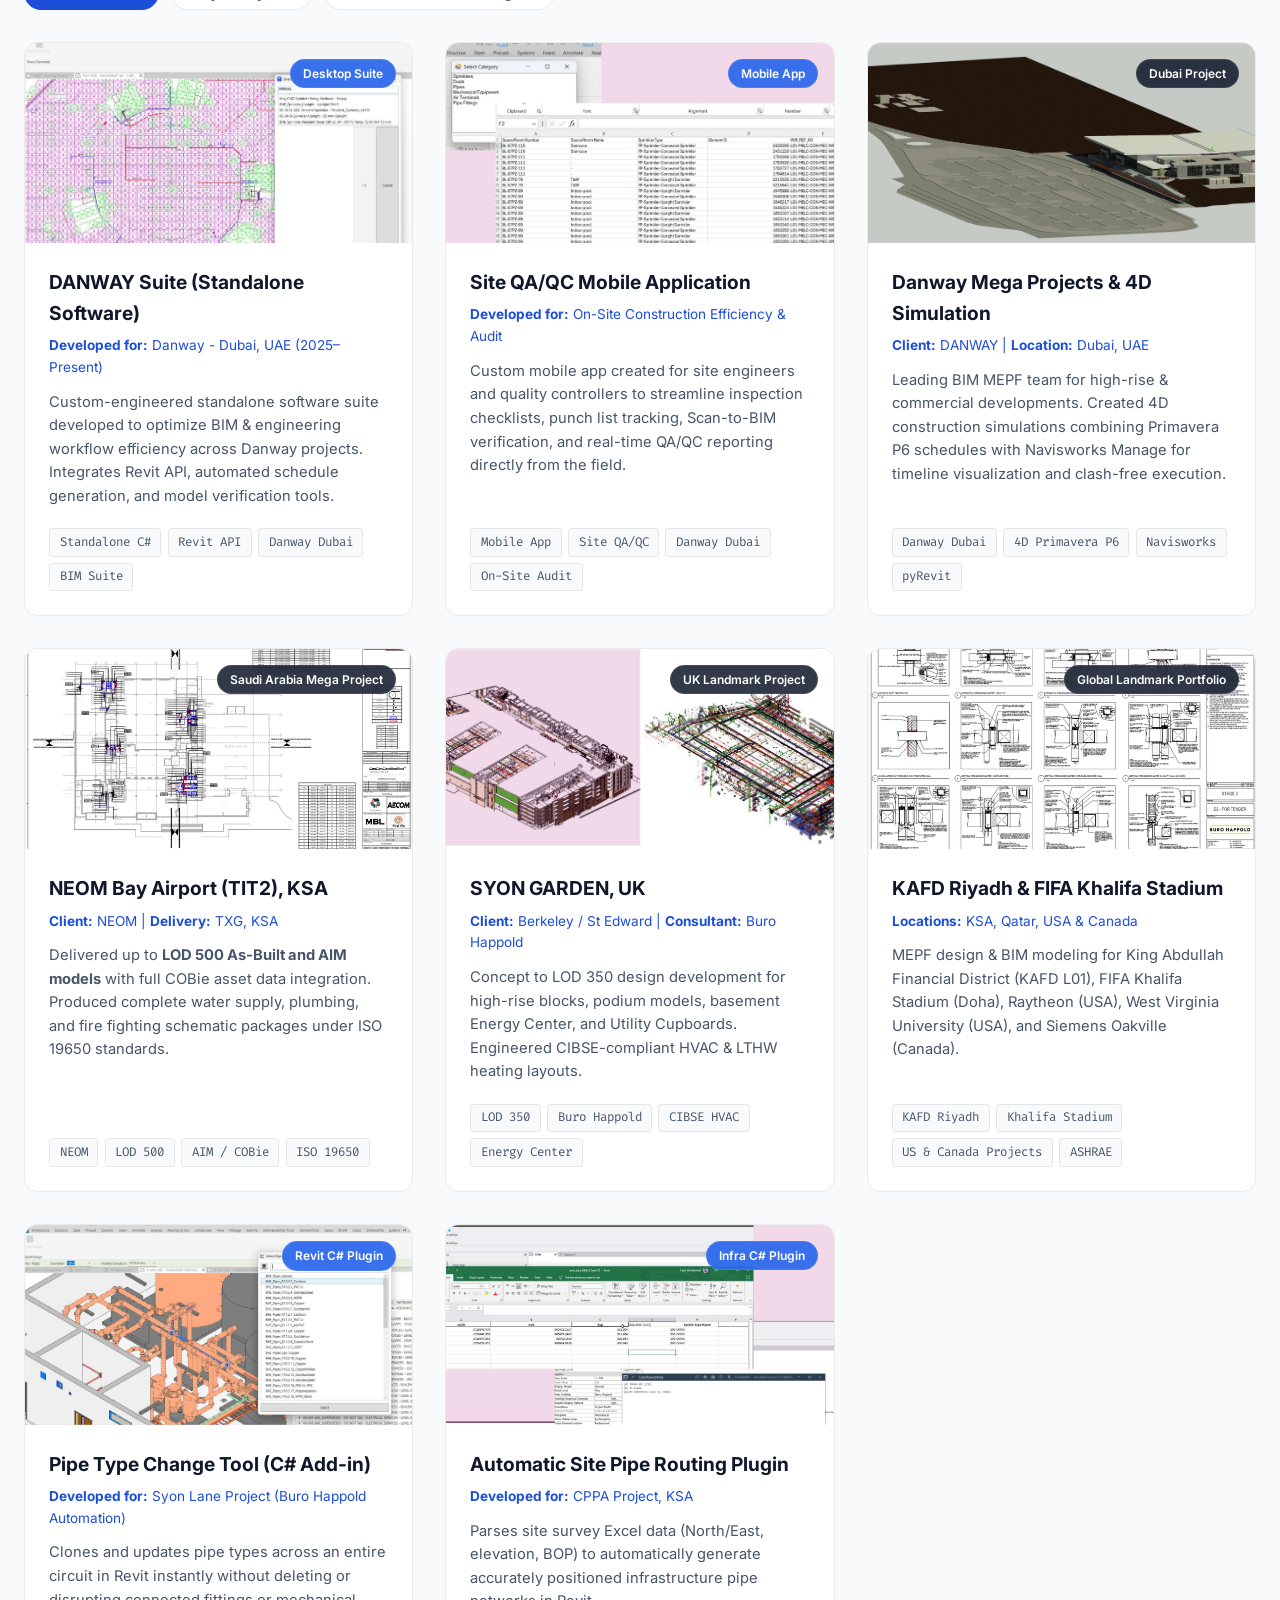
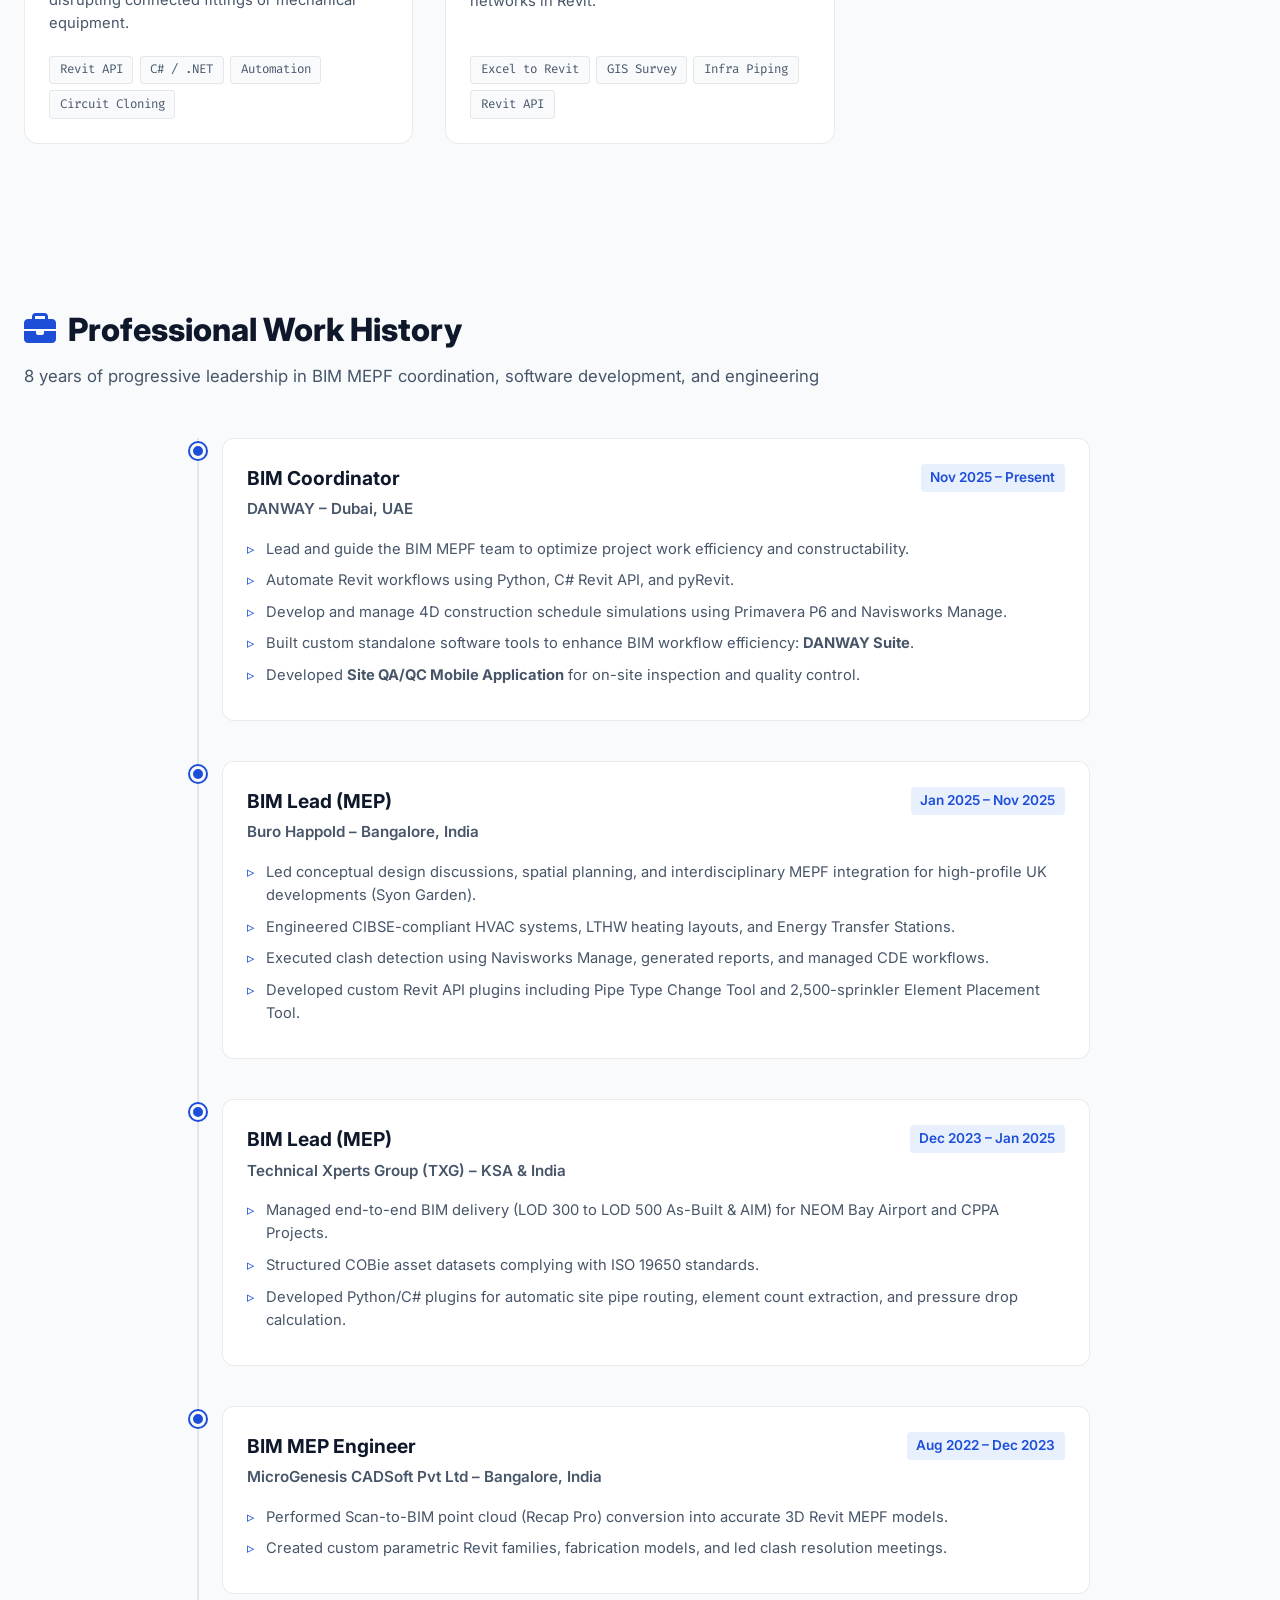
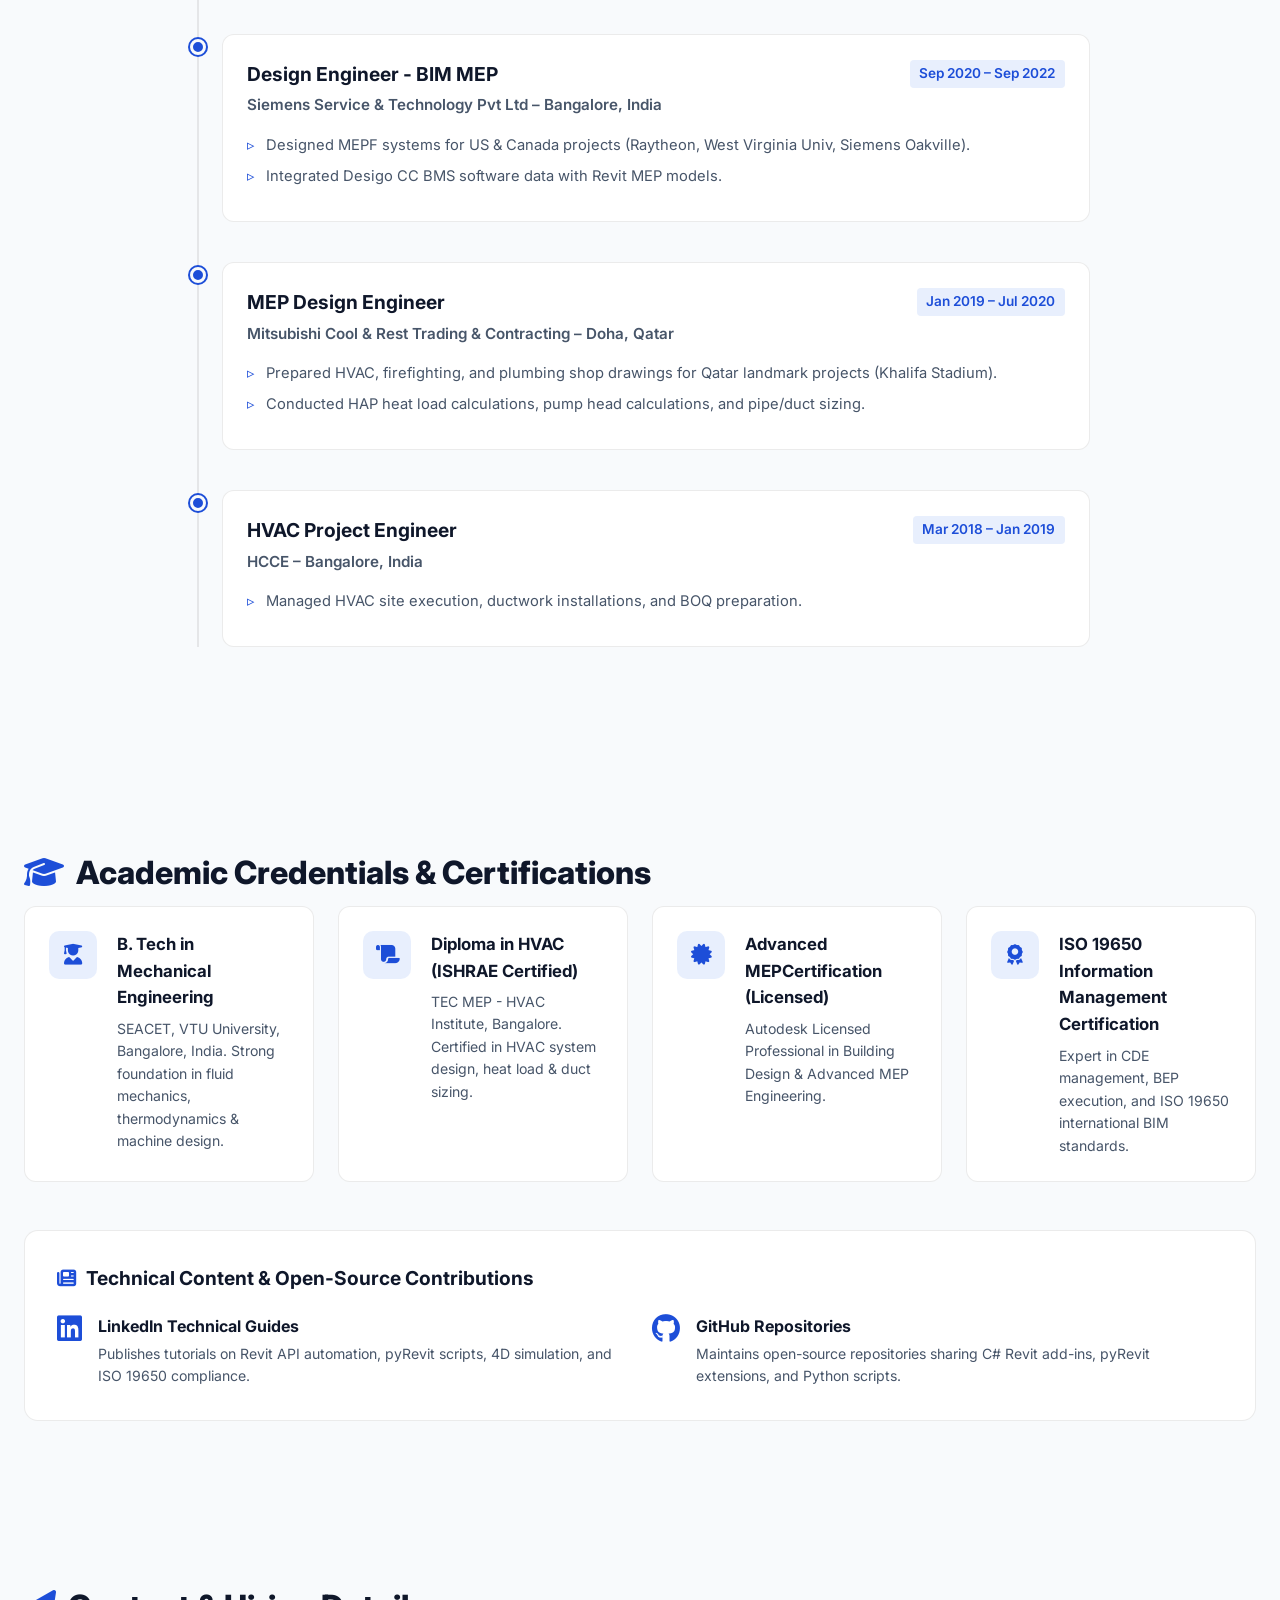
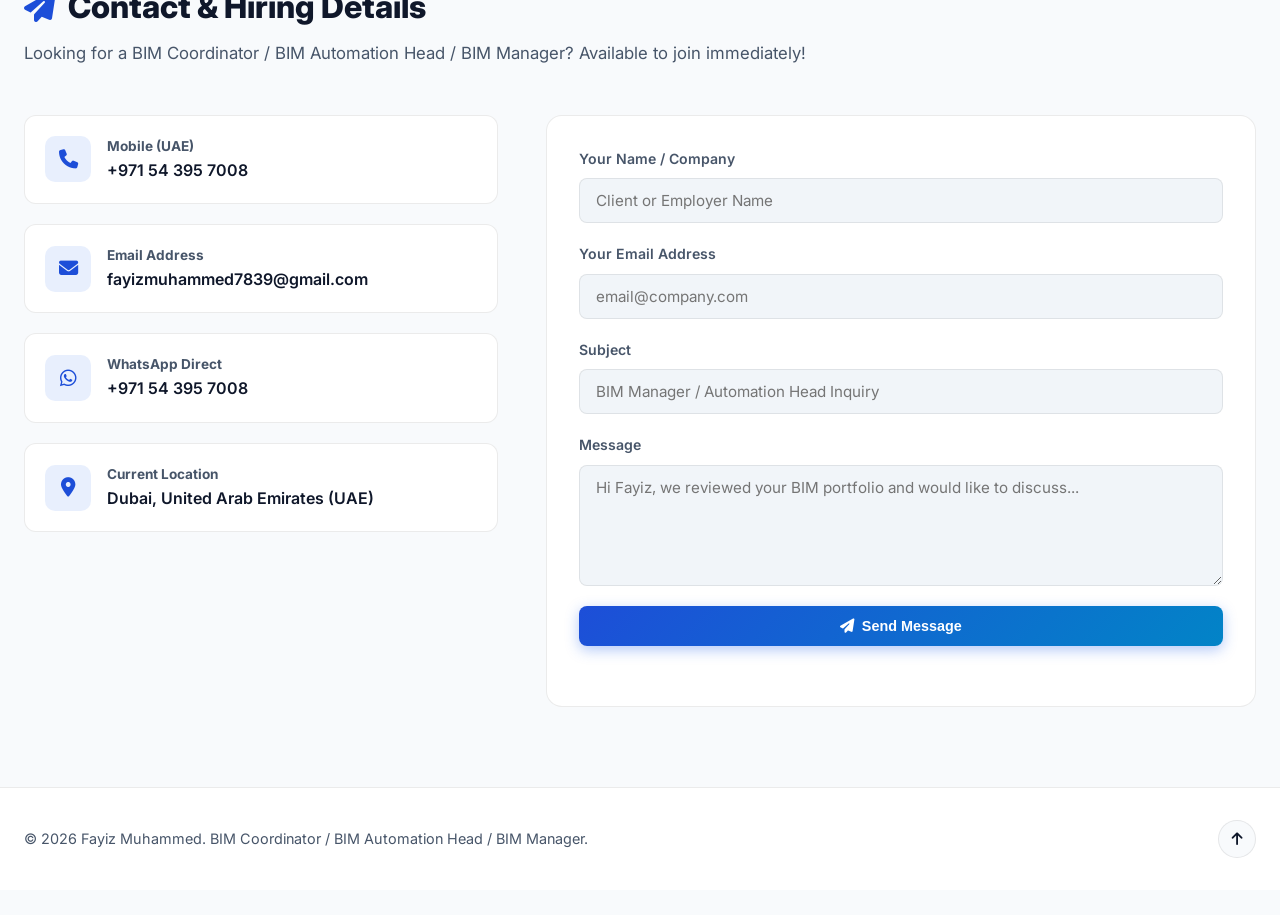
==== commit e60a84d7: "Add files via upload" ====
--- a/index.html
+++ b/index.html
@@ -80,7 +80,7 @@
             <div class="hero-avatar-container">
                 <div class="avatar-card">
                     <div class="avatar-image-box">
-                        <img src="images/image8_clean.png" alt="Fayiz Muhammed Profile" class="profile-img" onerror="this.onerror=null; this.src='images/image8.png';">
+                        <img src="images/fayiz_profile_perfect.png" alt="Fayiz Muhammed Profile" class="profile-img" onerror="this.onerror=null; this.src='images/image8.png';">
                     </div>
                     <div class="code-snippet-box">
                         <div class="window-controls">
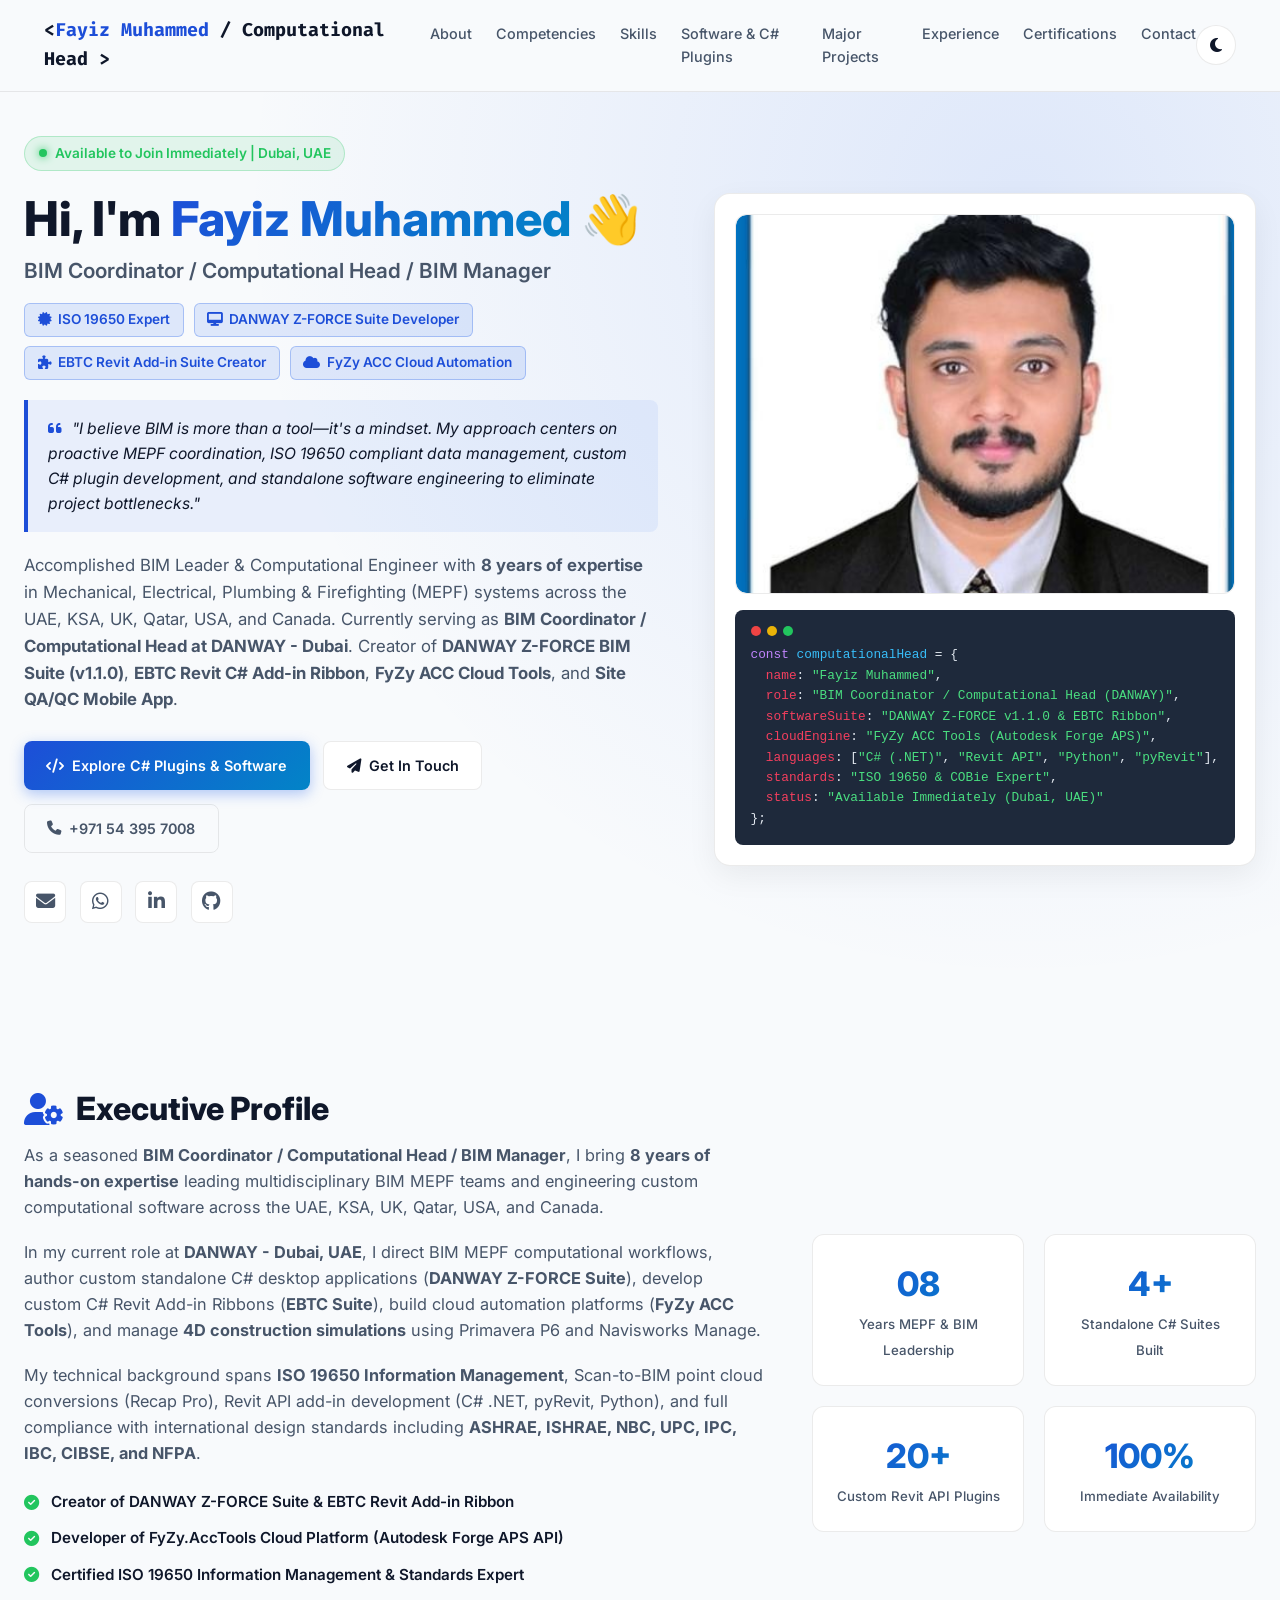
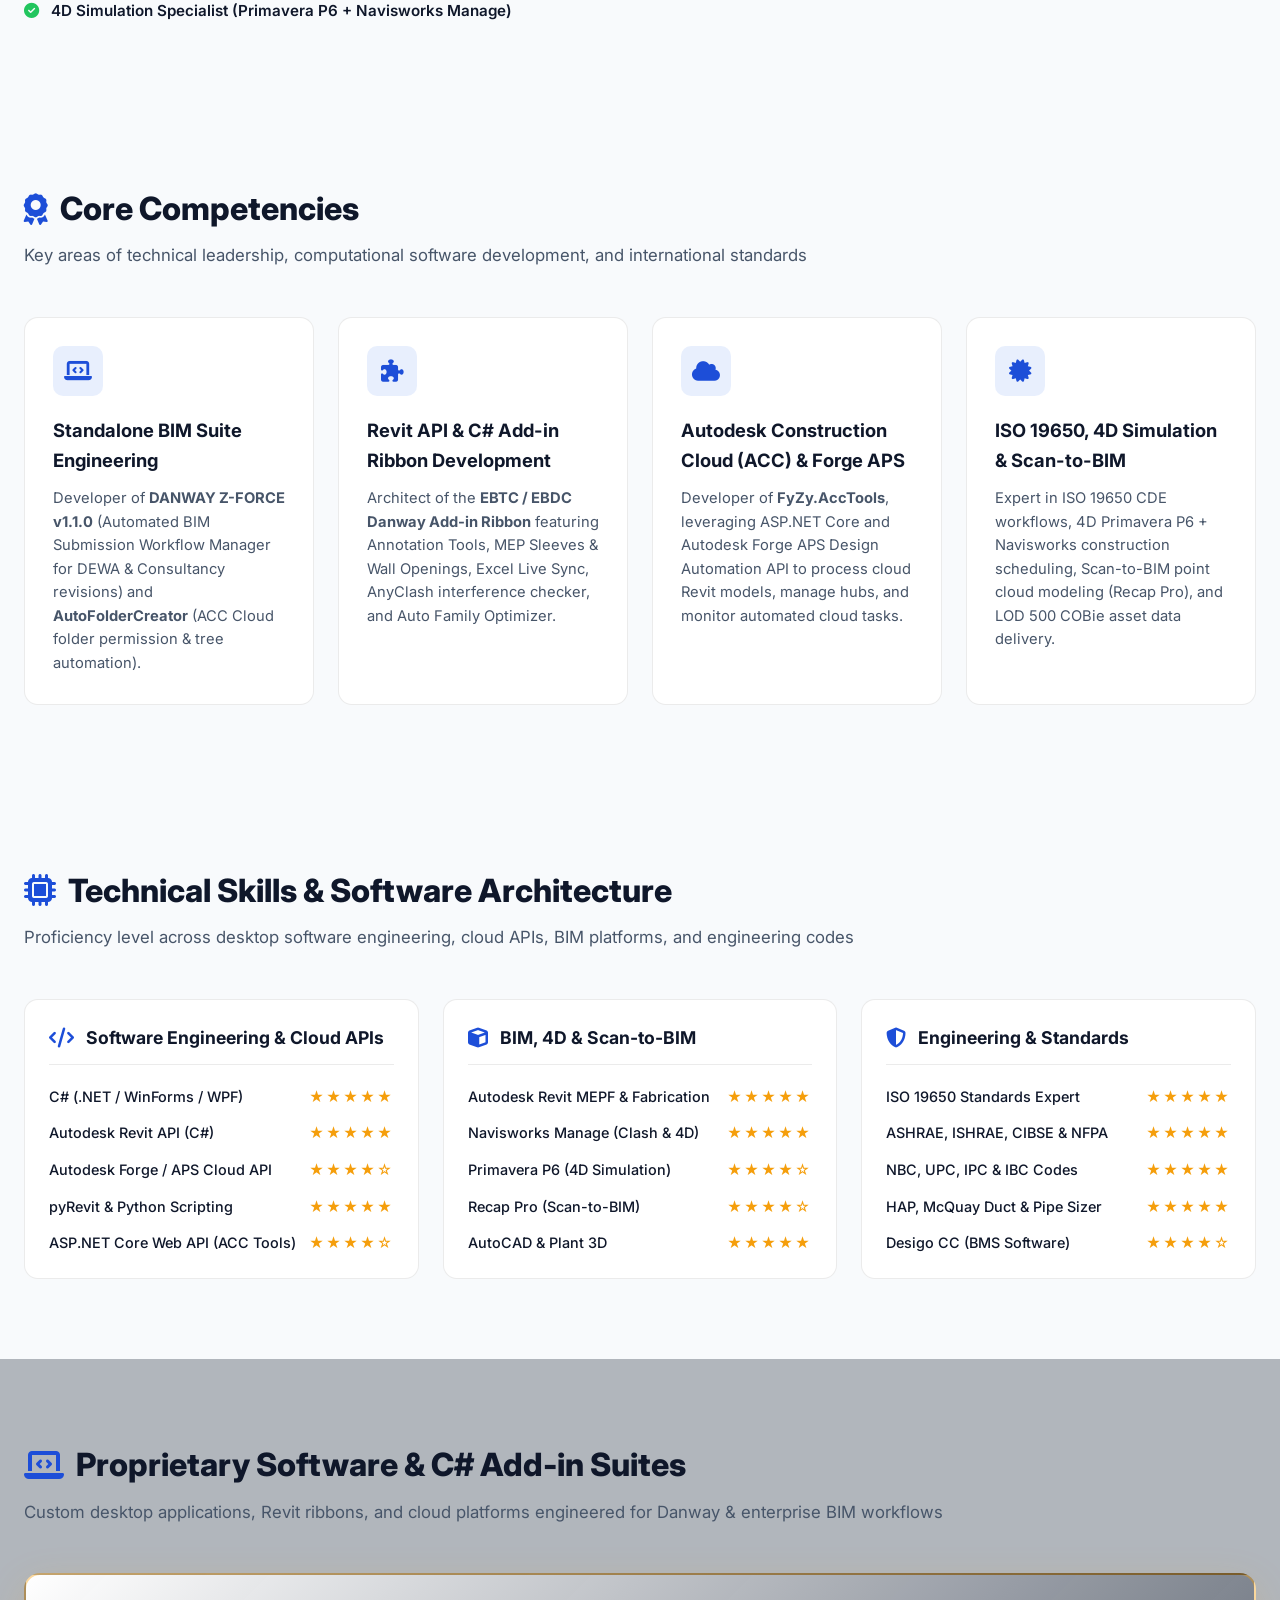
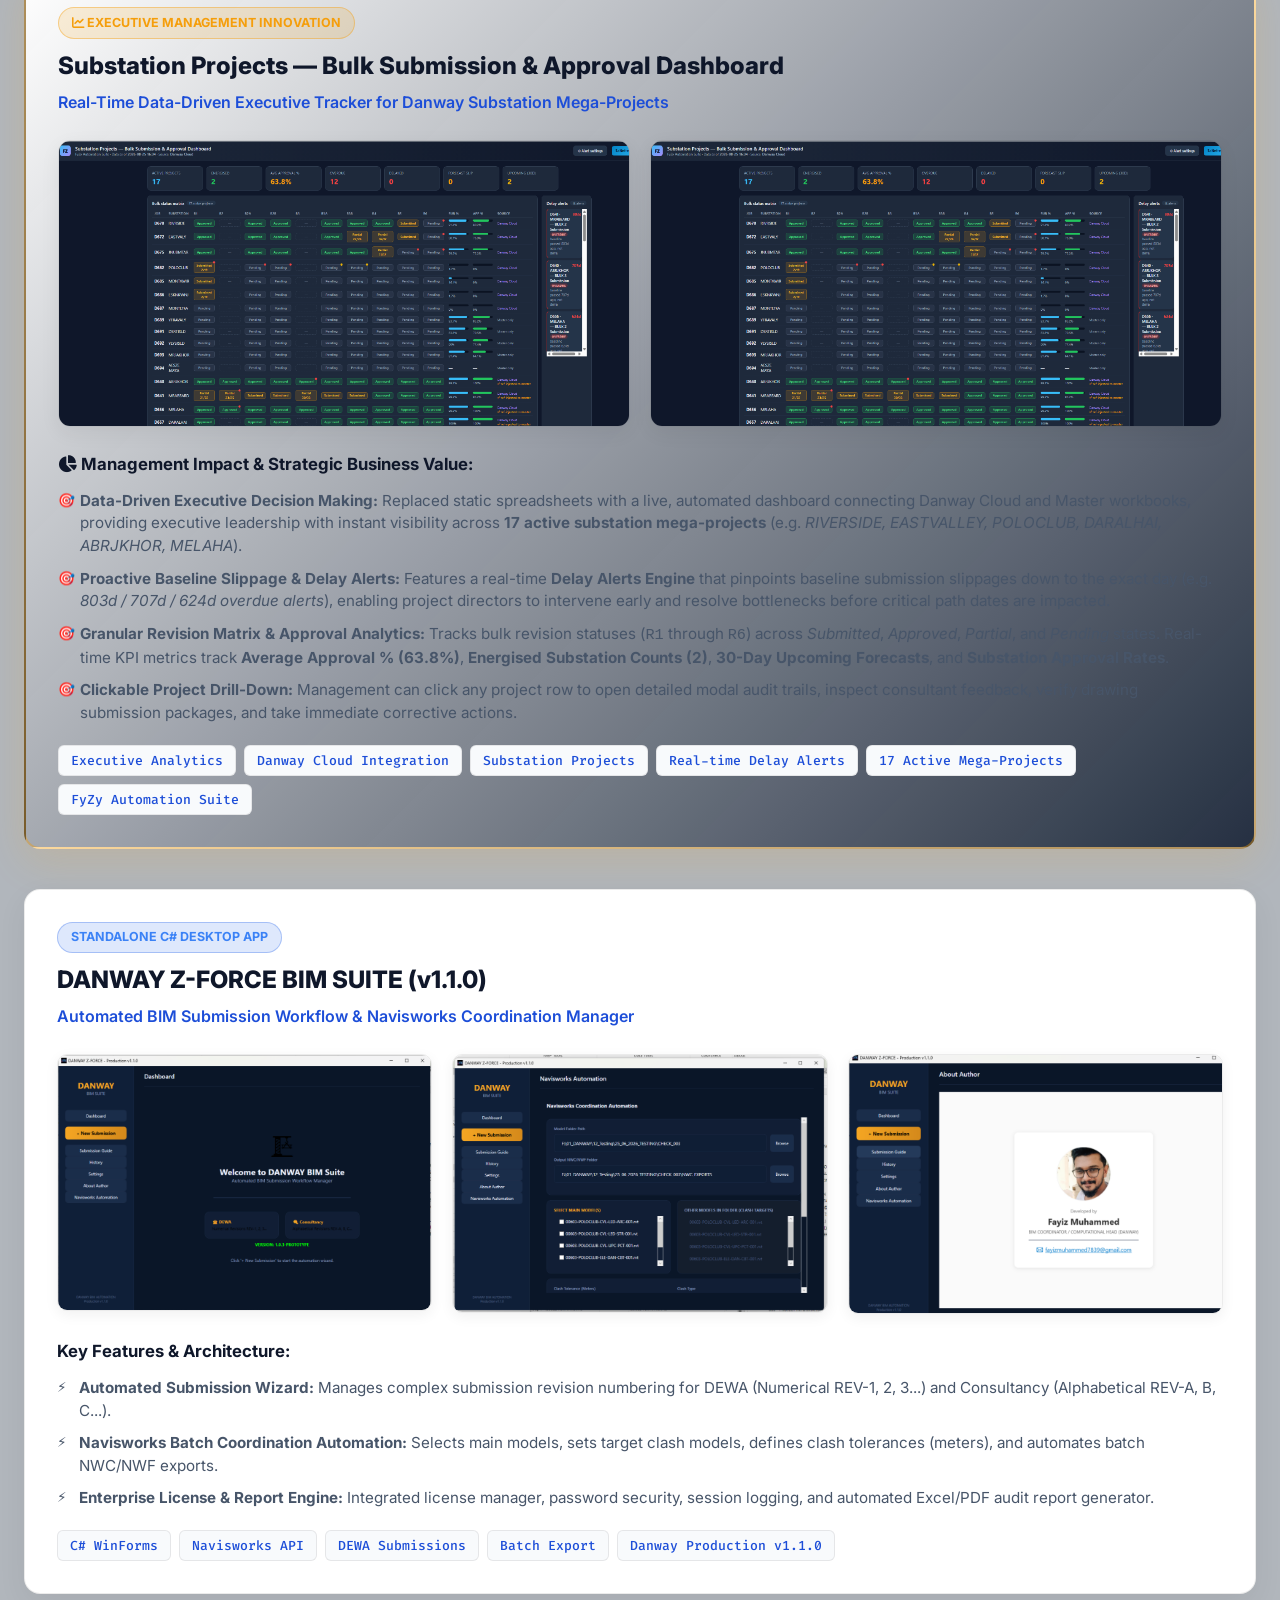
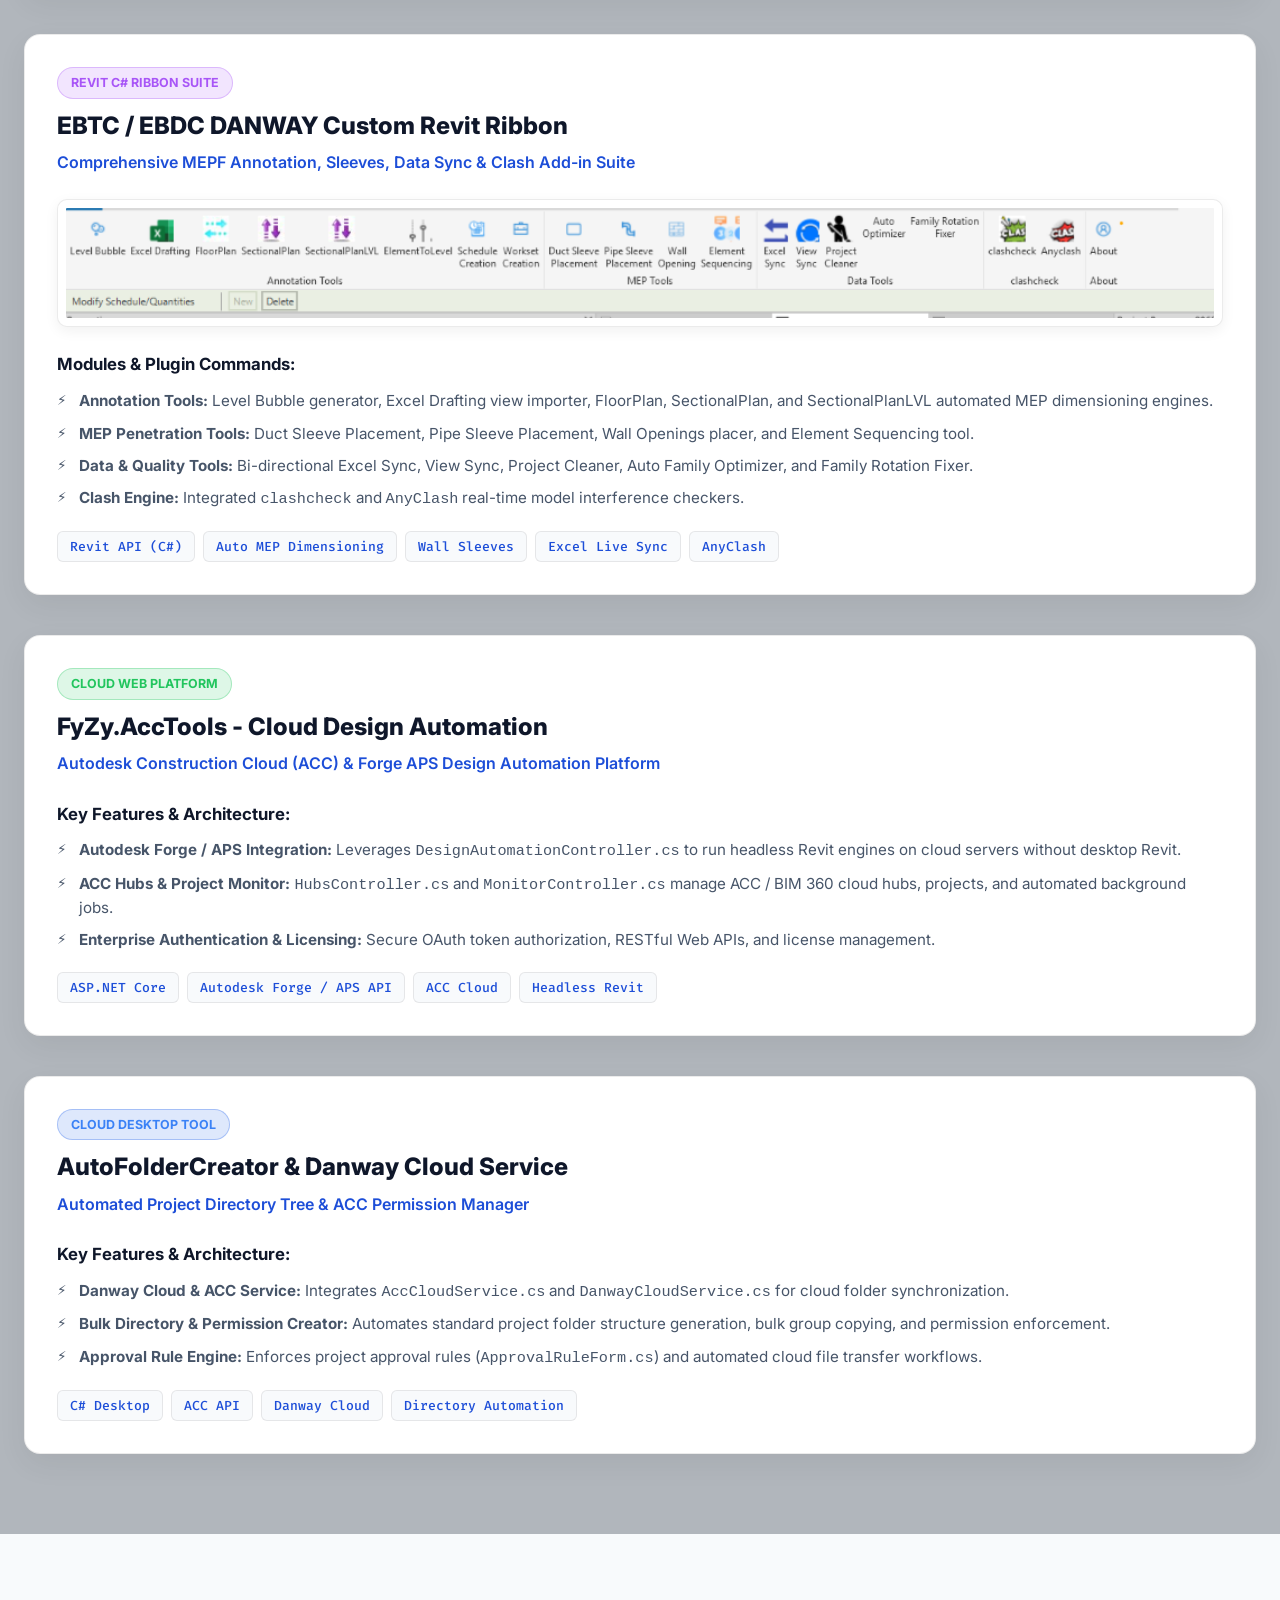
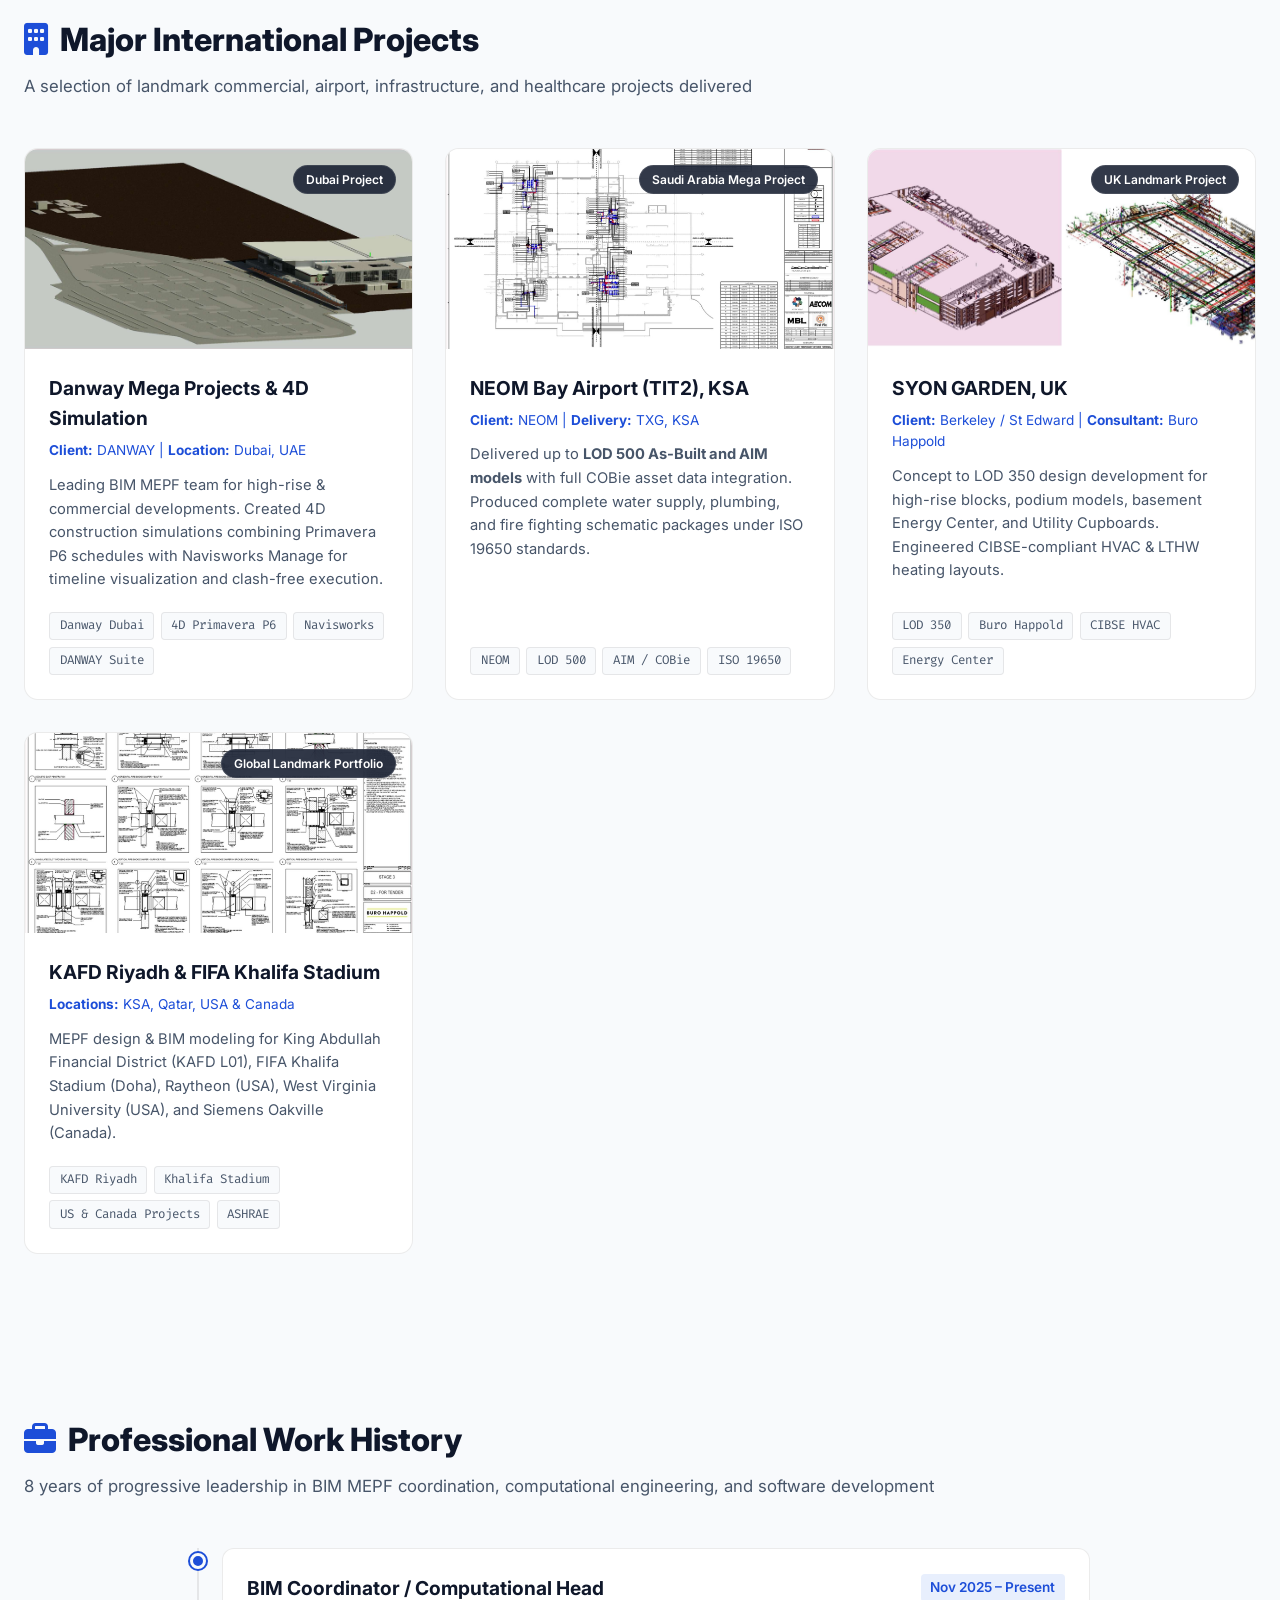
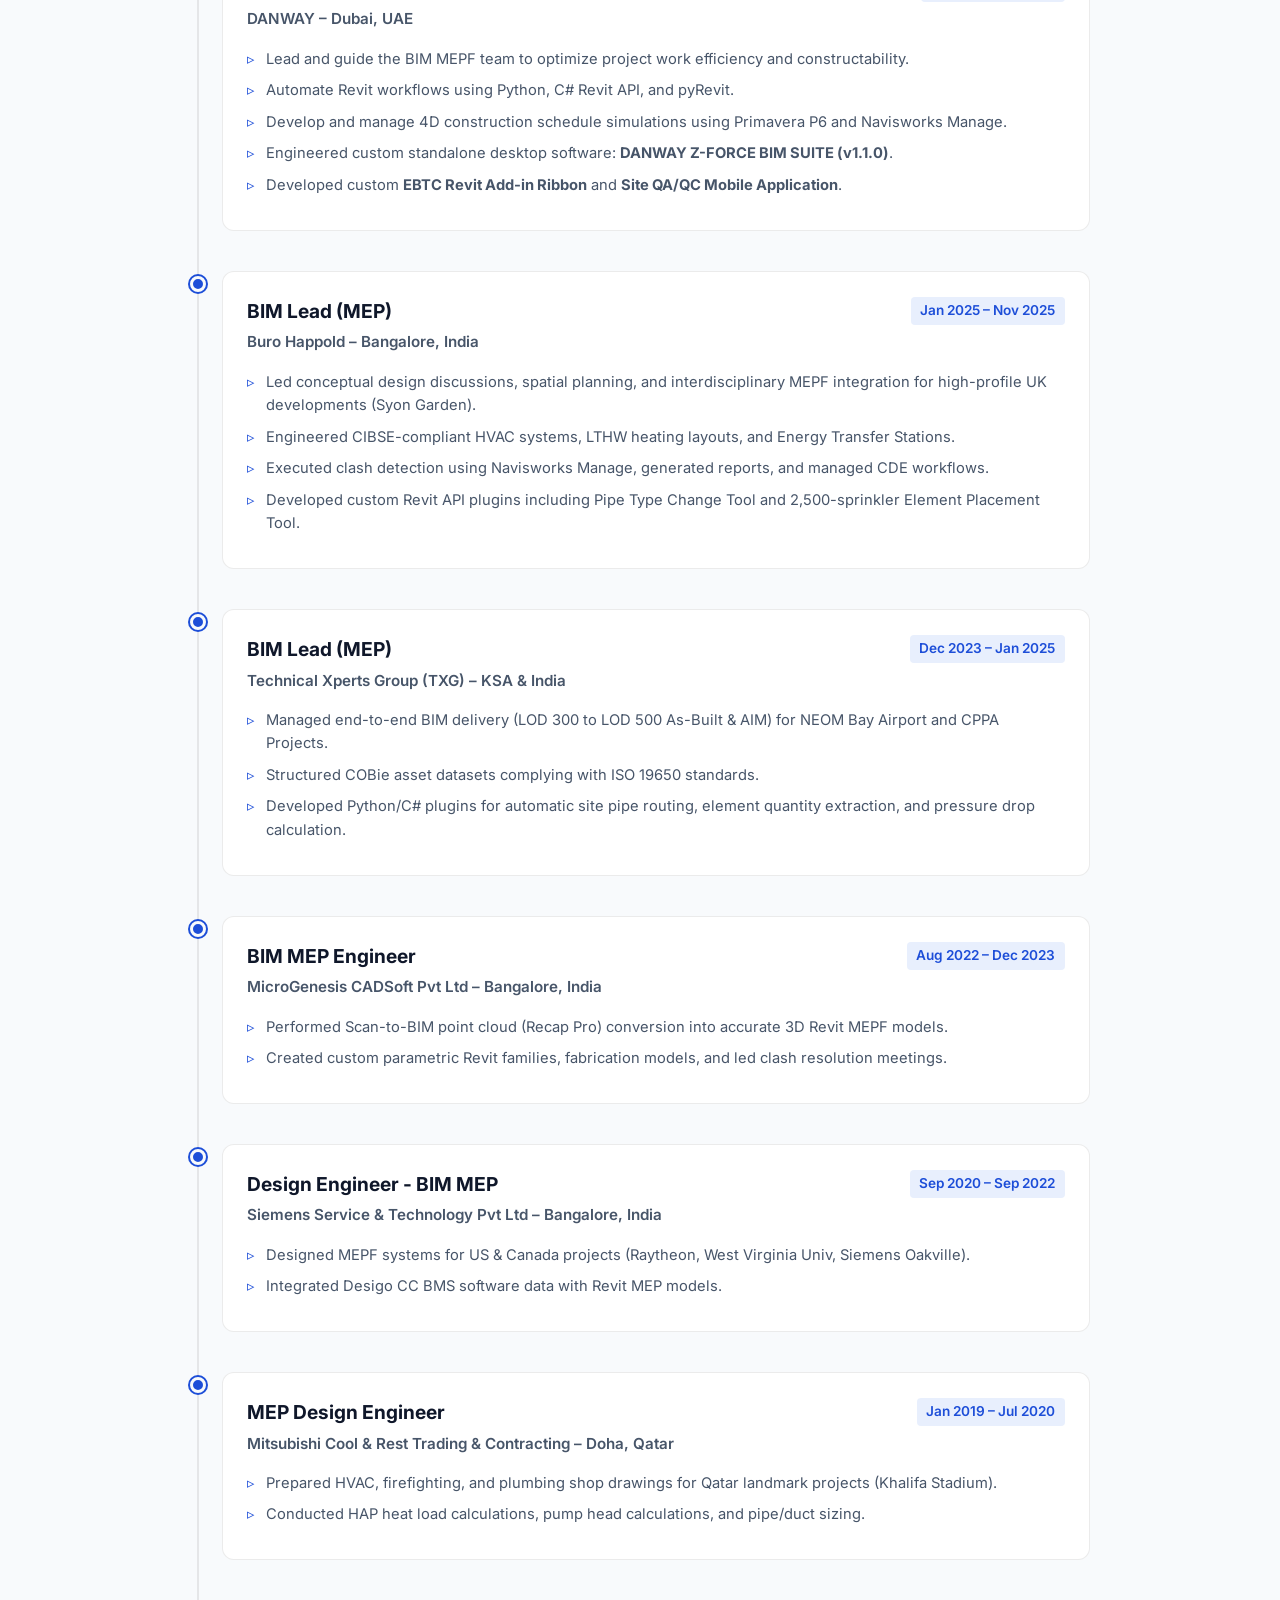
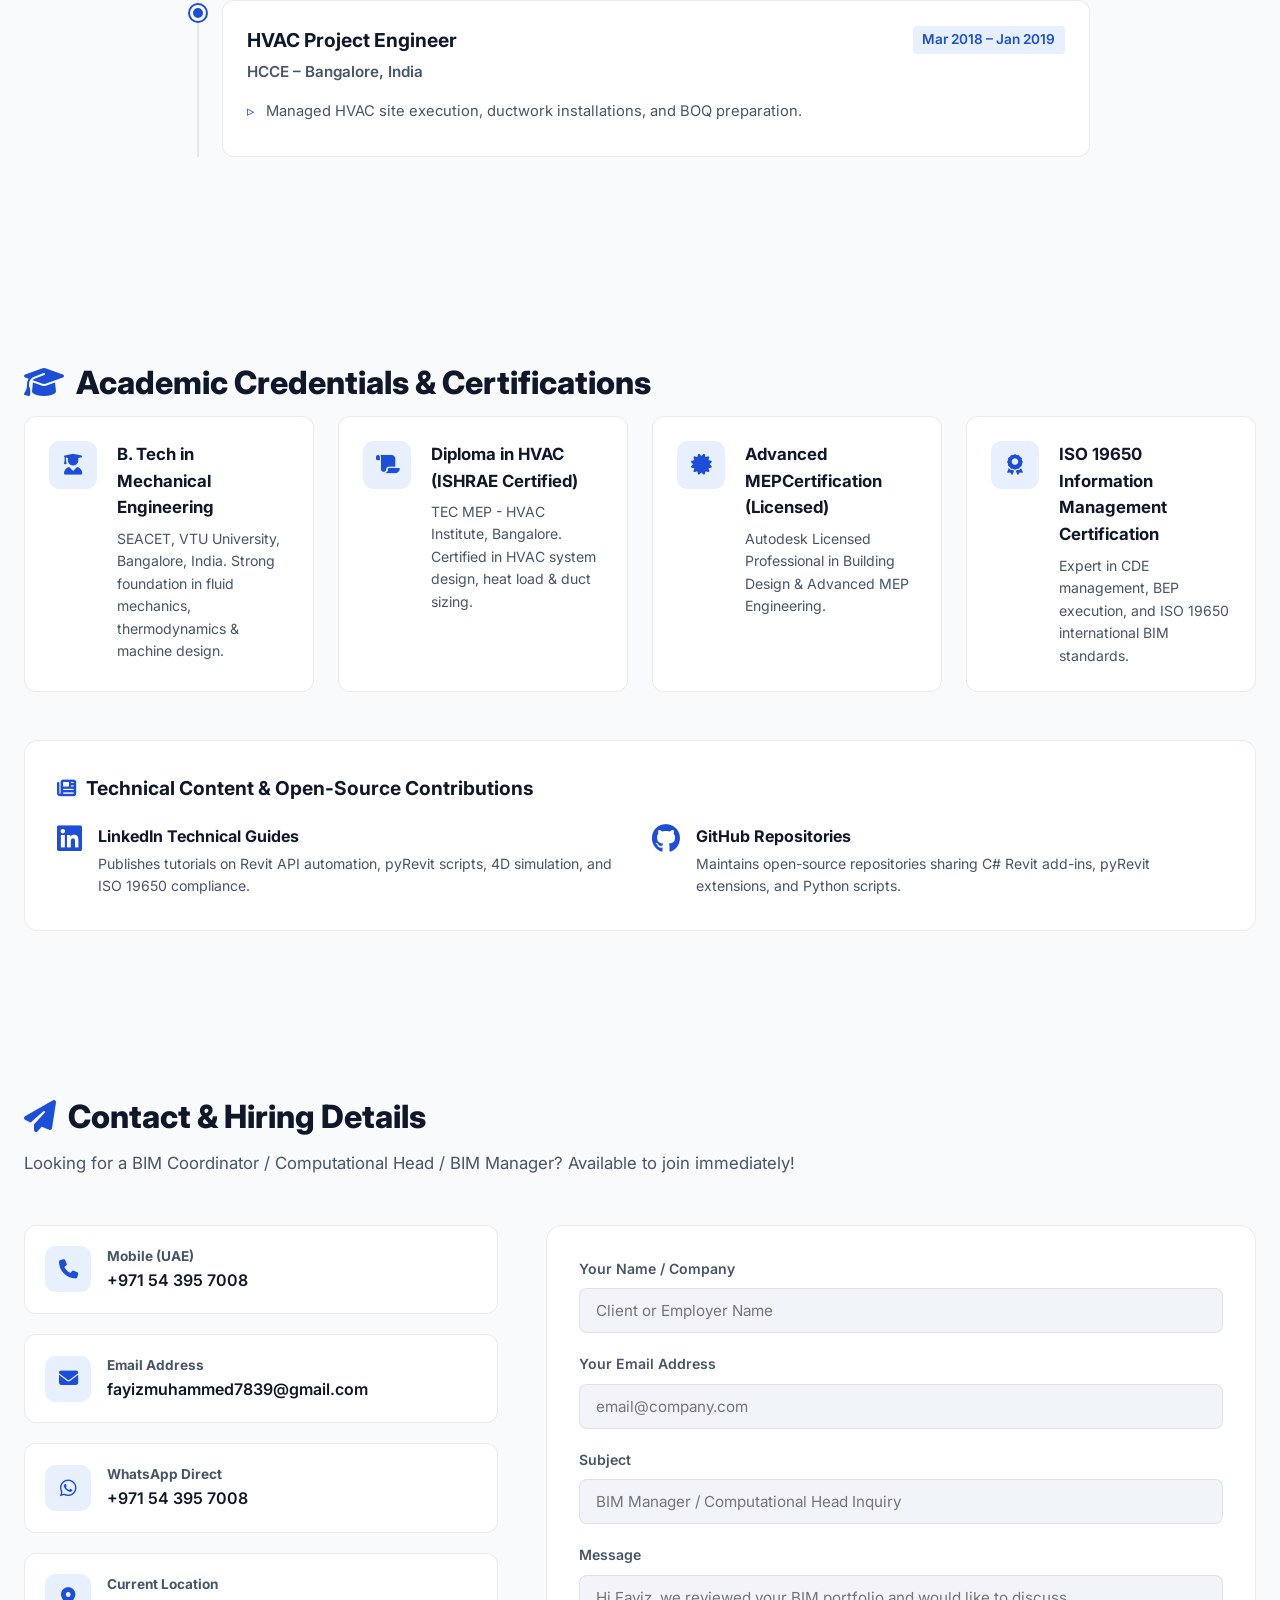
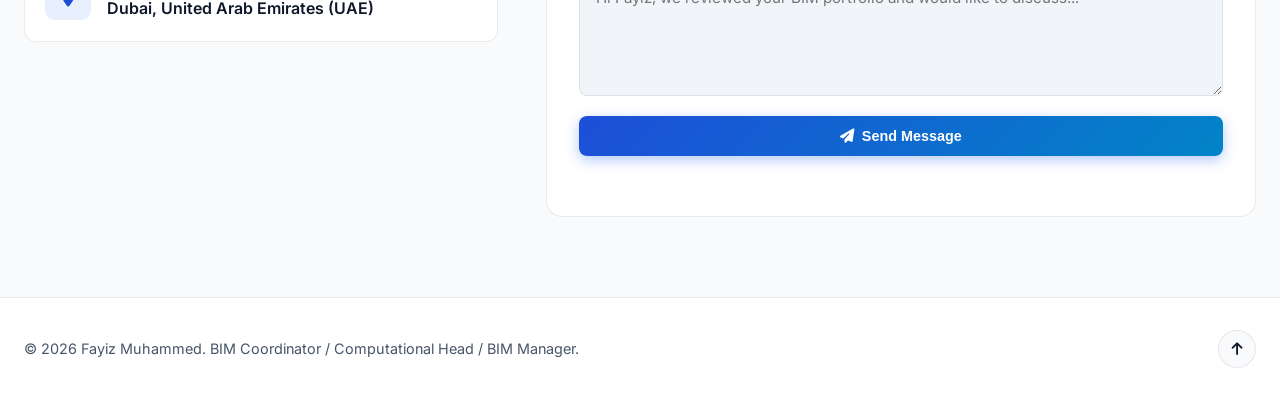
==== commit 971ddf5e: "Add files via upload" ====
--- a/index.html
+++ b/index.html
@@ -3,8 +3,8 @@
 <head>
     <meta charset="UTF-8">
     <meta name="viewport" content="width=device-width, initial-scale=1.0">
-    <title>Fayiz Muhammed | BIM Coordinator / BIM Automation Head / BIM Manager | ISO 19650 Expert</title>
-    <meta name="description" content="Official Portfolio of Fayiz Muhammed - BIM Coordinator at Danway Dubai, BIM Automation Head & BIM Manager. ISO 19650 Expert with 8 years experience across UAE, KSA, UK, Qatar, USA & Canada projects. Creator of DANWAY Suite & Site QA/QC Mobile App.">
+    <title>Fayiz Muhammed | BIM Coordinator / Computational Head / BIM Manager | ISO 19650 Expert</title>
+    <meta name="description" content="Official Portfolio of Fayiz Muhammed - BIM Coordinator & Computational Head at Danway Dubai, BIM Manager & ISO 19650 Expert. Developer of DANWAY Z-FORCE Suite, EBTC Revit Add-in Ribbon, FyZy ACC Tools, and Site QA/QC Mobile App.">
     <!-- Font Awesome Icons -->
     <link rel="stylesheet" href="https://cdnjs.cloudflare.com/ajax/libs/font-awesome/6.4.0/css/all.min.css">
     <!-- Google Fonts -->
@@ -18,13 +18,14 @@
     <!-- Navigation Bar -->
     <header class="navbar" id="navbar">
         <div class="nav-container">
-            <a href="#hero" class="nav-logo">&lt;<span class="highlight">Fayiz Muhammed</span> / BIM Manager &gt;</a>
+            <a href="#hero" class="nav-logo">&lt;<span class="highlight">Fayiz Muhammed</span> / Computational Head &gt;</a>
             
             <nav class="nav-links" id="nav-links">
                 <a href="#about" class="nav-item">About</a>
                 <a href="#competencies" class="nav-item">Competencies</a>
                 <a href="#skills" class="nav-item">Skills</a>
-                <a href="#projects" class="nav-item">Projects & Software</a>
+                <a href="#software" class="nav-item">Software & C# Plugins</a>
+                <a href="#projects" class="nav-item">Major Projects</a>
                 <a href="#experience" class="nav-item">Experience</a>
                 <a href="#education" class="nav-item">Certifications</a>
                 <a href="#contact" class="nav-item">Contact</a>
@@ -51,22 +52,22 @@
                 <h1 class="hero-title">
                     Hi, I'm <span class="text-gradient">Fayiz Muhammed</span> 👋
                 </h1>
-                <h2 class="hero-subtitle">BIM Coordinator / BIM Automation Head / BIM Manager</h2>
+                <h2 class="hero-subtitle">BIM Coordinator / Computational Head / BIM Manager</h2>
                 <div class="hero-tags">
                     <span class="hero-tag"><i class="fa-solid fa-certificate"></i> ISO 19650 Expert</span>
-                    <span class="hero-tag"><i class="fa-solid fa-laptop-code"></i> DANWAY Suite & Mobile QA/QC App Creator</span>
-                    <span class="hero-tag"><i class="fa-solid fa-code"></i> Revit API, C#, pyRevit & Python</span>
-                    <span class="hero-tag"><i class="fa-solid fa-play"></i> 4D Simulation (Navisworks + P6)</span>
+                    <span class="hero-tag"><i class="fa-solid fa-desktop"></i> DANWAY Z-FORCE Suite Developer</span>
+                    <span class="hero-tag"><i class="fa-solid fa-puzzle-piece"></i> EBTC Revit Add-in Suite Creator</span>
+                    <span class="hero-tag"><i class="fa-solid fa-cloud"></i> FyZy ACC Cloud Automation</span>
                 </div>
                 <p class="hero-quote">
                     <i class="fa-solid fa-quote-left quote-icon"></i>
-                    <em>"I believe BIM is more than a tool—it's a mindset. My approach centers on proactive MEPF coordination, ISO 19650 compliant data management, standalone automation software development, and 4D construction simulation to drive project success."</em>
+                    <em>"I believe BIM is more than a tool—it's a mindset. My approach centers on proactive MEPF coordination, ISO 19650 compliant data management, custom C# plugin development, and standalone software engineering to eliminate project bottlenecks."</em>
                 </p>
                 <p class="hero-description">
-                    Accomplished BIM Leader with <strong>8 years of expertise</strong> in Mechanical, Electrical, Plumbing & Firefighting (MEPF) systems across the UAE, KSA, UK, Qatar, USA, and Canada. Currently serving as <strong>BIM Coordinator at DANWAY - Dubai</strong>. Creator of the <strong>DANWAY Suite</strong> desktop software & <strong>Site QA/QC Mobile App</strong>. Expert in ISO 19650, Scan-to-BIM, and Revit API automation.
+                    Accomplished BIM Leader & Computational Engineer with <strong>8 years of expertise</strong> in Mechanical, Electrical, Plumbing & Firefighting (MEPF) systems across the UAE, KSA, UK, Qatar, USA, and Canada. Currently serving as <strong>BIM Coordinator / Computational Head at DANWAY - Dubai</strong>. Creator of <strong>DANWAY Z-FORCE BIM Suite (v1.1.0)</strong>, <strong>EBTC Revit C# Add-in Ribbon</strong>, <strong>FyZy ACC Cloud Tools</strong>, and <strong>Site QA/QC Mobile App</strong>.
                 </p>
                 <div class="hero-cta-buttons">
-                    <a href="#projects" class="btn btn-primary"><i class="fa-solid fa-cubes"></i> Explore Projects & Software</a>
+                    <a href="#software" class="btn btn-primary"><i class="fa-solid fa-code"></i> Explore C# Plugins & Software</a>
                     <a href="#contact" class="btn btn-secondary"><i class="fa-solid fa-paper-plane"></i> Get In Touch</a>
                     <a href="tel:+971543957008" class="btn btn-outline"><i class="fa-solid fa-phone"></i> +971 54 395 7008</a>
                 </div>
@@ -80,7 +81,7 @@
             <div class="hero-avatar-container">
                 <div class="avatar-card">
                     <div class="avatar-image-box">
-                        <img src="images/fayiz_profile_perfect.png" alt="Fayiz Muhammed Profile" class="profile-img" onerror="this.onerror=null; this.src='images/image8.png';">
+                        <img src="images/fayiz_headshot_full.jpg" alt="Fayiz Muhammed Profile" class="profile-img" onerror="this.onerror=null; this.src='images/image8.png';">
                     </div>
                     <div class="code-snippet-box">
                         <div class="window-controls">
@@ -88,14 +89,14 @@
                             <span class="dot yellow"></span>
                             <span class="dot green"></span>
                         </div>
-                        <pre><code><span class="kwd">const</span> <span class="var">bimLeader</span> = {
+                        <pre><code><span class="kwd">const</span> <span class="var">computationalHead</span> = {
   <span class="prop">name</span>: <span class="str">"Fayiz Muhammed"</span>,
-  <span class="prop">currentRole</span>: <span class="str">"BIM Coordinator @ DANWAY - Dubai"</span>,
-  <span class="prop">expertise</span>: <span class="str">"BIM Manager / Automation Head / ISO 19650"</span>,
-  <span class="prop">experience</span>: <span class="str">"8 Years (MEPF & BIM Leadership)"</span>,
-  <span class="prop">softwareCreated</span>: [<span class="str">"DANWAY Suite"</span>, <span class="str">"Site QA/QC App"</span>],
-  <span class="prop">techStack</span>: [<span class="str">"Revit API"</span>, <span class="str">"pyRevit"</span>, <span class="str">"Python"</span>, <span class="str">"4D P6"</span>, <span class="str">"Scan-to-BIM"</span>],
-  <span class="prop">availability</span>: <span class="str">"Available Immediately"</span>
+  <span class="prop">role</span>: <span class="str">"BIM Coordinator / Computational Head (DANWAY)"</span>,
+  <span class="prop">softwareSuite</span>: <span class="str">"DANWAY Z-FORCE v1.1.0 & EBTC Ribbon"</span>,
+  <span class="prop">cloudEngine</span>: <span class="str">"FyZy ACC Tools (Autodesk Forge APS)"</span>,
+  <span class="prop">languages</span>: [<span class="str">"C# (.NET)"</span>, <span class="str">"Revit API"</span>, <span class="str">"Python"</span>, <span class="str">"pyRevit"</span>],
+  <span class="prop">standards</span>: <span class="str">"ISO 19650 & COBie Expert"</span>,
+  <span class="prop">status</span>: <span class="str">"Available Immediately (Dubai, UAE)"</span>
 };</code></pre>
                     </div>
                 </div>
@@ -110,26 +111,26 @@
             <div class="about-grid">
                 <div class="about-text">
                     <p>
-                        As a seasoned <strong>BIM Coordinator / BIM Automation Head / BIM Manager</strong>, I bring <strong>8 years of hands-on expertise</strong> leading multidisciplinary BIM MEPF teams and delivering high-value engineering projects across the UAE, KSA, UK, Qatar, USA, and Canada.
+                        As a seasoned <strong>BIM Coordinator / Computational Head / BIM Manager</strong>, I bring <strong>8 years of hands-on expertise</strong> leading multidisciplinary BIM MEPF teams and engineering custom computational software across the UAE, KSA, UK, Qatar, USA, and Canada.
                     </p>
                     <p>
-                        In my current position at <strong>DANWAY - Dubai, UAE</strong>, I direct BIM MEPF coordination, build custom standalone software tools (<strong>DANWAY Suite</strong>), deploy site efficiency mobile applications (<strong>Site QA/QC App</strong>), and manage <strong>4D construction simulations</strong> using Primavera P6 and Navisworks Manage.
+                        In my current role at <strong>DANWAY - Dubai, UAE</strong>, I direct BIM MEPF computational workflows, author custom standalone C# desktop applications (<strong>DANWAY Z-FORCE Suite</strong>), develop custom C# Revit Add-in Ribbons (<strong>EBTC Suite</strong>), build cloud automation platforms (<strong>FyZy ACC Tools</strong>), and manage <strong>4D construction simulations</strong> using Primavera P6 and Navisworks Manage.
                     </p>
                     <p>
-                        My technical background spans <strong>ISO 19650 Information Management</strong>, Scan-to-BIM point cloud conversions (Recap Pro), Revit API add-in development (C#, pyRevit, Python), and full compliance with international design standards including <strong>ASHRAE, ISHRAE, NBC, UPC, IPC, IBC, CIBSE, and NFPA</strong>.
+                        My technical background spans <strong>ISO 19650 Information Management</strong>, Scan-to-BIM point cloud conversions (Recap Pro), Revit API add-in development (C# .NET, pyRevit, Python), and full compliance with international design standards including <strong>ASHRAE, ISHRAE, NBC, UPC, IPC, IBC, CIBSE, and NFPA</strong>.
                     </p>
                     <div class="about-highlights">
                         <div class="highlight-item">
-                            <i class="fa-solid fa-circle-check"></i> Creator of DANWAY Suite (Desktop Software) & Site QA/QC Mobile App
+                            <i class="fa-solid fa-circle-check"></i> Creator of DANWAY Z-FORCE Suite & EBTC Revit Add-in Ribbon
                         </div>
                         <div class="highlight-item">
-                            <i class="fa-solid fa-circle-check"></i> ISO 19650 & CIBSE Information Management Expert
+                            <i class="fa-solid fa-circle-check"></i> Developer of FyZy.AccTools Cloud Platform (Autodesk Forge APS API)
+                        </div>
+                        <div class="highlight-item">
+                            <i class="fa-solid fa-circle-check"></i> Certified ISO 19650 Information Management & Standards Expert
                         </div>
                         <div class="highlight-item">
                             <i class="fa-solid fa-circle-check"></i> 4D Simulation Specialist (Primavera P6 + Navisworks Manage)
-                        </div>
-                        <div class="highlight-item">
-                            <i class="fa-solid fa-circle-check"></i> Scan-to-BIM (Point Cloud to 3D Revit MEPF Conversion)
                         </div>
                     </div>
                 </div>
@@ -139,12 +140,12 @@
                         <span class="stat-label">Years MEPF & BIM Leadership</span>
                     </div>
                     <div class="stat-card">
-                        <span class="stat-number">DANWAY</span>
-                        <span class="stat-label">BIM Coordinator (Dubai, UAE)</span>
+                        <span class="stat-number">4+</span>
+                        <span class="stat-label">Standalone C# Suites Built</span>
                     </div>
                     <div class="stat-card">
-                        <span class="stat-number">4D P6</span>
-                        <span class="stat-label">Primavera & Navisworks Sim</span>
+                        <span class="stat-number">20+</span>
+                        <span class="stat-label">Custom Revit API Plugins</span>
                     </div>
                     <div class="stat-card">
                         <span class="stat-number">100%</span>
@@ -159,31 +160,31 @@
     <section id="competencies" class="section competencies-section">
         <div class="section-container">
             <h2 class="section-title"><i class="fa-solid fa-award"></i> Core Competencies</h2>
-            <p class="section-subtitle">Key areas of technical leadership, software engineering, and international standards</p>
+            <p class="section-subtitle">Key areas of technical leadership, computational software development, and international standards</p>
             
             <div class="competencies-grid">
                 <div class="competency-card">
-                    <div class="comp-icon"><i class="fa-solid fa-diagram-project"></i></div>
-                    <h3>BIM Leadership & 4D Simulation</h3>
-                    <p>Directing multidisciplinary BIM MEPF teams at Danway Dubai. Authoring CDE protocols, BEPs, and developing 4D construction schedule simulations integrating Primavera P6 with Navisworks.</p>
+                    <div class="comp-icon"><i class="fa-solid fa-laptop-code"></i></div>
+                    <h3>Standalone BIM Suite Engineering</h3>
+                    <p>Developer of <strong>DANWAY Z-FORCE v1.1.0</strong> (Automated BIM Submission Workflow Manager for DEWA & Consultancy revisions) and <strong>AutoFolderCreator</strong> (ACC Cloud folder permission & tree automation).</p>
                 </div>
 
                 <div class="competency-card">
-                    <div class="comp-icon"><i class="fa-solid fa-mobile-screen-button"></i></div>
-                    <h3>Software & Mobile App Development</h3>
-                    <p>Developer of the <strong>DANWAY Suite</strong> standalone software and <strong>Site QA/QC Mobile App</strong> for on-site quality control, inspection tracking, and automated workflow optimization.</p>
+                    <div class="comp-icon"><i class="fa-solid fa-puzzle-piece"></i></div>
+                    <h3>Revit API & C# Add-in Ribbon Development</h3>
+                    <p>Architect of the <strong>EBTC / EBDC Danway Add-in Ribbon</strong> featuring Annotation Tools, MEP Sleeves & Wall Openings, Excel Live Sync, AnyClash interference checker, and Auto Family Optimizer.</p>
                 </div>
 
                 <div class="competency-card">
-                    <div class="comp-icon"><i class="fa-solid fa-code"></i></div>
-                    <h3>Revit API, pyRevit & Python Automation</h3>
-                    <p>Expert in C# Revit API, pyRevit, and Python visual scripting. Built automated pipe routers, 2,500-element auto-placers, pressure drop calculators, and Excel-to-Revit schedule generators.</p>
+                    <div class="comp-icon"><i class="fa-solid fa-cloud"></i></div>
+                    <h3>Autodesk Construction Cloud (ACC) & Forge APS</h3>
+                    <p>Developer of <strong>FyZy.AccTools</strong>, leveraging ASP.NET Core and Autodesk Forge APS Design Automation API to process cloud Revit models, manage hubs, and monitor automated cloud tasks.</p>
                 </div>
 
                 <div class="competency-card">
-                    <div class="comp-icon"><i class="fa-solid fa-cube"></i></div>
-                    <h3>Scan-to-BIM & ISO 19650 Standards</h3>
-                    <p>Converting point cloud laser scans (Recap Pro) into accurate 3D Revit MEPF models. Expert in ISO 19650 CDE workflows, COBie asset data structuring, and LOD 500 As-Built delivery.</p>
+                    <div class="comp-icon"><i class="fa-solid fa-certificate"></i></div>
+                    <h3>ISO 19650, 4D Simulation & Scan-to-BIM</h3>
+                    <p>Expert in ISO 19650 CDE workflows, 4D Primavera P6 + Navisworks construction scheduling, Scan-to-BIM point cloud modeling (Recap Pro), and LOD 500 COBie asset data delivery.</p>
                 </div>
             </div>
         </div>
@@ -192,11 +193,41 @@
     <!-- Skills Section -->
     <section id="skills" class="section skills-section">
         <div class="section-container">
-            <h2 class="section-title"><i class="fa-solid fa-laptop-code"></i> Technical Skills Matrix</h2>
-            <p class="section-subtitle">Proficiency level across BIM software, programming languages, 4D simulation, and engineering codes</p>
+            <h2 class="section-title"><i class="fa-solid fa-microchip"></i> Technical Skills & Software Architecture</h2>
+            <p class="section-subtitle">Proficiency level across desktop software engineering, cloud APIs, BIM platforms, and engineering codes</p>
             
             <div class="skills-grid">
-                <!-- BIM & Modeling -->
+                <!-- C# & Cloud Development -->
+                <div class="skill-category-card">
+                    <div class="category-header">
+                        <i class="fa-solid fa-code category-icon"></i>
+                        <h3>Software Engineering & Cloud APIs</h3>
+                    </div>
+                    <div class="skill-ratings-list">
+                        <div class="rating-item">
+                            <span class="skill-name">C# (.NET / WinForms / WPF)</span>
+                            <span class="stars">★★★★★</span>
+                        </div>
+                        <div class="rating-item">
+                            <span class="skill-name">Autodesk Revit API (C#)</span>
+                            <span class="stars">★★★★★</span>
+                        </div>
+                        <div class="rating-item">
+                            <span class="skill-name">Autodesk Forge / APS Cloud API</span>
+                            <span class="stars">★★★★☆</span>
+                        </div>
+                        <div class="rating-item">
+                            <span class="skill-name">pyRevit & Python Scripting</span>
+                            <span class="stars">★★★★★</span>
+                        </div>
+                        <div class="rating-item">
+                            <span class="skill-name">ASP.NET Core Web API (ACC Tools)</span>
+                            <span class="stars">★★★★☆</span>
+                        </div>
+                    </div>
+                </div>
+
+                <!-- BIM & 4D Simulation -->
                 <div class="skill-category-card">
                     <div class="category-header">
                         <i class="fa-solid fa-cube category-icon"></i>
@@ -208,11 +239,11 @@
                             <span class="stars">★★★★★</span>
                         </div>
                         <div class="rating-item">
-                            <span class="skill-name">Navisworks Manage & 4D Sim</span>
-                            <span class="stars">★★★★★</span>
-                        </div>
-                        <div class="rating-item">
-                            <span class="skill-name">Primavera P6 (4D Scheduling)</span>
+                            <span class="skill-name">Navisworks Manage (Clash & 4D)</span>
+                            <span class="stars">★★★★★</span>
+                        </div>
+                        <div class="rating-item">
+                            <span class="skill-name">Primavera P6 (4D Simulation)</span>
                             <span class="stars">★★★★☆</span>
                         </div>
                         <div class="rating-item">
@@ -221,36 +252,6 @@
                         </div>
                         <div class="rating-item">
                             <span class="skill-name">AutoCAD & Plant 3D</span>
-                            <span class="stars">★★★★★</span>
-                        </div>
-                    </div>
-                </div>
-
-                <!-- Automation & Programming -->
-                <div class="skill-category-card">
-                    <div class="category-header">
-                        <i class="fa-solid fa-terminal category-icon"></i>
-                        <h3>Automation & Software Creation</h3>
-                    </div>
-                    <div class="skill-ratings-list">
-                        <div class="rating-item">
-                            <span class="skill-name">Revit API (C# & .NET)</span>
-                            <span class="stars">★★★★★</span>
-                        </div>
-                        <div class="rating-item">
-                            <span class="skill-name">pyRevit & Python Scripting</span>
-                            <span class="stars">★★★★★</span>
-                        </div>
-                        <div class="rating-item">
-                            <span class="skill-name">Standalone Software (DANWAY Suite)</span>
-                            <span class="stars">★★★★★</span>
-                        </div>
-                        <div class="rating-item">
-                            <span class="skill-name">Mobile App Dev (Site QA/QC)</span>
-                            <span class="stars">★★★★☆</span>
-                        </div>
-                        <div class="rating-item">
-                            <span class="skill-name">Dynamo Scripting & Excel Integration</span>
                             <span class="stars">★★★★★</span>
                         </div>
                     </div>
@@ -259,7 +260,7 @@
                 <!-- Engineering & Standards -->
                 <div class="skill-category-card">
                     <div class="category-header">
-                        <i class="fa-solid fa-cloud-nodes category-icon"></i>
+                        <i class="fa-solid fa-shield-halved category-icon"></i>
                         <h3>Engineering & Standards</h3>
                     </div>
                     <div class="skill-ratings-list">
@@ -289,63 +290,160 @@
         </div>
     </section>
 
-    <!-- Projects & Automation Section -->
+    <!-- PROPRIETARY C# PLUGINS & STANDALONE SOFTWARE SECTION -->
+    <section id="software" class="section software-section">
+        <div class="section-container">
+            <h2 class="section-title"><i class="fa-solid fa-laptop-code"></i> Proprietary Software & C# Add-in Suites</h2>
+            <p class="section-subtitle">Custom desktop applications, Revit ribbons, and cloud platforms engineered for Danway & enterprise BIM workflows</p>
+
+            <div class="software-showcase-grid">
+                
+                <!-- System 0 (Executive Spotlight): SUBSTATION PROJECTS BULK TRACKER DASHBOARD -->
+                <div class="software-card spotlight-card">
+                    <div class="software-header">
+                        <span class="software-tag executive"><i class="fa-solid fa-chart-line"></i> Executive Management Innovation</span>
+                        <h3>Substation Projects — Bulk Submission & Approval Dashboard</h3>
+                        <p class="software-subtitle">Real-Time Data-Driven Executive Tracker for Danway Substation Mega-Projects</p>
+                    </div>
+                    <div class="software-preview-spotlight">
+                        <img src="images/substation_bulk_dashboard.png" alt="Substation Projects Bulk Dashboard Overview" class="software-img spotlight-img">
+                        <img src="images/substation_bulk_dashboard_full.png" alt="Substation Projects Bulk Dashboard Detailed Matrix" class="software-img spotlight-img">
+                    </div>
+                    <div class="software-details">
+                        <h4><i class="fa-solid fa-chart-pie"></i> Management Impact & Strategic Business Value:</h4>
+                        <ul class="software-feature-list executive-impact">
+                            <li><strong>Data-Driven Executive Decision Making:</strong> Replaced static spreadsheets with a live, automated dashboard connecting Danway Cloud and Master workbooks, providing executive leadership with instant visibility across <strong>17 active substation mega-projects</strong> (e.g. <em>RIVERSIDE, EASTVALLEY, POLOCLUB, DARALHAI, ABRJKHOR, MELAHA</em>).</li>
+                            <li><strong>Proactive Baseline Slippage & Delay Alerts:</strong> Features a real-time <strong>Delay Alerts Engine</strong> that pinpoints baseline submission slippages down to the exact day (e.g. <em>803d / 707d / 624d overdue alerts</em>), enabling project directors to intervene early and resolve bottlenecks before critical path dates are impacted.</li>
+                            <li><strong>Granular Revision Matrix & Approval Analytics:</strong> Tracks bulk revision statuses (<code>R1</code> through <code>R6</code>) across <em>Submitted</em>, <em>Approved</em>, <em>Partial</em>, and <em>Pending</em> states. Real-time KPI metrics track <strong>Average Approval % (63.8%)</strong>, <strong>Energised Substation Counts (2)</strong>, <strong>30-Day Upcoming Forecasts</strong>, and <strong>Substation Approval Rates</strong>.</li>
+                            <li><strong>Clickable Project Drill-Down:</strong> Management can click any project row to open detailed modal audit trails, inspect consultant feedback, verify drawing submission packages, and take immediate corrective actions.</li>
+                        </ul>
+                        <div class="software-tech-tags">
+                            <span>Executive Analytics</span>
+                            <span>Danway Cloud Integration</span>
+                            <span>Substation Projects</span>
+                            <span>Real-time Delay Alerts</span>
+                            <span>17 Active Mega-Projects</span>
+                            <span>FyZy Automation Suite</span>
+                        </div>
+                    </div>
+                </div>
+
+                <!-- System 1: DANWAY Z-FORCE BIM SUITE -->
+                <div class="software-card">
+                    <div class="software-header">
+                        <span class="software-tag desktop">Standalone C# Desktop App</span>
+                        <h3>DANWAY Z-FORCE BIM SUITE (v1.1.0)</h3>
+                        <p class="software-subtitle">Automated BIM Submission Workflow & Navisworks Coordination Manager</p>
+                    </div>
+                    <div class="software-preview-carousel">
+                        <img src="images/danway_zforce_dashboard.png" alt="DANWAY Z-FORCE Dashboard" class="software-img">
+                        <img src="images/danway_navisworks_automation.png" alt="Navisworks Automation" class="software-img">
+                        <img src="images/danway_zforce_about.png" alt="About Author UI" class="software-img">
+                    </div>
+                    <div class="software-details">
+                        <h4>Key Features & Architecture:</h4>
+                        <ul class="software-feature-list">
+                            <li><strong>Automated Submission Wizard:</strong> Manages complex submission revision numbering for DEWA (Numerical REV-1, 2, 3...) and Consultancy (Alphabetical REV-A, B, C...).</li>
+                            <li><strong>Navisworks Batch Coordination Automation:</strong> Selects main models, sets target clash models, defines clash tolerances (meters), and automates batch NWC/NWF exports.</li>
+                            <li><strong>Enterprise License & Report Engine:</strong> Integrated license manager, password security, session logging, and automated Excel/PDF audit report generator.</li>
+                        </ul>
+                        <div class="software-tech-tags">
+                            <span>C# WinForms</span>
+                            <span>Navisworks API</span>
+                            <span>DEWA Submissions</span>
+                            <span>Batch Export</span>
+                            <span>Danway Production v1.1.0</span>
+                        </div>
+                    </div>
+                </div>
+
+                <!-- System 2: EBTC DANWAY REVIT ADD-IN RIBBON -->
+                <div class="software-card">
+                    <div class="software-header">
+                        <span class="software-tag revit">Revit C# Ribbon Suite</span>
+                        <h3>EBTC / EBDC DANWAY Custom Revit Ribbon</h3>
+                        <p class="software-subtitle">Comprehensive MEPF Annotation, Sleeves, Data Sync & Clash Add-in Suite</p>
+                    </div>
+                    <div class="software-preview-carousel">
+                        <img src="images/danway_ribbon_tools.png" alt="EBTC Revit Ribbon Toolbar" class="software-img ribbon-img">
+                    </div>
+                    <div class="software-details">
+                        <h4>Modules & Plugin Commands:</h4>
+                        <ul class="software-feature-list">
+                            <li><strong>Annotation Tools:</strong> Level Bubble generator, Excel Drafting view importer, FloorPlan, SectionalPlan, and SectionalPlanLVL automated MEP dimensioning engines.</li>
+                            <li><strong>MEP Penetration Tools:</strong> Duct Sleeve Placement, Pipe Sleeve Placement, Wall Openings placer, and Element Sequencing tool.</li>
+                            <li><strong>Data & Quality Tools:</strong> Bi-directional Excel Sync, View Sync, Project Cleaner, Auto Family Optimizer, and Family Rotation Fixer.</li>
+                            <li><strong>Clash Engine:</strong> Integrated <code>clashcheck</code> and <code>AnyClash</code> real-time model interference checkers.</li>
+                        </ul>
+                        <div class="software-tech-tags">
+                            <span>Revit API (C#)</span>
+                            <span>Auto MEP Dimensioning</span>
+                            <span>Wall Sleeves</span>
+                            <span>Excel Live Sync</span>
+                            <span>AnyClash</span>
+                        </div>
+                    </div>
+                </div>
+
+                <!-- System 3: FyZy.AccTools CLOUD PLATFORM -->
+                <div class="software-card">
+                    <div class="software-header">
+                        <span class="software-tag cloud">Cloud Web Platform</span>
+                        <h3>FyZy.AccTools - Cloud Design Automation</h3>
+                        <p class="software-subtitle">Autodesk Construction Cloud (ACC) & Forge APS Design Automation Platform</p>
+                    </div>
+                    <div class="software-details">
+                        <h4>Key Features & Architecture:</h4>
+                        <ul class="software-feature-list">
+                            <li><strong>Autodesk Forge / APS Integration:</strong> Leverages <code>DesignAutomationController.cs</code> to run headless Revit engines on cloud servers without desktop Revit.</li>
+                            <li><strong>ACC Hubs & Project Monitor:</strong> <code>HubsController.cs</code> and <code>MonitorController.cs</code> manage ACC / BIM 360 cloud hubs, projects, and automated background jobs.</li>
+                            <li><strong>Enterprise Authentication & Licensing:</strong> Secure OAuth token authorization, RESTful Web APIs, and license management.</li>
+                        </ul>
+                        <div class="software-tech-tags">
+                            <span>ASP.NET Core</span>
+                            <span>Autodesk Forge / APS API</span>
+                            <span>ACC Cloud</span>
+                            <span>Headless Revit</span>
+                        </div>
+                    </div>
+                </div>
+
+                <!-- System 4: AutoFolderCreator & DANWAY CLOUD -->
+                <div class="software-card">
+                    <div class="software-header">
+                        <span class="software-tag desktop">Cloud Desktop Tool</span>
+                        <h3>AutoFolderCreator & Danway Cloud Service</h3>
+                        <p class="software-subtitle">Automated Project Directory Tree & ACC Permission Manager</p>
+                    </div>
+                    <div class="software-details">
+                        <h4>Key Features & Architecture:</h4>
+                        <ul class="software-feature-list">
+                            <li><strong>Danway Cloud & ACC Service:</strong> Integrates <code>AccCloudService.cs</code> and <code>DanwayCloudService.cs</code> for cloud folder synchronization.</li>
+                            <li><strong>Bulk Directory & Permission Creator:</strong> Automates standard project folder structure generation, bulk group copying, and permission enforcement.</li>
+                            <li><strong>Approval Rule Engine:</strong> Enforces project approval rules (<code>ApprovalRuleForm.cs</code>) and automated cloud file transfer workflows.</li>
+                        </ul>
+                        <div class="software-tech-tags">
+                            <span>C# Desktop</span>
+                            <span>ACC API</span>
+                            <span>Danway Cloud</span>
+                            <span>Directory Automation</span>
+                        </div>
+                    </div>
+                </div>
+
+            </div>
+        </div>
+    </section>
+
+    <!-- Major Projects Showcase -->
     <section id="projects" class="section projects-section">
         <div class="section-container">
-            <h2 class="section-title"><i class="fa-solid fa-folder-open"></i> Featured Projects & Software Innovations</h2>
-            <p class="section-subtitle">Showcasing standalone software creations, 4D simulations, and landmark global projects</p>
-
-            <div class="project-filters">
-                <button class="filter-btn active" data-filter="all">All Showcase</button>
-                <button class="filter-btn" data-filter="project">Major Projects</button>
-                <button class="filter-btn" data-filter="automation">Custom Software & Plugins</button>
-            </div>
+            <h2 class="section-title"><i class="fa-solid fa-building"></i> Major International Projects</h2>
+            <p class="section-subtitle">A selection of landmark commercial, airport, infrastructure, and healthcare projects delivered</p>
 
             <div class="projects-grid">
-                <!-- Software 1: DANWAY Suite -->
-                <div class="project-card" data-category="automation">
-                    <div class="project-image">
-                        <img src="images/image37.jpg" alt="DANWAY Suite Software" class="project-img-file">
-                        <span class="project-badge plugin">Desktop Suite</span>
-                    </div>
-                    <div class="project-content">
-                        <h3 class="project-title">DANWAY Suite (Standalone Software)</h3>
-                        <p class="project-client"><strong>Developed for:</strong> Danway - Dubai, UAE (2025–Present)</p>
-                        <p class="project-description">
-                            Custom-engineered standalone software suite developed to optimize BIM & engineering workflow efficiency across Danway projects. Integrates Revit API, automated schedule generation, and model verification tools.
-                        </p>
-                        <div class="project-tech">
-                            <span>Standalone C#</span>
-                            <span>Revit API</span>
-                            <span>Danway Dubai</span>
-                            <span>BIM Suite</span>
-                        </div>
-                    </div>
-                </div>
-
-                <!-- Software 2: Mobile Site QA/QC App -->
-                <div class="project-card" data-category="automation">
-                    <div class="project-image">
-                        <img src="images/image50.jpg" alt="Site QA/QC Mobile App" class="project-img-file">
-                        <span class="project-badge plugin">Mobile App</span>
-                    </div>
-                    <div class="project-content">
-                        <h3 class="project-title">Site QA/QC Mobile Application</h3>
-                        <p class="project-client"><strong>Developed for:</strong> On-Site Construction Efficiency & Audit</p>
-                        <p class="project-description">
-                            Custom mobile app created for site engineers and quality controllers to streamline inspection checklists, punch list tracking, Scan-to-BIM verification, and real-time QA/QC reporting directly from the field.
-                        </p>
-                        <div class="project-tech">
-                            <span>Mobile App</span>
-                            <span>Site QA/QC</span>
-                            <span>Danway Dubai</span>
-                            <span>On-Site Audit</span>
-                        </div>
-                    </div>
-                </div>
-
                 <!-- Project 1: Danway Dubai & 4D Simulation -->
-                <div class="project-card" data-category="project">
+                <div class="project-card">
                     <div class="project-image">
                         <img src="images/image41.jpg" alt="Danway Dubai 4D Simulation" class="project-img-file">
                         <span class="project-badge">Dubai Project</span>
@@ -360,13 +458,13 @@
                             <span>Danway Dubai</span>
                             <span>4D Primavera P6</span>
                             <span>Navisworks</span>
-                            <span>pyRevit</span>
+                            <span>DANWAY Suite</span>
                         </div>
                     </div>
                 </div>
 
                 <!-- Project 2: NEOM Bay Airport -->
-                <div class="project-card" data-category="project">
+                <div class="project-card">
                     <div class="project-image">
                         <img src="images/image42.jpg" alt="NEOM Bay Airport" class="project-img-file">
                         <span class="project-badge">Saudi Arabia Mega Project</span>
@@ -387,7 +485,7 @@
                 </div>
 
                 <!-- Project 3: SYON GARDEN, UK -->
-                <div class="project-card" data-category="project">
+                <div class="project-card">
                     <div class="project-image">
                         <img src="images/image20.jpg" alt="Syon Garden UK" class="project-img-file">
                         <span class="project-badge">UK Landmark Project</span>
@@ -407,8 +505,8 @@
                     </div>
                 </div>
 
-                <!-- Project 4: KAFD Riyadh & Khalifa Stadium -->
-                <div class="project-card" data-category="project">
+                <!-- Project 4: KAFD Riyadh & FIFA Stadium -->
+                <div class="project-card">
                     <div class="project-image">
                         <img src="images/image31.jpg" alt="KAFD Riyadh & Khalifa Stadium" class="project-img-file">
                         <span class="project-badge">Global Landmark Portfolio</span>
@@ -427,49 +525,6 @@
                         </div>
                     </div>
                 </div>
-
-                <!-- Plugin: Pipe Type Change Tool -->
-                <div class="project-card" data-category="automation">
-                    <div class="project-image">
-                        <img src="images/image34.jpg" alt="Pipe Type Change Tool" class="project-img-file">
-                        <span class="project-badge plugin">Revit C# Plugin</span>
-                    </div>
-                    <div class="project-content">
-                        <h3 class="project-title">Pipe Type Change Tool (C# Add-in)</h3>
-                        <p class="project-client"><strong>Developed for:</strong> Syon Lane Project (Buro Happold Automation)</p>
-                        <p class="project-description">
-                            Clones and updates pipe types across an entire circuit in Revit instantly without deleting or disrupting connected fittings or mechanical equipment.
-                        </p>
-                        <div class="project-tech">
-                            <span>Revit API</span>
-                            <span>C# / .NET</span>
-                            <span>Automation</span>
-                            <span>Circuit Cloning</span>
-                        </div>
-                    </div>
-                </div>
-
-                <!-- Plugin: Site Pipe Routing Plugin -->
-                <div class="project-card" data-category="automation">
-                    <div class="project-image">
-                        <img src="images/image47.png" alt="Auto Pipe Routing Plugin" class="project-img-file">
-                        <span class="project-badge plugin">Infra C# Plugin</span>
-                    </div>
-                    <div class="project-content">
-                        <h3 class="project-title">Automatic Site Pipe Routing Plugin</h3>
-                        <p class="project-client"><strong>Developed for:</strong> CPPA Project, KSA</p>
-                        <p class="project-description">
-                            Parses site survey Excel data (North/East, elevation, BOP) to automatically generate accurately positioned infrastructure pipe networks in Revit.
-                        </p>
-                        <div class="project-tech">
-                            <span>Excel to Revit</span>
-                            <span>GIS Survey</span>
-                            <span>Infra Piping</span>
-                            <span>Revit API</span>
-                        </div>
-                    </div>
-                </div>
-
             </div>
         </div>
     </section>
@@ -478,7 +533,7 @@
     <section id="experience" class="section experience-section">
         <div class="section-container">
             <h2 class="section-title"><i class="fa-solid fa-briefcase"></i> Professional Work History</h2>
-            <p class="section-subtitle">8 years of progressive leadership in BIM MEPF coordination, software development, and engineering</p>
+            <p class="section-subtitle">8 years of progressive leadership in BIM MEPF coordination, computational engineering, and software development</p>
             
             <div class="timeline">
                 <!-- Role 1 -->
@@ -486,7 +541,7 @@
                     <div class="timeline-marker"></div>
                     <div class="timeline-content">
                         <div class="timeline-header">
-                            <h3 class="role-title">BIM Coordinator</h3>
+                            <h3 class="role-title">BIM Coordinator / Computational Head</h3>
                             <span class="timeline-date">Nov 2025 – Present</span>
                         </div>
                         <h4 class="company-name">DANWAY – Dubai, UAE</h4>
@@ -494,8 +549,8 @@
                             <li>Lead and guide the BIM MEPF team to optimize project work efficiency and constructability.</li>
                             <li>Automate Revit workflows using Python, C# Revit API, and pyRevit.</li>
                             <li>Develop and manage 4D construction schedule simulations using Primavera P6 and Navisworks Manage.</li>
-                            <li>Built custom standalone software tools to enhance BIM workflow efficiency: <strong>DANWAY Suite</strong>.</li>
-                            <li>Developed <strong>Site QA/QC Mobile Application</strong> for on-site inspection and quality control.</li>
+                            <li>Engineered custom standalone desktop software: <strong>DANWAY Z-FORCE BIM SUITE (v1.1.0)</strong>.</li>
+                            <li>Developed custom <strong>EBTC Revit Add-in Ribbon</strong> and <strong>Site QA/QC Mobile Application</strong>.</li>
                         </ul>
                     </div>
                 </div>
@@ -530,7 +585,7 @@
                         <ul class="experience-list">
                             <li>Managed end-to-end BIM delivery (LOD 300 to LOD 500 As-Built & AIM) for NEOM Bay Airport and CPPA Projects.</li>
                             <li>Structured COBie asset datasets complying with ISO 19650 standards.</li>
-                            <li>Developed Python/C# plugins for automatic site pipe routing, element count extraction, and pressure drop calculation.</li>
+                            <li>Developed Python/C# plugins for automatic site pipe routing, element quantity extraction, and pressure drop calculation.</li>
                         </ul>
                     </div>
                 </div>
@@ -667,7 +722,7 @@
     <section id="contact" class="section contact-section">
         <div class="section-container">
             <h2 class="section-title"><i class="fa-solid fa-paper-plane"></i> Contact & Hiring Details</h2>
-            <p class="section-subtitle">Looking for a BIM Coordinator / BIM Automation Head / BIM Manager? Available to join immediately!</p>
+            <p class="section-subtitle">Looking for a BIM Coordinator / Computational Head / BIM Manager? Available to join immediately!</p>
 
             <div class="contact-grid">
                 <!-- Info cards -->
@@ -715,7 +770,7 @@
                         </div>
                         <div class="form-group">
                             <label for="subject">Subject</label>
-                            <input type="text" id="subject" name="subject" placeholder="BIM Manager / Automation Head Inquiry" required>
+                            <input type="text" id="subject" name="subject" placeholder="BIM Manager / Computational Head Inquiry" required>
                         </div>
                         <div class="form-group">
                             <label for="message">Message</label>
@@ -732,7 +787,7 @@
     <!-- Footer -->
     <footer class="footer">
         <div class="footer-container">
-            <p>&copy; <span id="year"></span> Fayiz Muhammed. BIM Coordinator / BIM Automation Head / BIM Manager.</p>
+            <p>&copy; <span id="year"></span> Fayiz Muhammed. BIM Coordinator / Computational Head / BIM Manager.</p>
             <a href="#hero" class="back-to-top" aria-label="Back to top"><i class="fa-solid fa-arrow-up"></i></a>
         </div>
     </footer>
--- a/styles.css
+++ b/styles.css
@@ -296,10 +296,30 @@
 }
 
 .hero-subtitle {
-    font-size: 1.35rem;
+    font-size: 1.3rem;
     color: var(--text-secondary);
     font-weight: 600;
+    margin-bottom: 1rem;
+}
+
+.hero-tags {
+    display: flex;
+    flex-wrap: wrap;
+    gap: 0.6rem;
     margin-bottom: 1.25rem;
+}
+
+.hero-tag {
+    background: rgba(37, 99, 235, 0.12);
+    border: 1px solid rgba(37, 99, 235, 0.3);
+    color: var(--accent-color);
+    padding: 0.3rem 0.8rem;
+    border-radius: 6px;
+    font-size: 0.85rem;
+    font-weight: 600;
+    display: inline-flex;
+    align-items: center;
+    gap: 0.4rem;
 }
 
 .hero-quote {
@@ -310,7 +330,6 @@
     font-size: 0.98rem;
     color: var(--text-primary);
     margin-bottom: 1.25rem;
-
 }
 
 .quote-icon {
@@ -367,12 +386,12 @@
 
 .avatar-image-box {
     width: 100%;
-    height: 260px;
+    height: 380px;
     border-radius: 12px;
     overflow: hidden;
     margin-bottom: 1rem;
     border: 1px solid var(--border-color);
-    background: var(--bg-primary);
+    background: var(--bg-secondary);
     display: flex;
     align-items: center;
     justify-content: center;
@@ -382,7 +401,13 @@
     width: 100%;
     height: 100%;
     object-fit: cover;
-    object-position: top center;
+    object-position: center top;
+    border-radius: 10px;
+    transition: transform 0.3s ease;
+}
+
+.avatar-image-box:hover .profile-img {
+    transform: scale(1.03);
 }
 
 .code-snippet-box {
@@ -390,7 +415,7 @@
     border-radius: 8px;
     padding: 1rem;
     font-family: 'Fira Code', monospace;
-    font-size: 0.82rem;
+    font-size: 0.8rem;
     color: #e2e8f0;
     overflow-x: auto;
 }
@@ -589,6 +614,190 @@
 .stars {
     color: #f59e0b;
     letter-spacing: 2px;
+}
+
+/* SOFTWARE SHOWCASE SECTION */
+.software-section {
+    background: rgba(15, 23, 42, 0.3);
+}
+
+.software-showcase-grid {
+    display: flex;
+    flex-direction: column;
+    gap: 2.5rem;
+}
+
+.software-card {
+    background: var(--bg-secondary);
+    border: 1px solid var(--border-color);
+    border-radius: 16px;
+    padding: 2rem;
+    transition: transform 0.3s ease, border-color 0.3s ease;
+    box-shadow: 0 10px 30px var(--shadow-color);
+}
+
+.software-card.spotlight-card {
+    border: 2px solid rgba(245, 158, 11, 0.4);
+    background: linear-gradient(135deg, var(--bg-secondary) 0%, rgba(30, 41, 59, 0.95) 100%);
+    box-shadow: 0 12px 40px rgba(245, 158, 11, 0.15);
+}
+
+.software-card.spotlight-card:hover {
+    border-color: #f59e0b;
+    box-shadow: 0 16px 50px rgba(245, 158, 11, 0.25);
+}
+
+.software-card:hover {
+    border-color: var(--accent-color);
+    transform: translateY(-4px);
+}
+
+.software-header {
+    margin-bottom: 1.5rem;
+}
+
+.software-tag {
+    display: inline-block;
+    padding: 0.3rem 0.8rem;
+    border-radius: 50px;
+    font-size: 0.78rem;
+    font-weight: 700;
+    margin-bottom: 0.5rem;
+    text-transform: uppercase;
+}
+
+.software-tag.executive {
+    background: rgba(245, 158, 11, 0.15);
+    color: #f59e0b;
+    border: 1px solid rgba(245, 158, 11, 0.4);
+}
+
+.software-tag.desktop {
+    background: rgba(37, 99, 235, 0.15);
+    color: #3b82f6;
+    border: 1px solid rgba(37, 99, 235, 0.3);
+}
+
+.software-tag.revit {
+    background: rgba(168, 85, 247, 0.15);
+    color: #a855f7;
+    border: 1px solid rgba(168, 85, 247, 0.3);
+}
+
+.software-tag.cloud {
+    background: rgba(34, 197, 94, 0.15);
+    color: #22c55e;
+    border: 1px solid rgba(34, 197, 94, 0.3);
+}
+
+.software-preview-spotlight {
+    display: grid;
+    grid-template-columns: repeat(auto-fit, minmax(320px, 1fr));
+    gap: 1.25rem;
+    width: 100%;
+    margin-bottom: 1.5rem;
+}
+
+.software-img.spotlight-img {
+    width: 100%;
+    max-height: 420px;
+    object-fit: cover;
+    object-position: top center;
+    border-radius: 12px;
+    border: 1px solid var(--border-color);
+    box-shadow: 0 6px 20px var(--shadow-color);
+    transition: transform 0.4s ease;
+}
+
+.software-img.spotlight-img:hover {
+    transform: scale(1.02);
+}
+
+.software-feature-list.executive-impact li::before {
+    content: '🎯';
+}
+
+.software-header h3 {
+    font-size: 1.5rem;
+    font-weight: 800;
+    margin-bottom: 0.3rem;
+}
+
+.software-subtitle {
+    color: var(--accent-color);
+    font-size: 1rem;
+    font-weight: 600;
+}
+
+.software-preview-carousel {
+    display: grid;
+    grid-template-columns: repeat(auto-fit, minmax(280px, 1fr));
+    gap: 1.25rem;
+    margin-bottom: 1.5rem;
+}
+
+.software-img {
+    width: 100%;
+    border-radius: 10px;
+    border: 1px solid var(--border-color);
+    box-shadow: 0 4px 14px var(--shadow-color);
+    object-fit: cover;
+    transition: transform 0.3s ease;
+}
+
+.software-img.ribbon-img {
+    grid-column: 1 / -1;
+    max-height: 180px;
+    object-fit: contain;
+    background: #ffffff;
+    padding: 0.5rem;
+}
+
+.software-img:hover {
+    transform: scale(1.02);
+}
+
+.software-details h4 {
+    font-size: 1.05rem;
+    margin-bottom: 0.75rem;
+    color: var(--text-primary);
+}
+
+.software-feature-list {
+    color: var(--text-secondary);
+    font-size: 0.95rem;
+    margin-bottom: 1.25rem;
+}
+
+.software-feature-list li {
+    position: relative;
+    padding-left: 1.4rem;
+    margin-bottom: 0.6rem;
+    line-height: 1.5;
+}
+
+.software-feature-list li::before {
+    content: '⚡';
+    position: absolute;
+    left: 0;
+    font-size: 0.85rem;
+}
+
+.software-tech-tags {
+    display: flex;
+    flex-wrap: wrap;
+    gap: 0.5rem;
+}
+
+.software-tech-tags span {
+    background: var(--bg-primary);
+    border: 1px solid var(--border-color);
+    color: var(--accent-color);
+    padding: 0.25rem 0.75rem;
+    border-radius: 6px;
+    font-size: 0.82rem;
+    font-family: 'Fira Code', monospace;
+    font-weight: 500;
 }
 
 /* Projects Section */
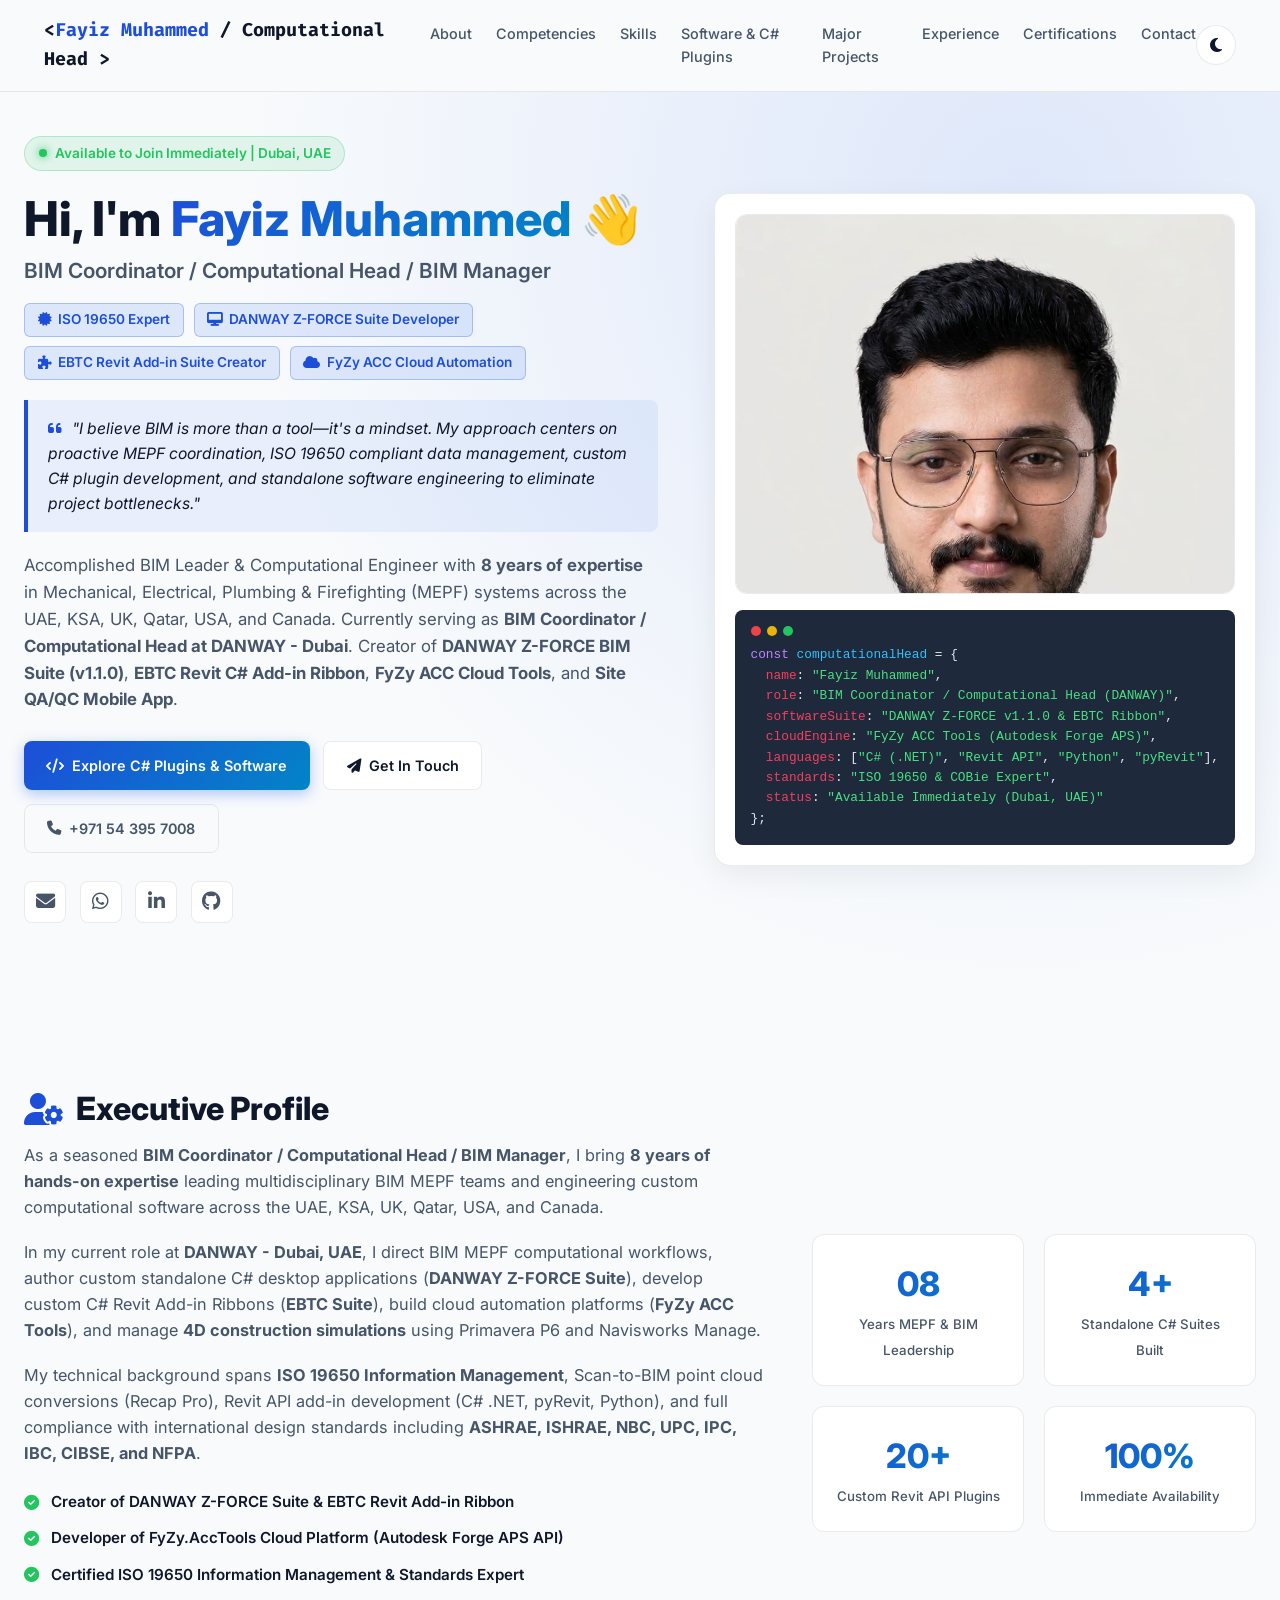
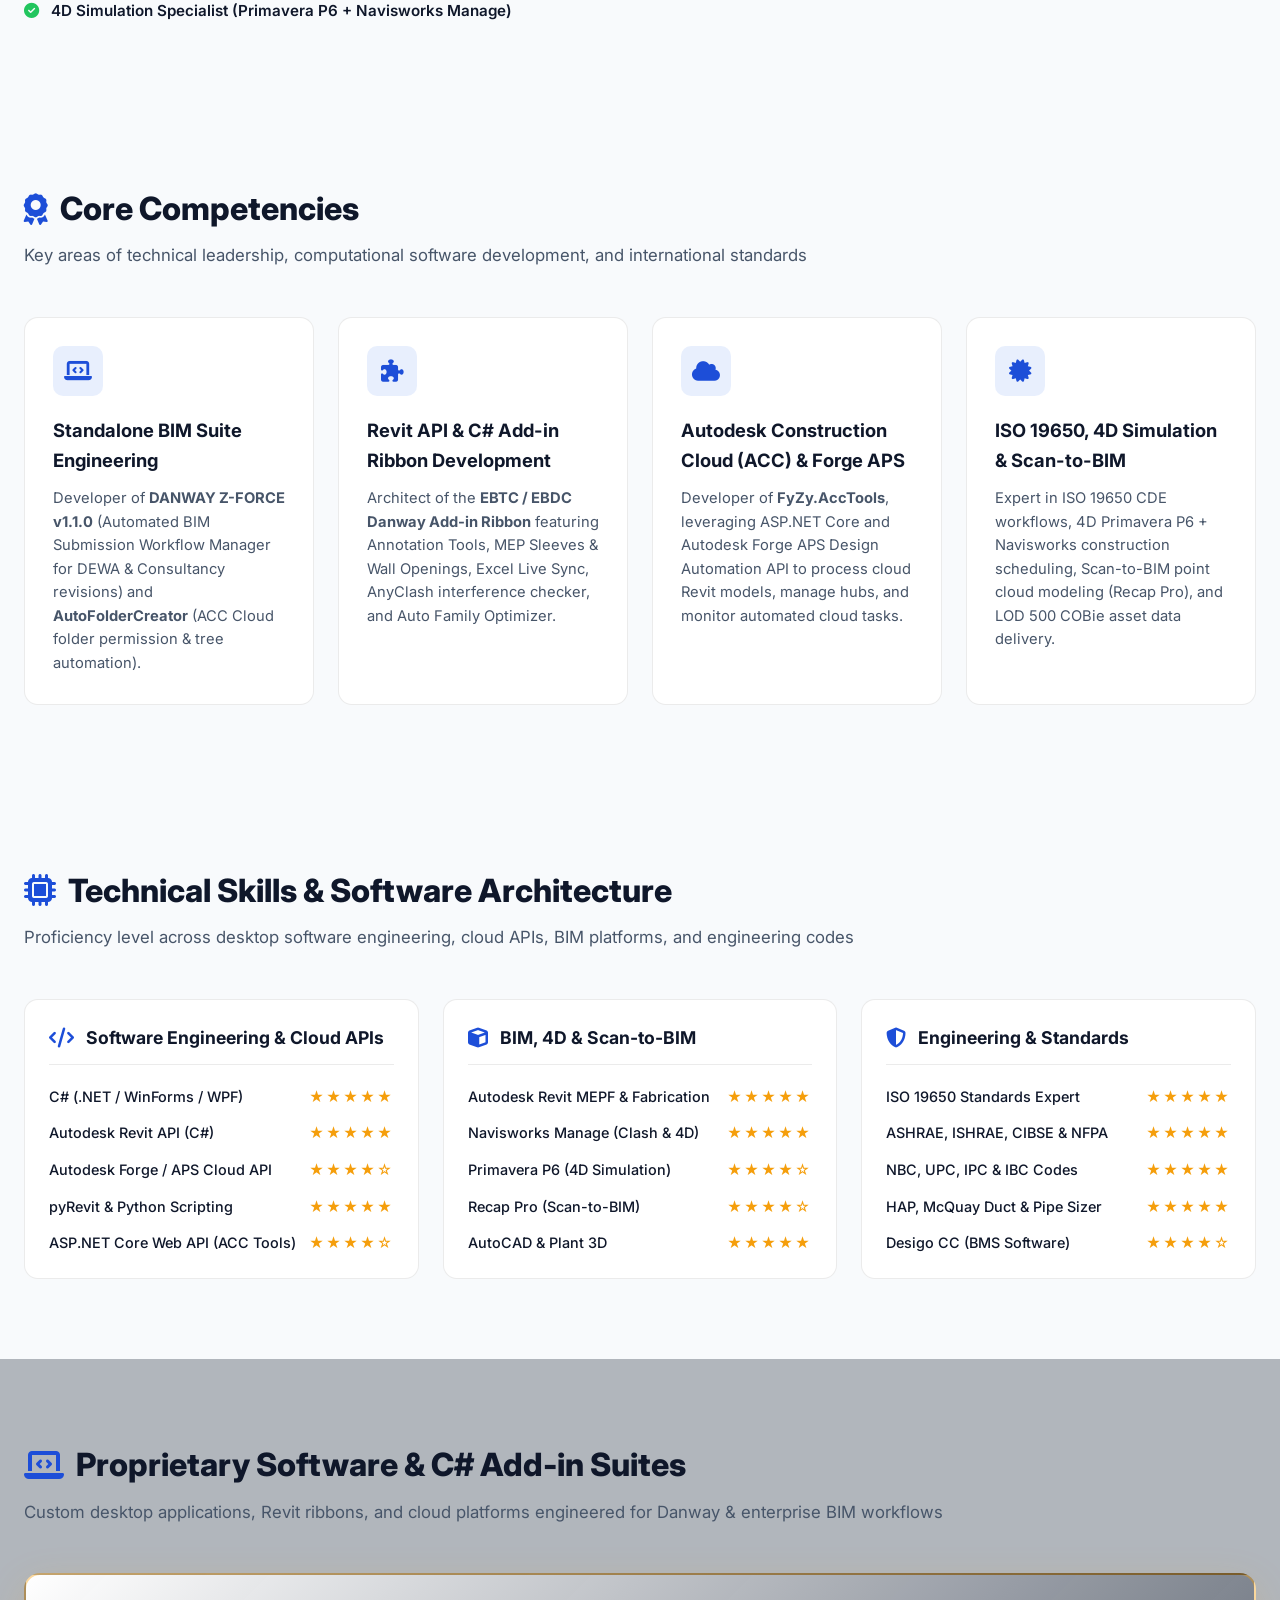
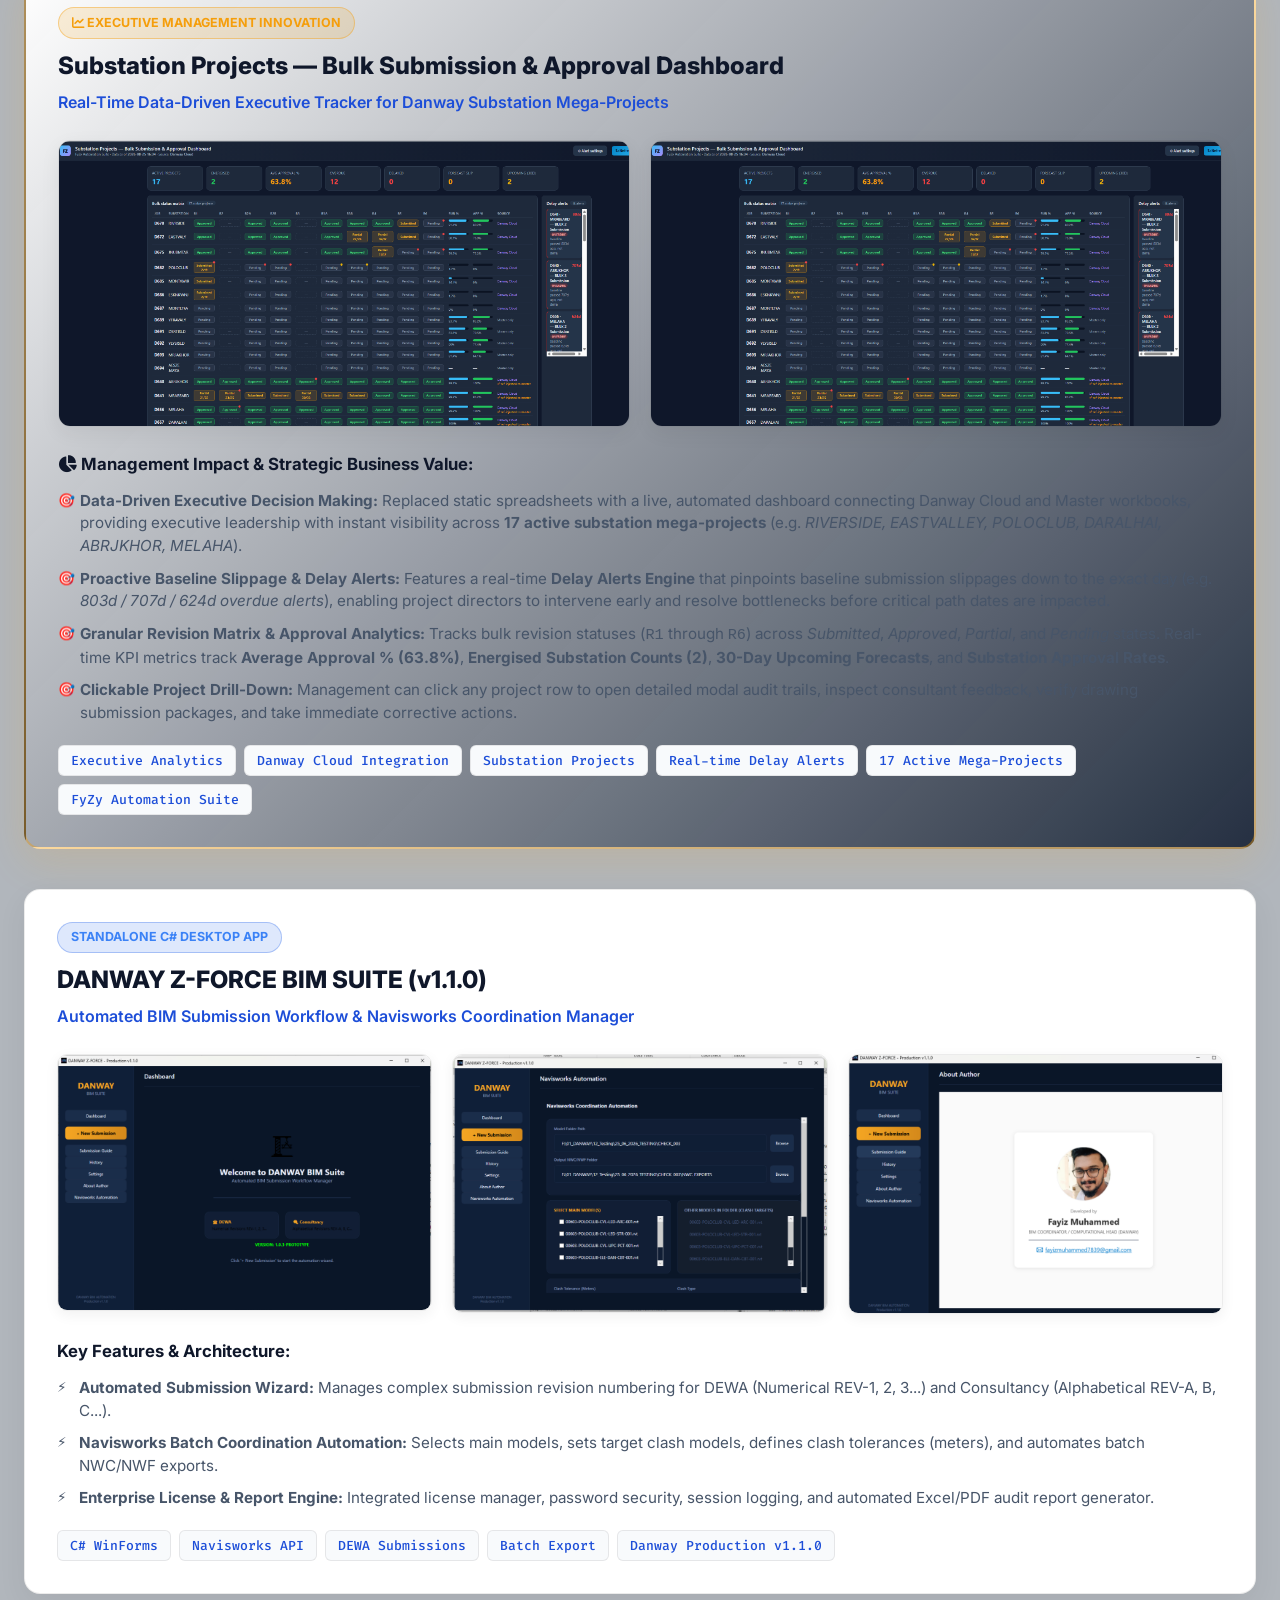
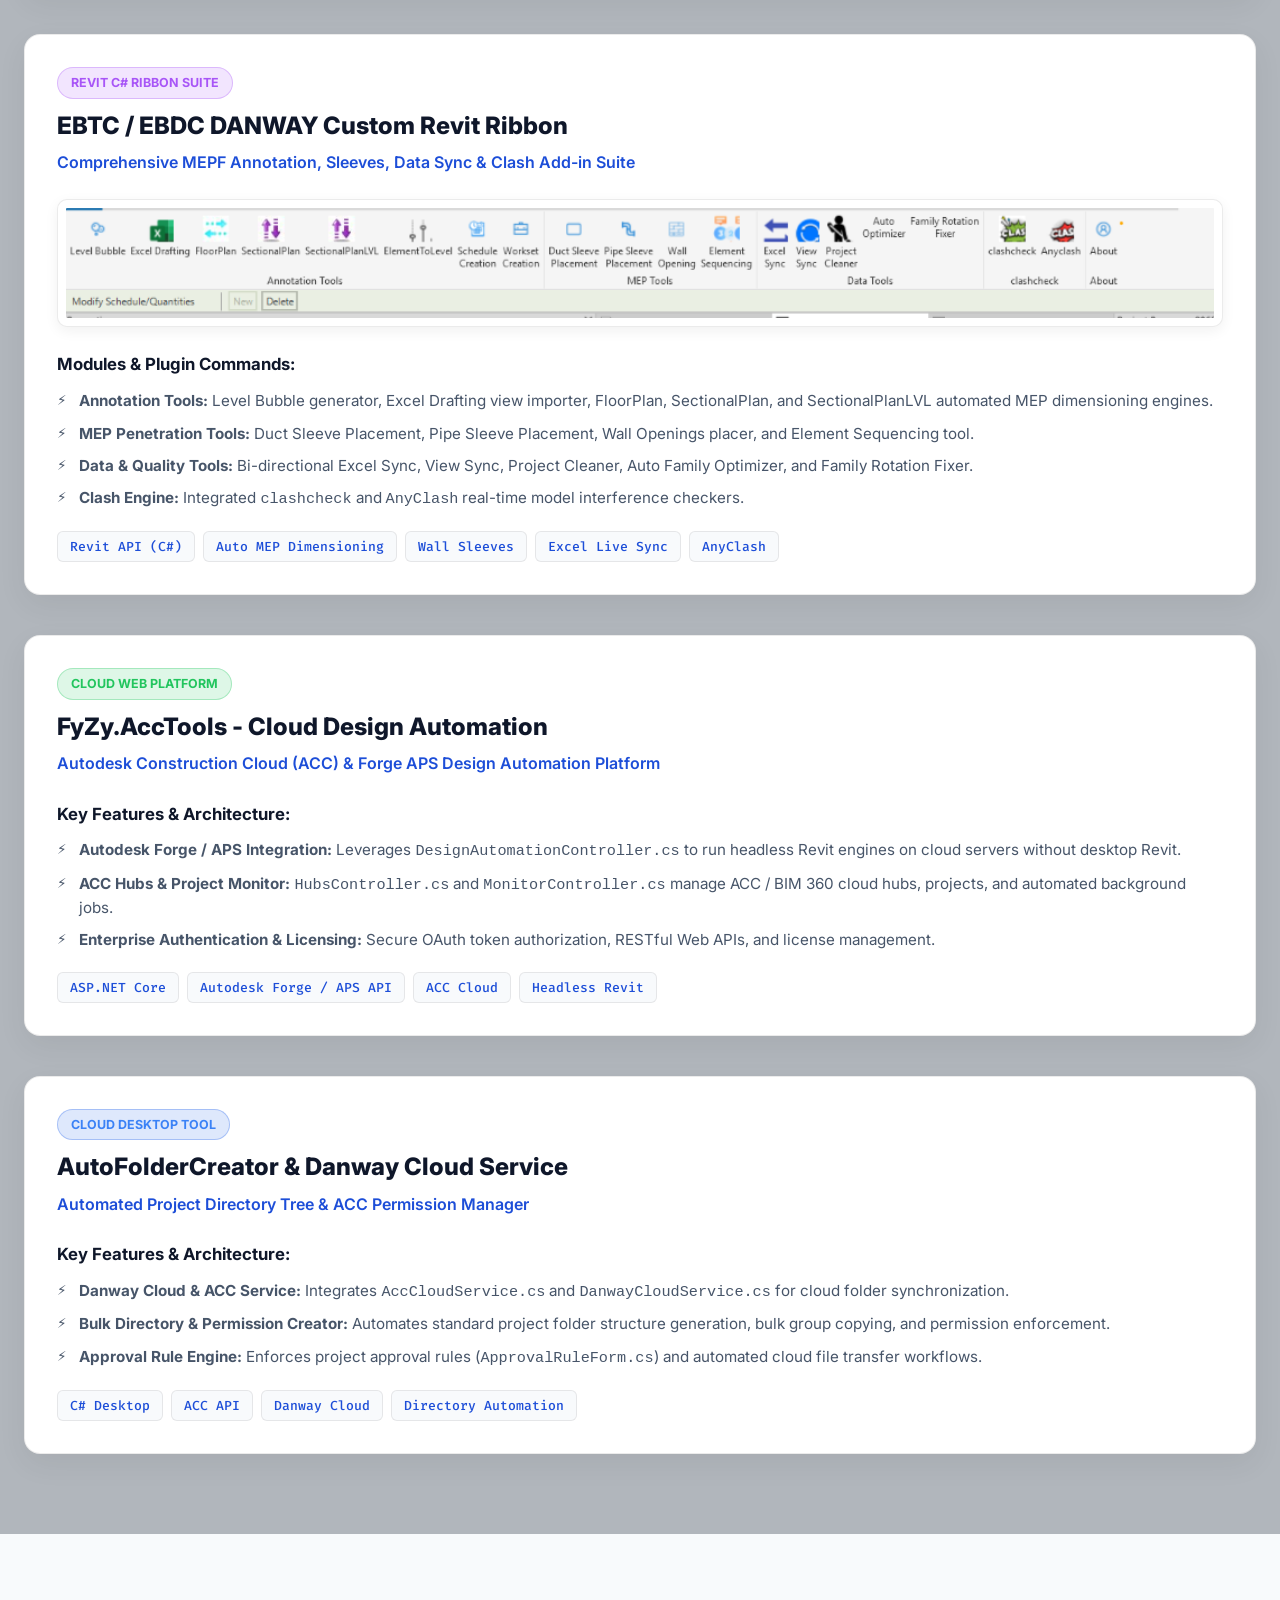
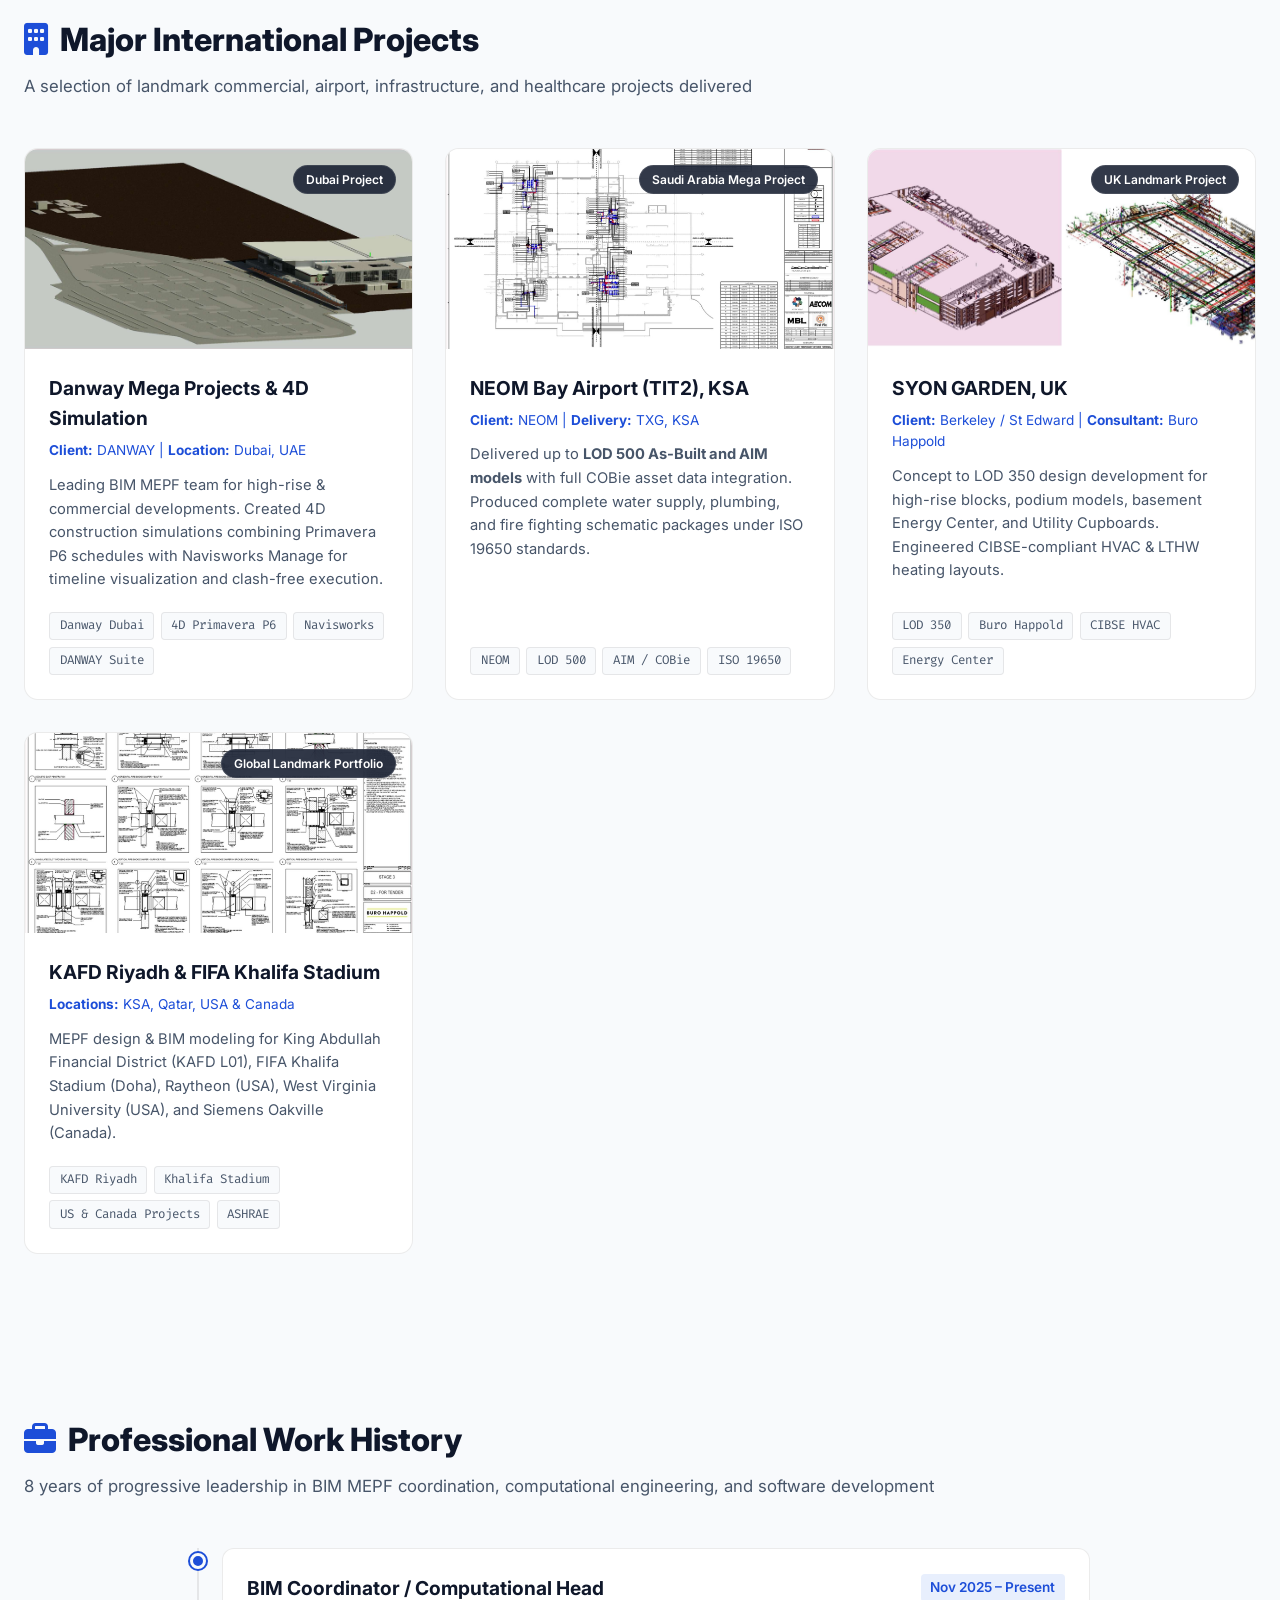
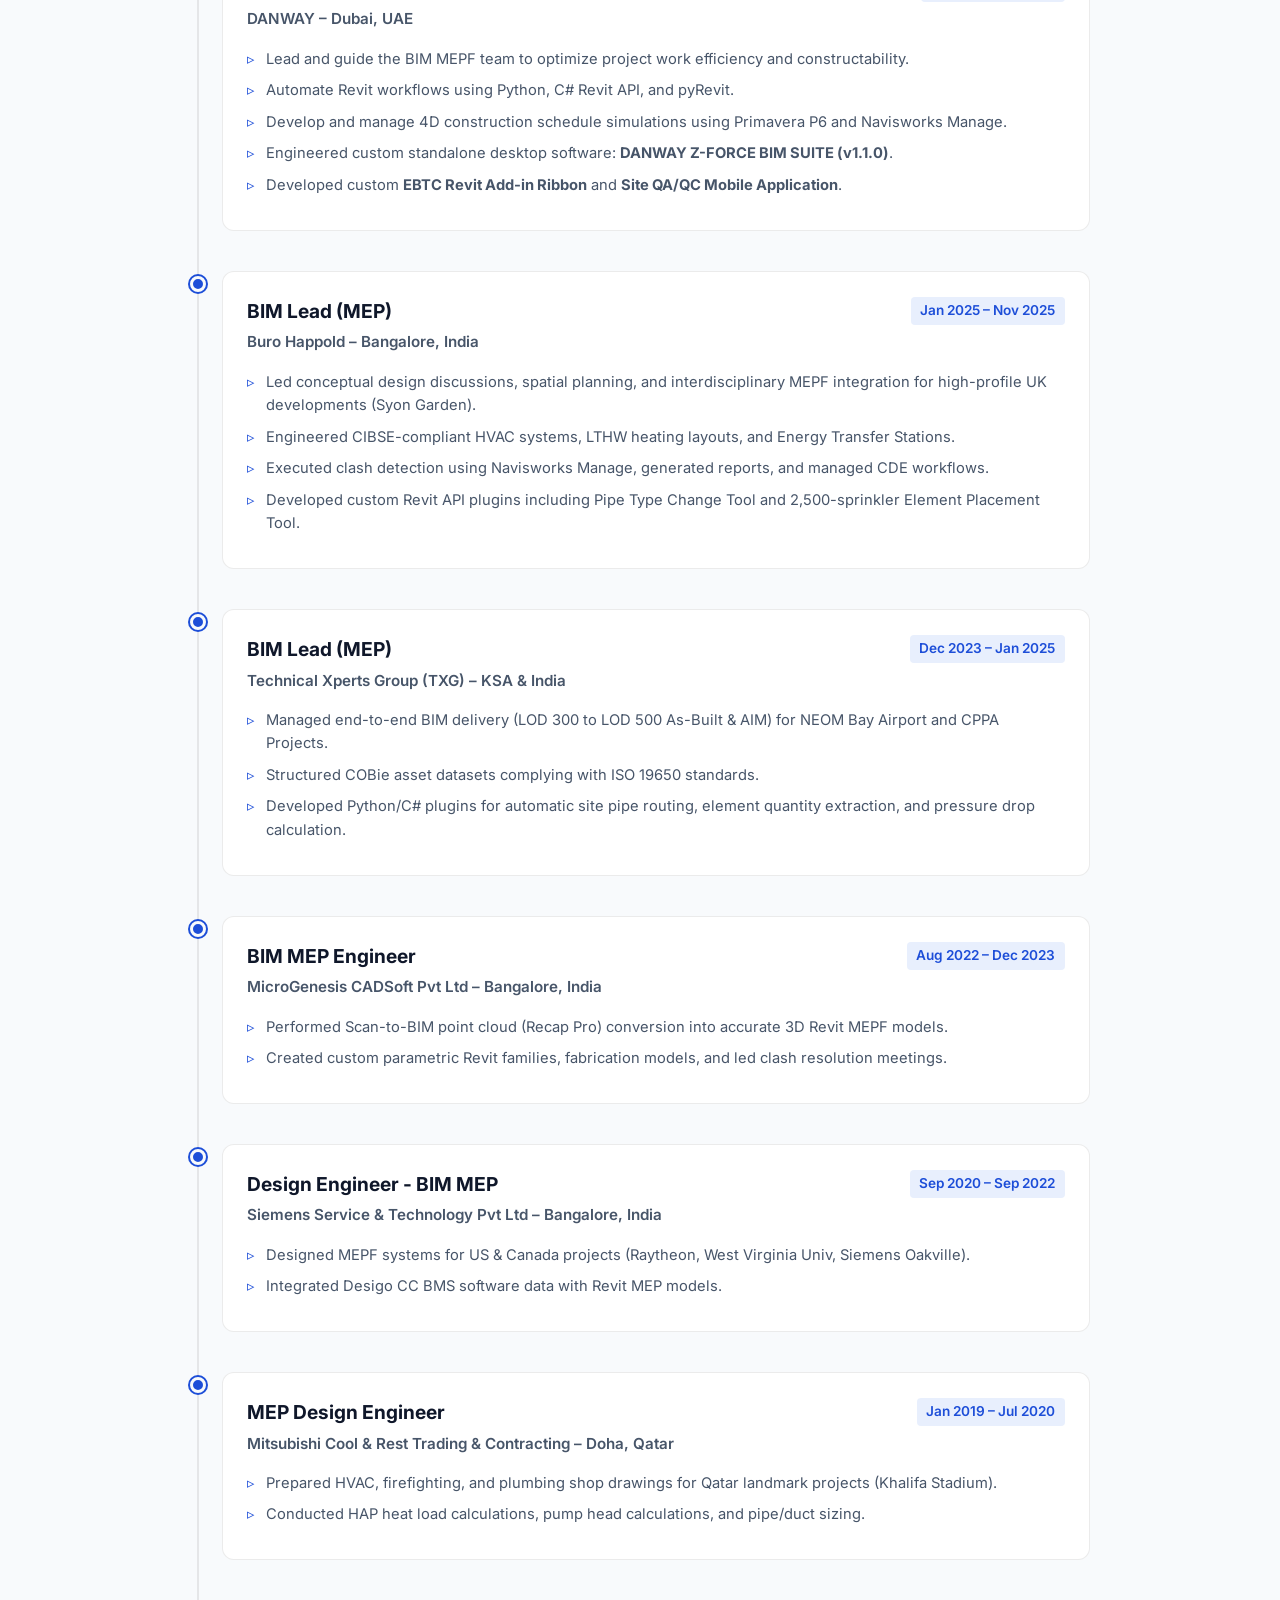
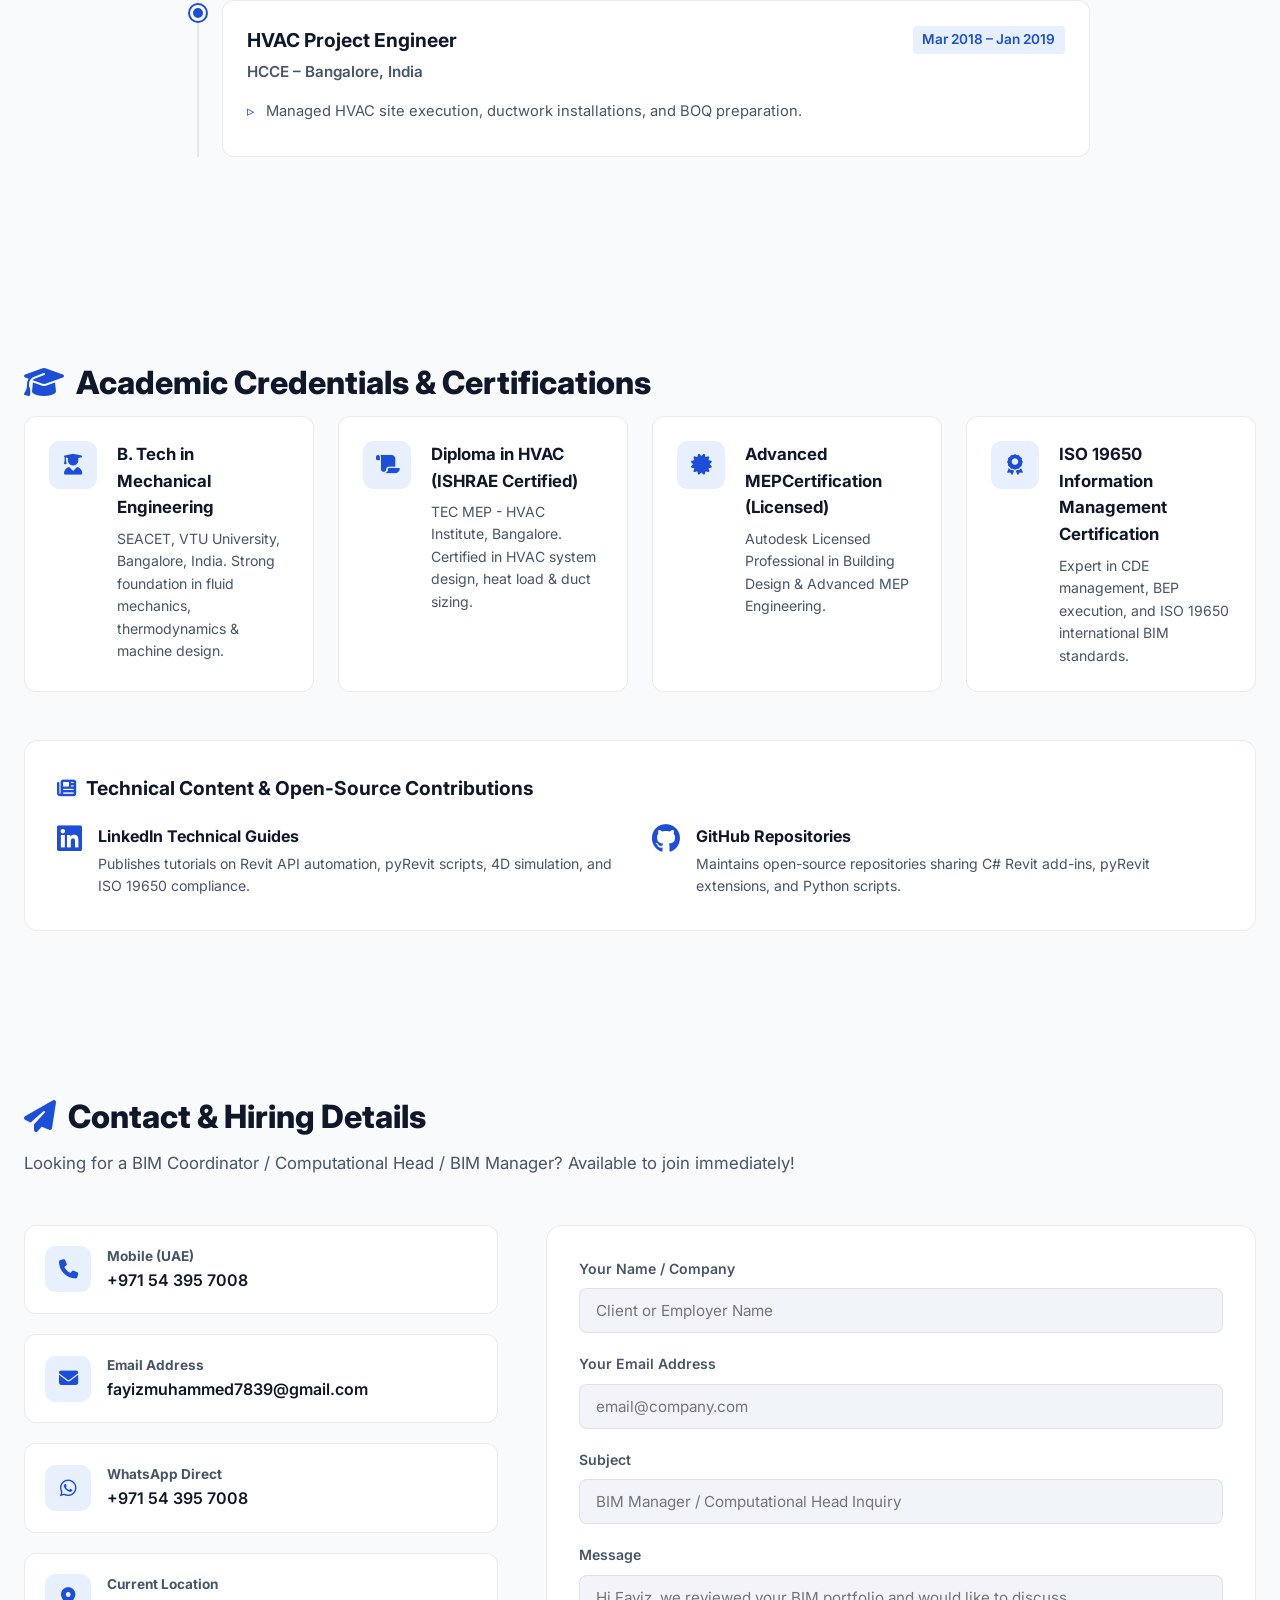
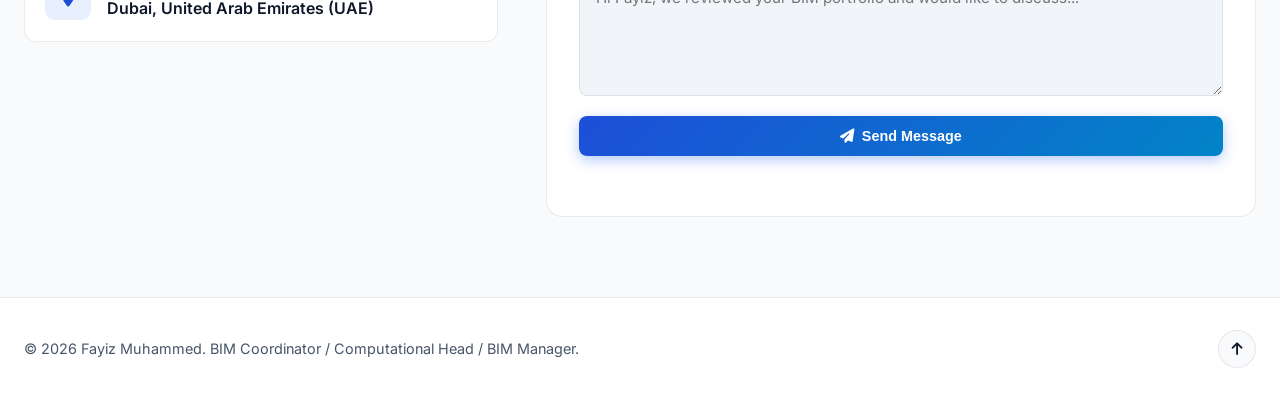
==== commit 5475ab98: "Add files via upload" ====
--- a/index.html
+++ b/index.html
@@ -81,7 +81,7 @@
             <div class="hero-avatar-container">
                 <div class="avatar-card">
                     <div class="avatar-image-box">
-                        <img src="images/fayiz_headshot_full.jpg" alt="Fayiz Muhammed Profile" class="profile-img" onerror="this.onerror=null; this.src='images/image8.png';">
+                        <img src="images/latest_profile.jpeg" alt="Fayiz Muhammed Profile" class="profile-img" onerror="this.onerror=null; this.src='images/fayiz_headshot_full.jpg';">
                     </div>
                     <div class="code-snippet-box">
                         <div class="window-controls">
